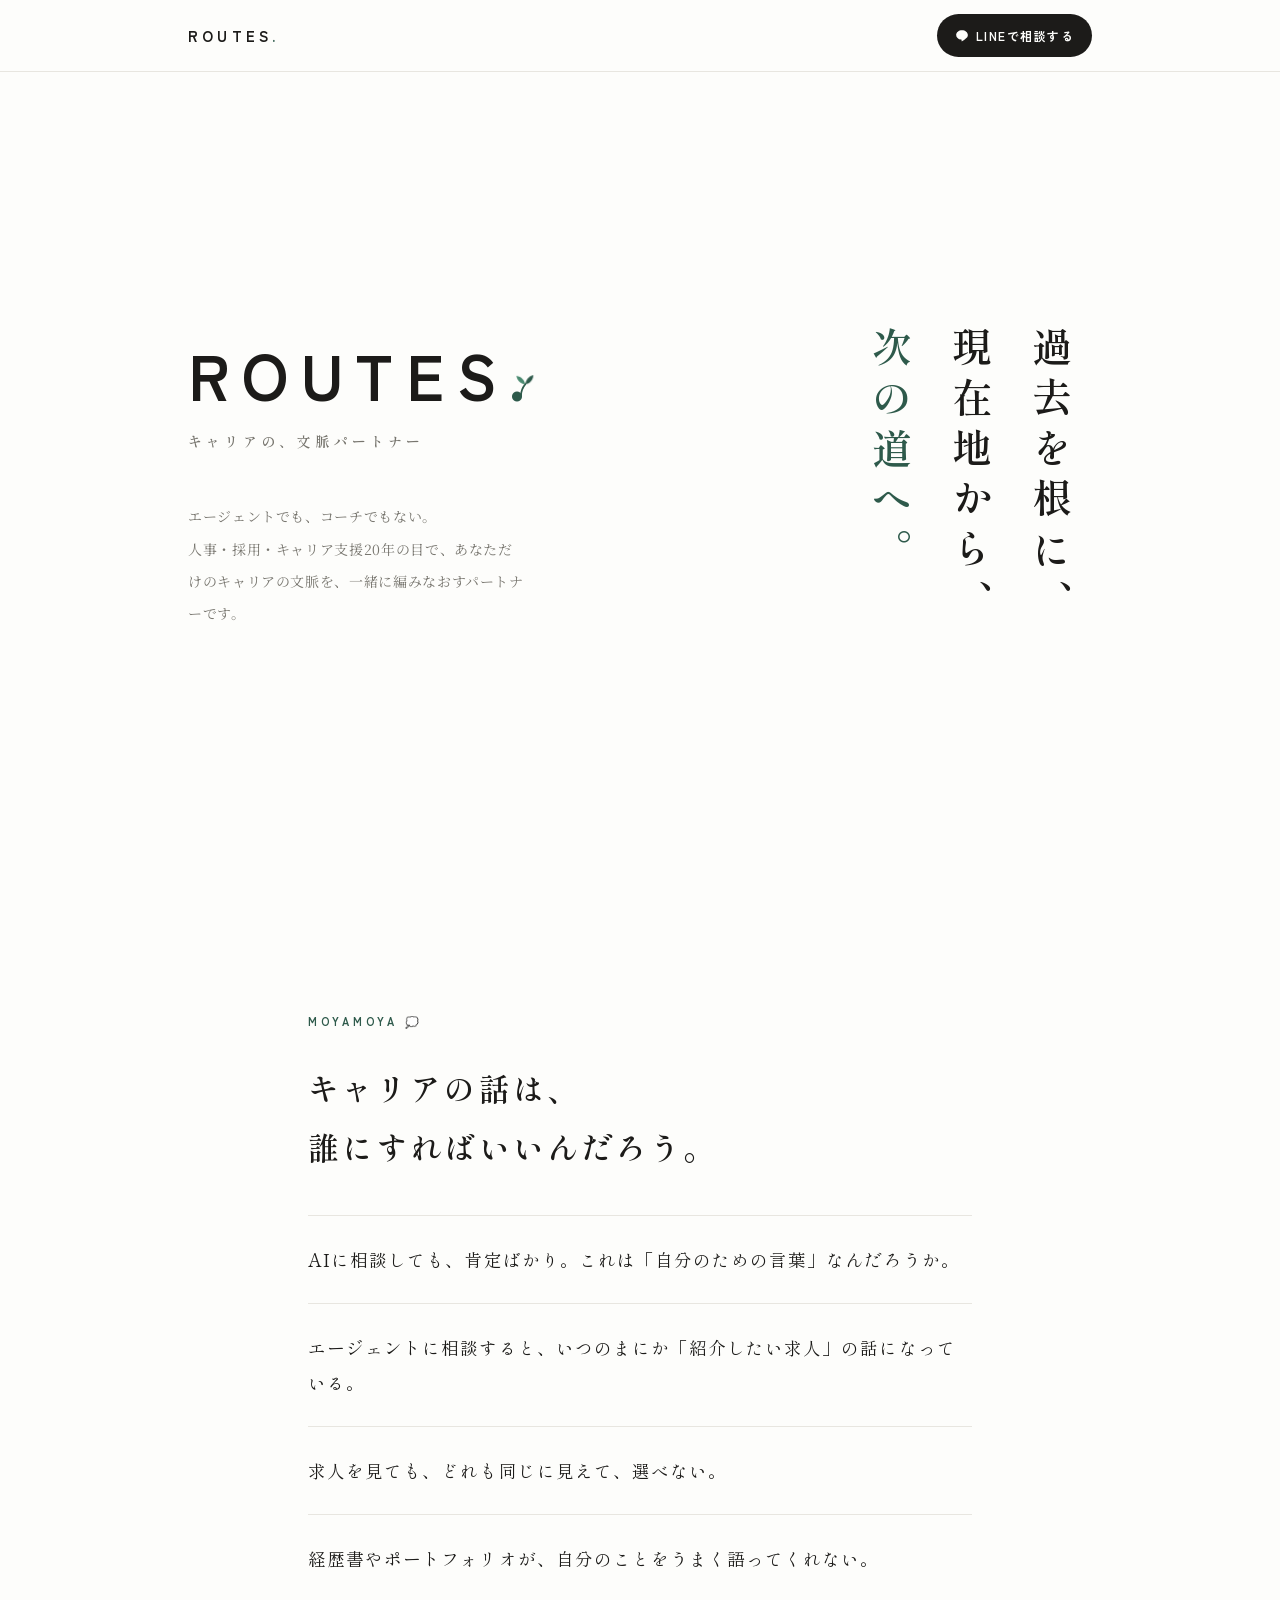
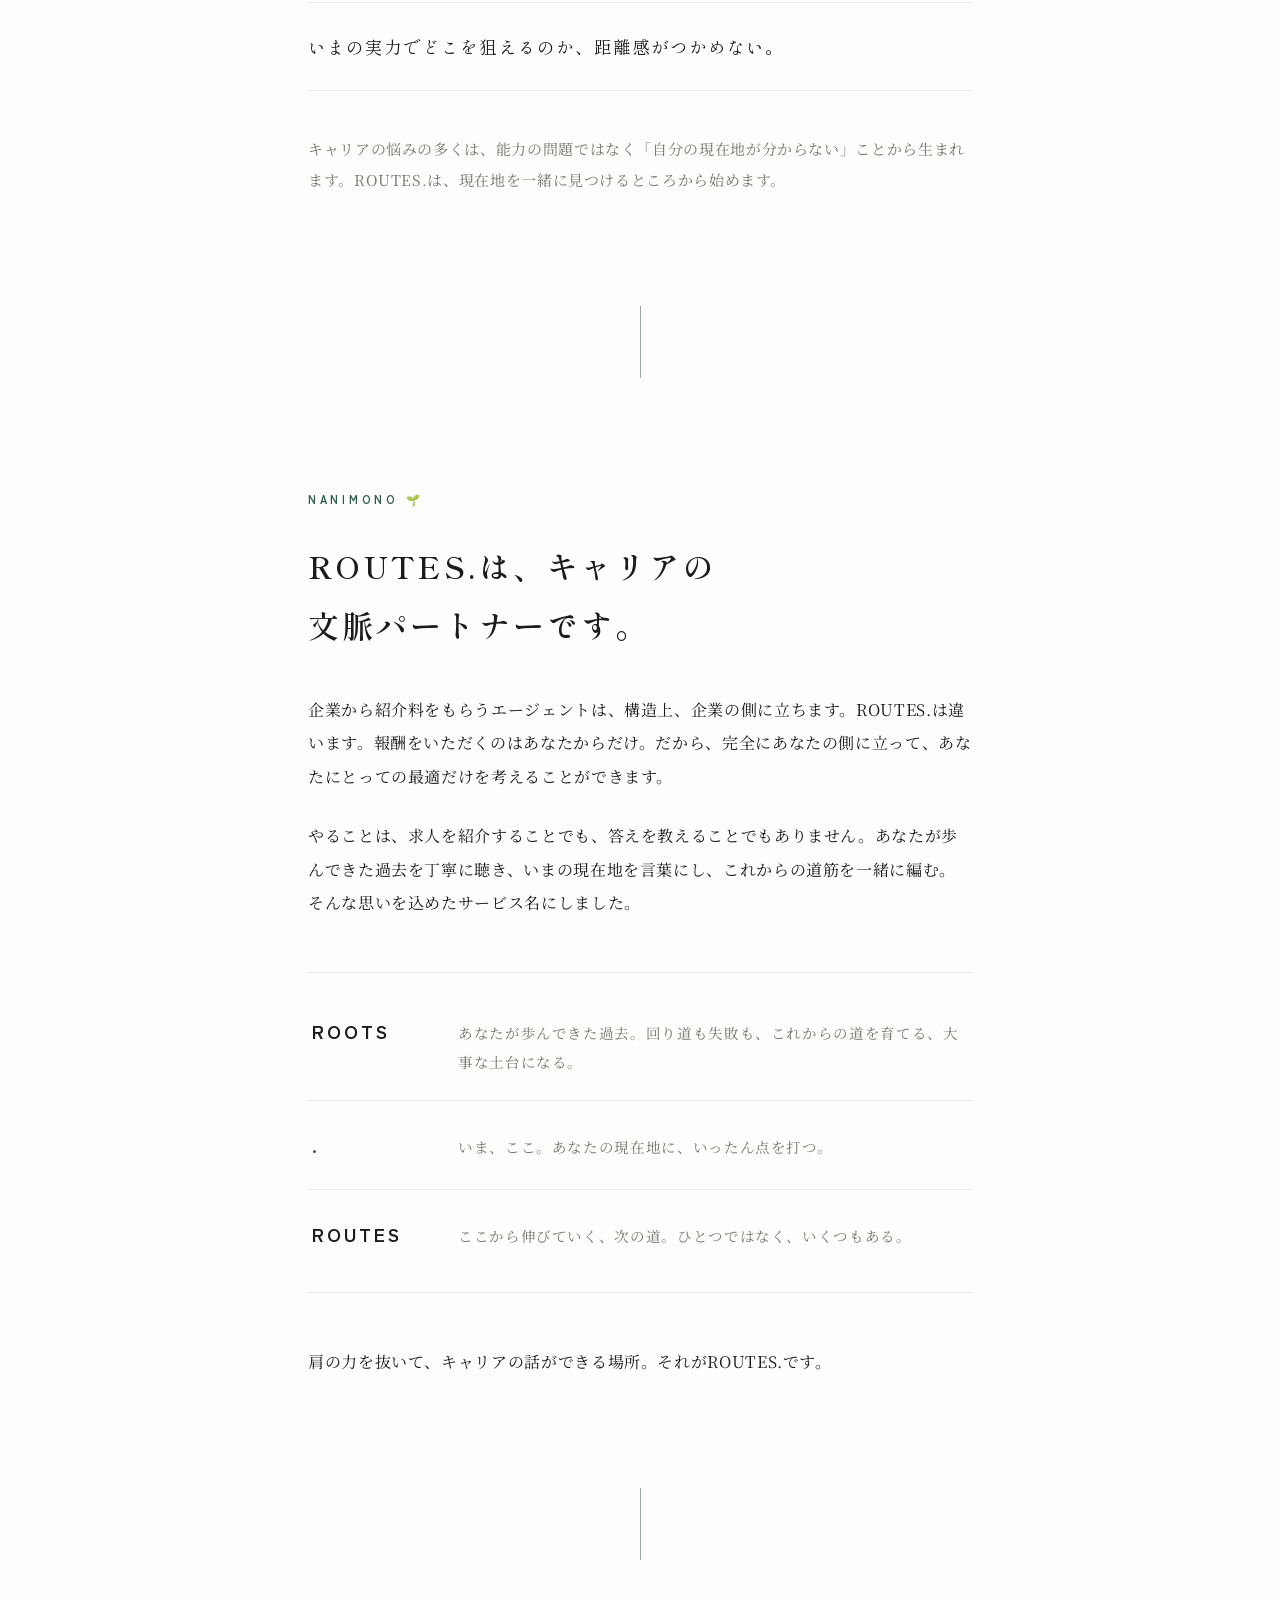
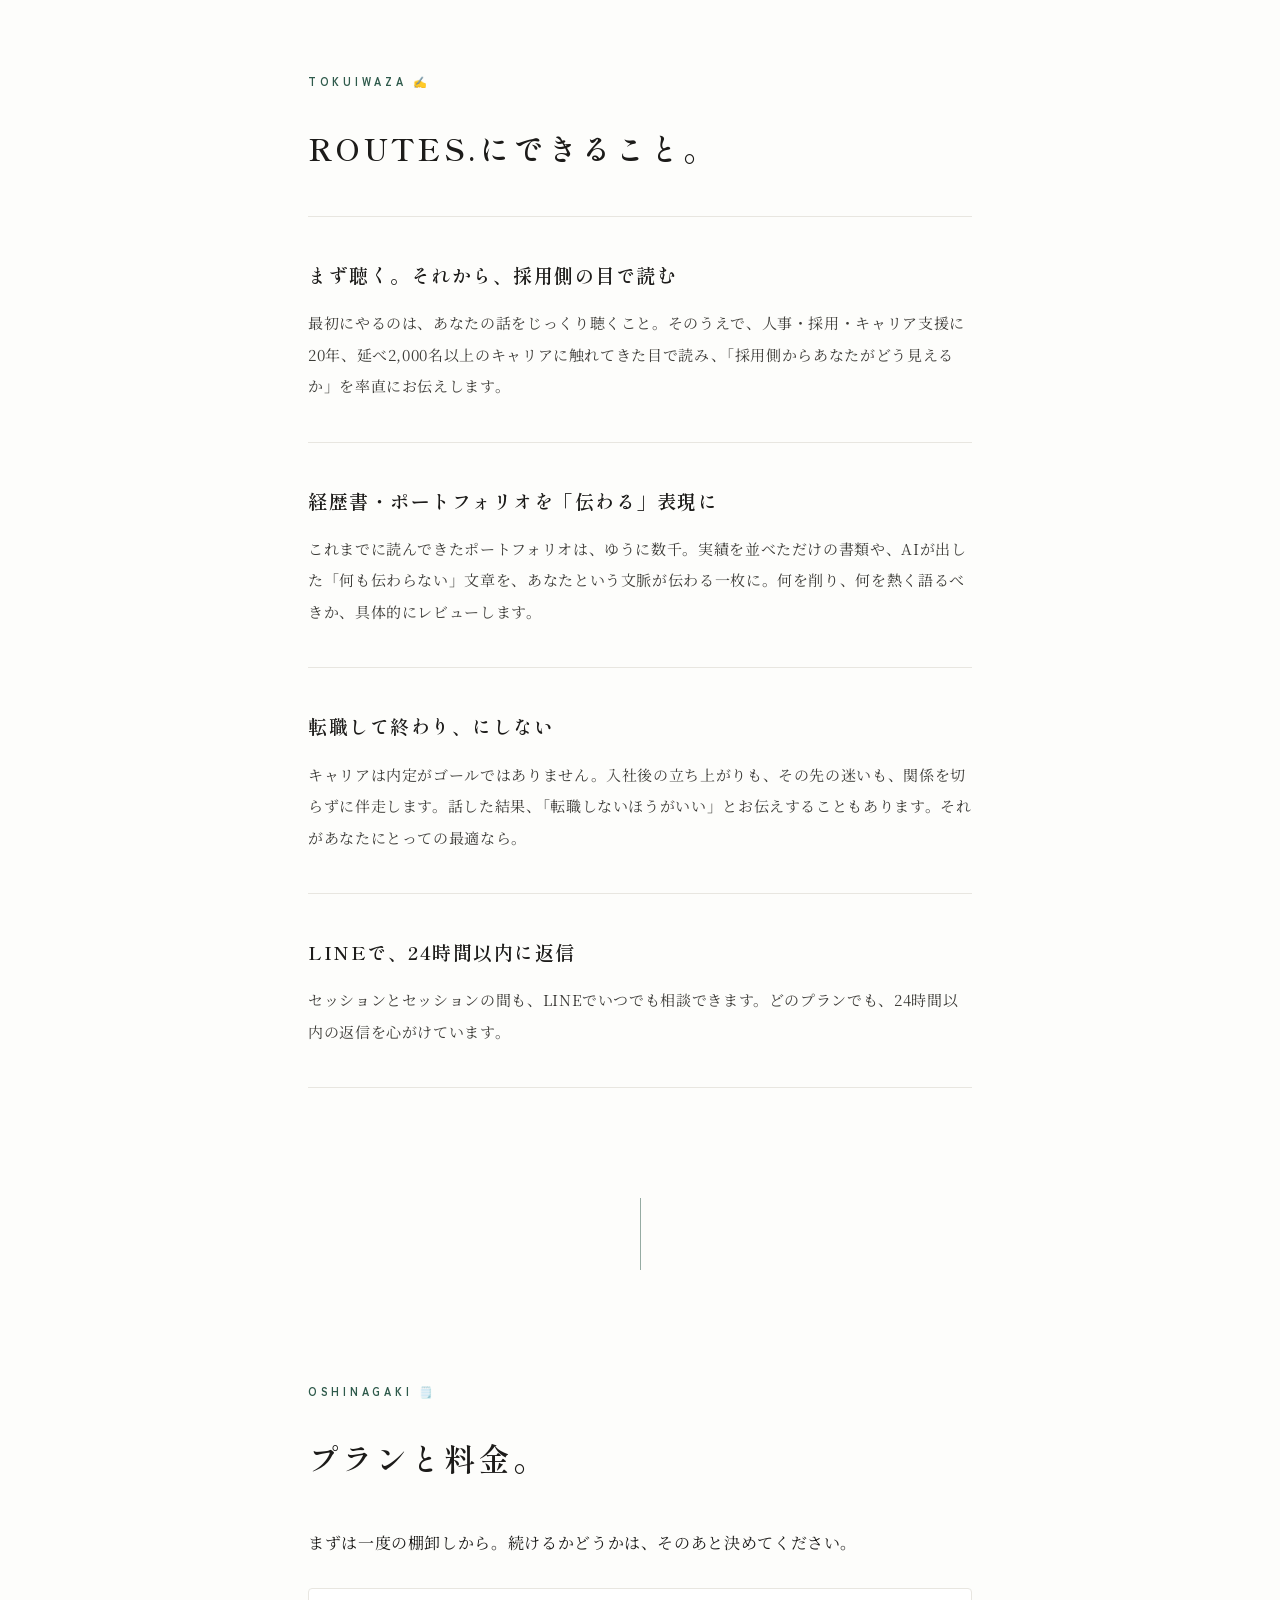
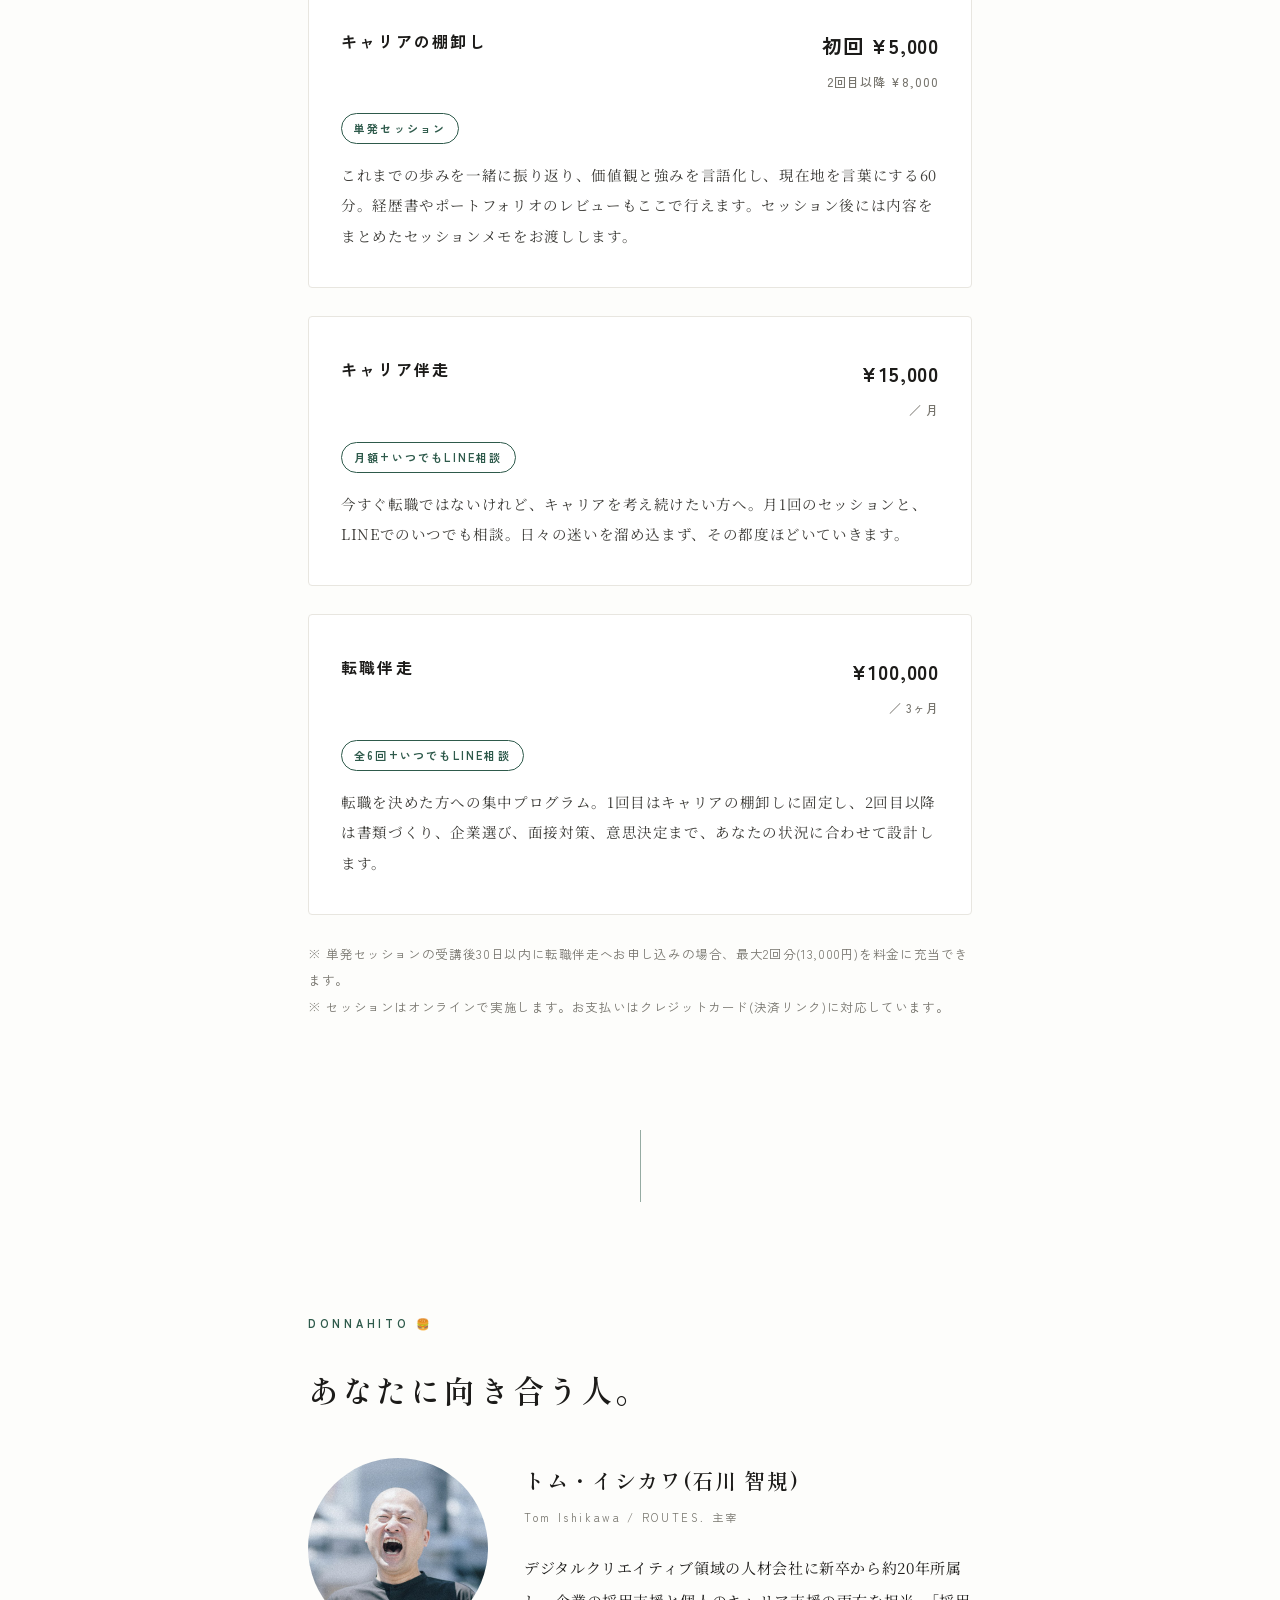
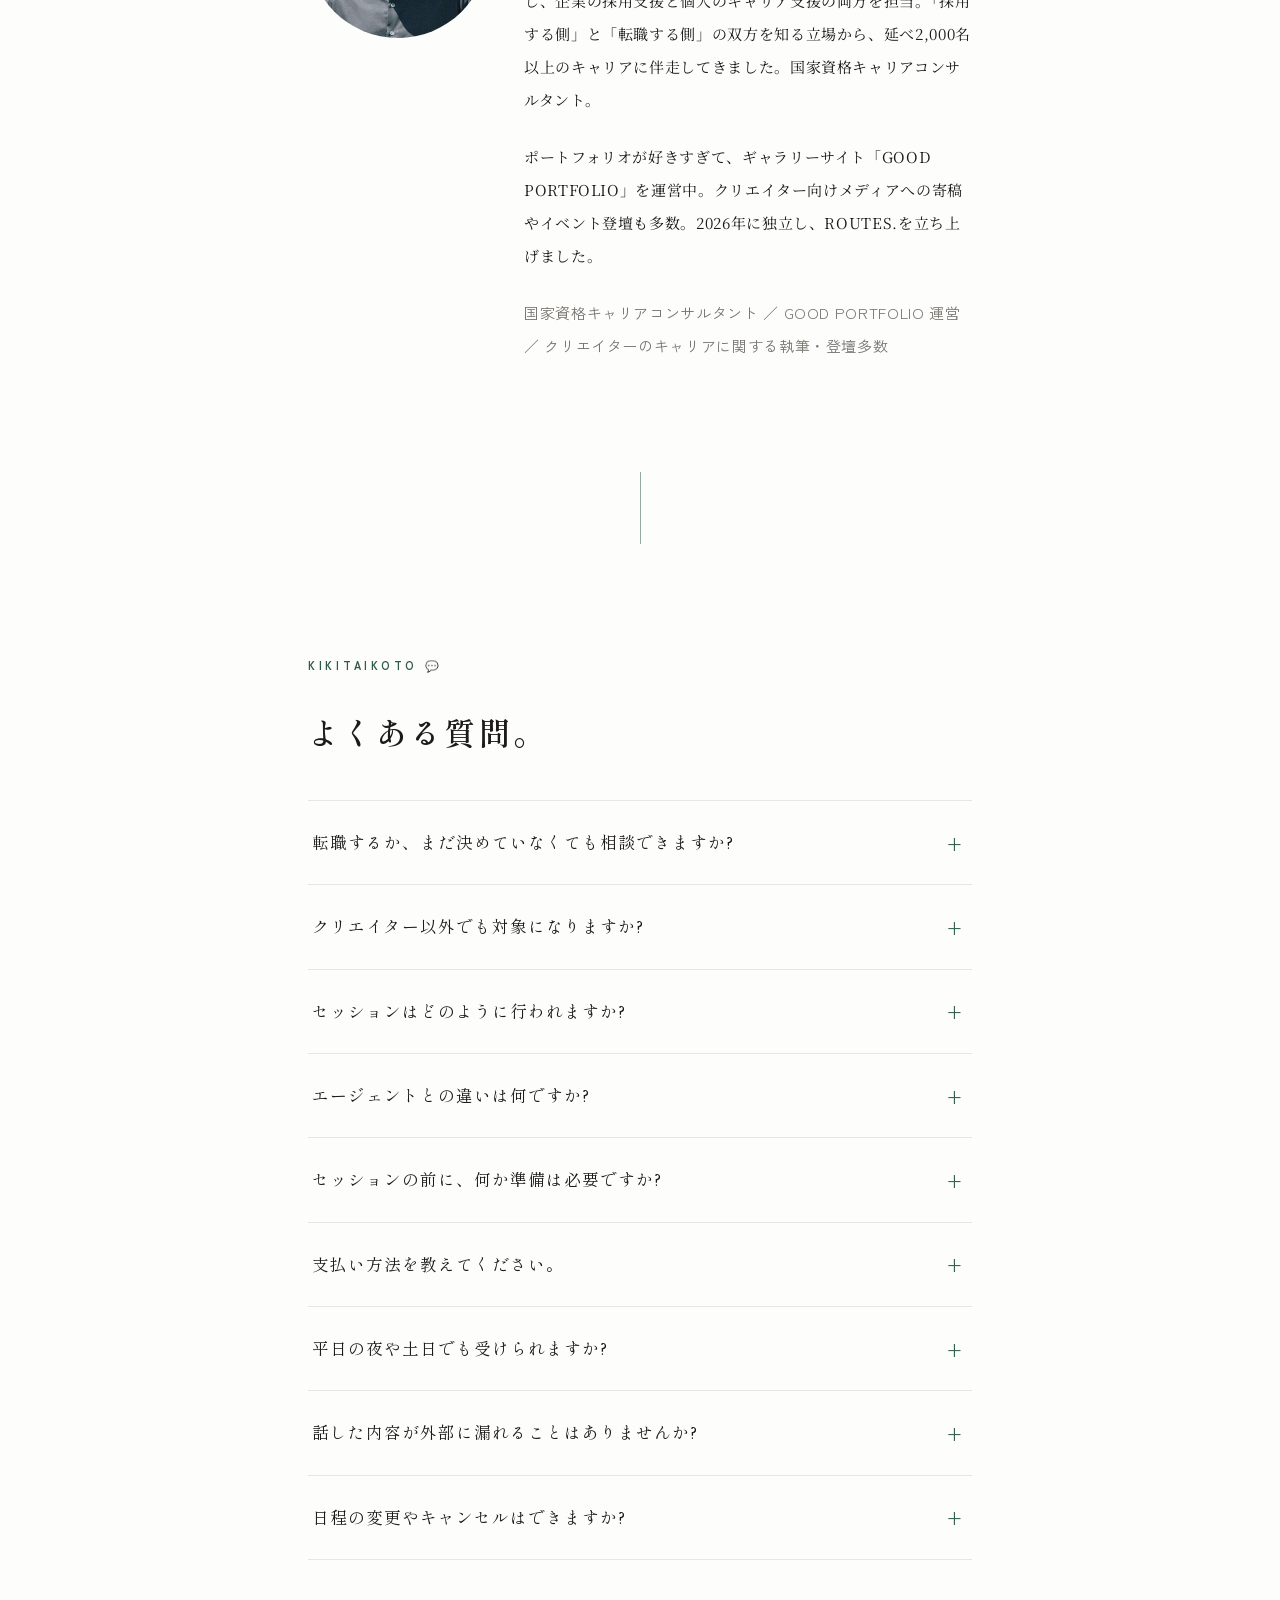
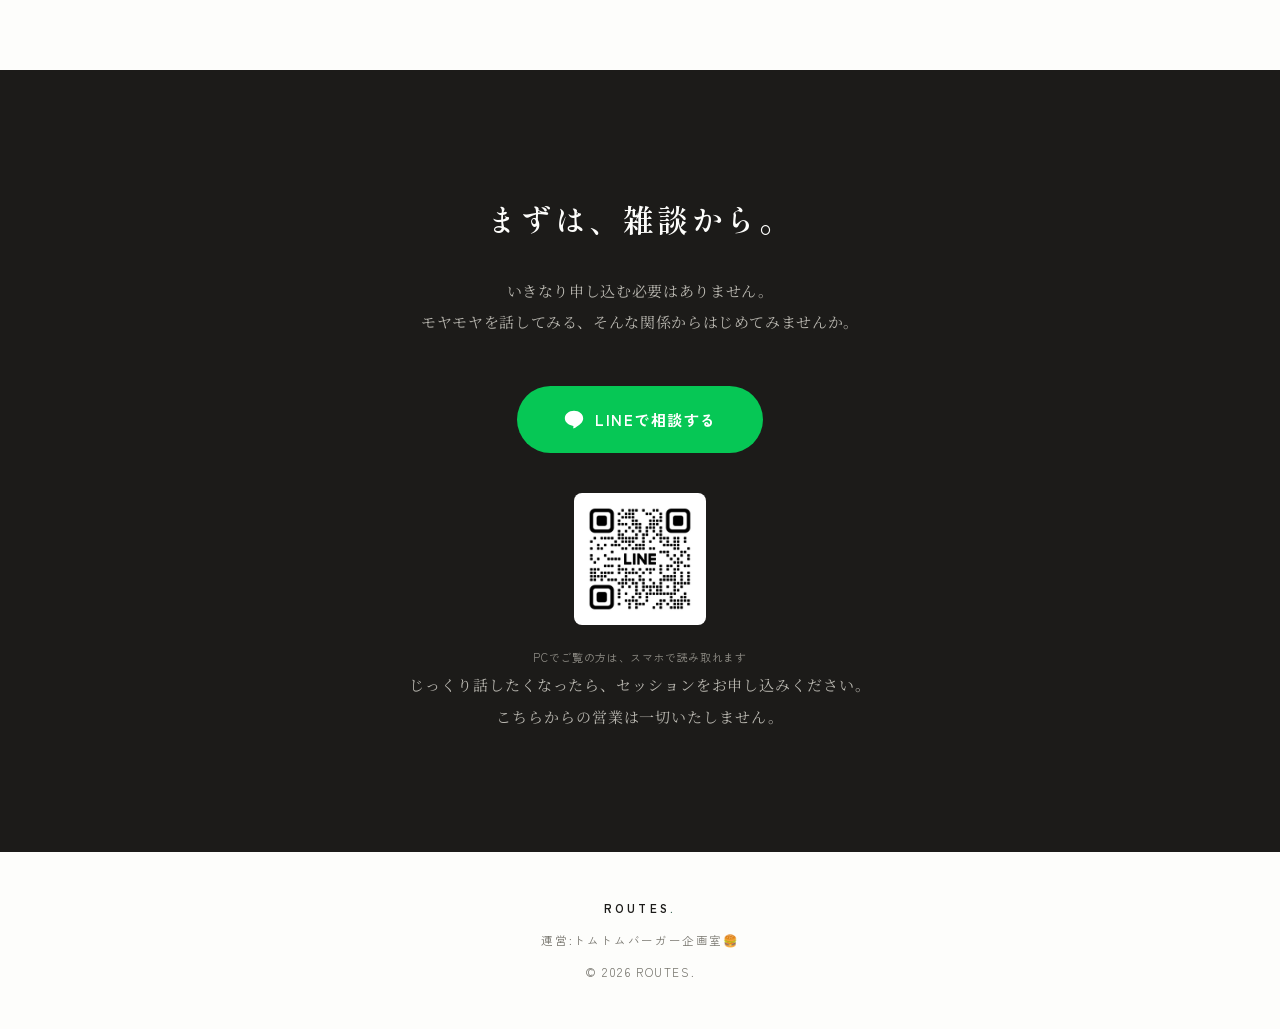
==== index.html @ 06ec16ab "Add files via upload" ====
<!DOCTYPE html>
<html lang="ja">
<head>
<meta charset="UTF-8">
<meta name="viewport" content="width=device-width, initial-scale=1.0">
<title>ROUTES. | キャリアの文脈パートナー</title>
<meta name="description" content="ROUTES.は、エージェントでもコーチでもない、あなたのキャリアの文脈パートナー。採用側20年の視点で、過去を根に、現在地から、次の道を一緒に編みます。">
<link rel="icon" href="data:image/svg+xml,%3Csvg xmlns=%27http://www.w3.org/2000/svg%27 viewBox=%270 0 64 64%27%3E%3Ccircle cx=%2732%27 cy=%2730%27 r=%278%27 fill=%27%232E5A4B%27/%3E%3Cg stroke=%27%232E5A4B%27 stroke-width=%274%27 stroke-linecap=%27round%27 fill=%27none%27%3E%3Cpath d=%27M32 40 v12%27/%3E%3Cpath d=%27M30 41 c-2 6 -8 8 -11 11%27/%3E%3Cpath d=%27M34 41 c2 6 8 8 11 11%27/%3E%3Cpath d=%27M32 20 c0 -8 7 -8 12 -13%27/%3E%3C/g%3E%3C/svg%3E">
<link rel="preconnect" href="https://fonts.googleapis.com">
<link rel="preconnect" href="https://fonts.gstatic.com" crossorigin>
<link href="https://fonts.googleapis.com/css2?family=Shippori+Mincho:wght@500;600;700&family=Noto+Serif+JP:wght@400;500&family=Zen+Kaku+Gothic+New:wght@400;500;700&display=swap" rel="stylesheet">
<style>
:root{
  --paper:#FDFDFB;
  --ink:#1C1B19;
  --root-green:#2E5A4B;
  --ash:#77756E;
  --rule:#E8E6E0;
  --line-green:#06C755;
  --serif-display:"Shippori Mincho","Noto Serif JP",serif;
  --serif-body:"Noto Serif JP",serif;
  --sans:"Zen Kaku Gothic New",sans-serif;
}
*{margin:0;padding:0;box-sizing:border-box;}
html{scroll-behavior:smooth;}
@media (prefers-reduced-motion: reduce){
  html{scroll-behavior:auto;}
  .hero-logo .dot{animation:none;}
  .sprout .stem{animation:none;stroke-dashoffset:0;}
  .sprout .leaf{animation:none;transform:scale(1);}
}
body{
  background:var(--paper);
  color:var(--ink);
  font-family:var(--serif-body);
  font-size:16px;
  line-height:2.1;
  letter-spacing:0.04em;
  -webkit-font-smoothing:antialiased;
}
a{color:inherit;}
a:focus-visible,button:focus-visible{outline:2px solid var(--root-green);outline-offset:3px;}
.wrap{max-width:720px;margin:0 auto;padding:0 28px;}
section{padding:110px 0;}

/* ---------- header ---------- */
header{
  position:fixed;top:0;left:0;right:0;z-index:50;
  background:rgba(253,253,251,.86);backdrop-filter:blur(8px);
  border-bottom:1px solid var(--rule);
}
.header-in{max-width:960px;margin:0 auto;padding:14px 28px;display:flex;justify-content:space-between;align-items:center;}
.logo{font-family:var(--sans);font-weight:700;font-size:15px;letter-spacing:.28em;text-decoration:none;}
.logo .dot{color:var(--root-green);}
.header-cta{
  display:inline-flex;align-items:center;gap:7px;
  font-family:var(--sans);font-size:12px;font-weight:700;letter-spacing:.12em;
  text-decoration:none;color:var(--paper);background:var(--ink);
  padding:9px 18px;border-radius:999px;transition:background .3s;
}
.header-cta:hover{background:var(--root-green);}

/* ---------- hero ---------- */
.hero{min-height:100svh;display:flex;align-items:center;padding:140px 0 90px;}
.hero-in{max-width:960px;margin:0 auto;padding:0 28px;width:100%;display:flex;justify-content:space-between;align-items:stretch;gap:40px;}
.hero-left{display:flex;flex-direction:column;justify-content:flex-end;}
.hero-logo{font-family:var(--sans);font-weight:700;font-size:clamp(40px,7vw,64px);letter-spacing:.2em;line-height:1;}
.hero-logo .dot{color:var(--root-green);position:relative;display:inline-block;
  animation:stamp .3s cubic-bezier(.34,1.56,.64,1) .9s backwards;}
@keyframes stamp{0%{opacity:0;transform:scale(2.2);}100%{opacity:1;transform:scale(1);}}
.sprout{position:absolute;left:50%;bottom:.13em;width:.44em;height:auto;transform:translateX(-52%);}
.sprout .stem{stroke-dasharray:26;stroke-dashoffset:26;animation:stemgrow .45s ease-out 1.7s forwards;}
@keyframes stemgrow{to{stroke-dashoffset:0;}}
.sprout .leaf{transform:scale(0);transform-box:fill-box;animation:leafpop .45s cubic-bezier(.34,1.56,.64,1) forwards;}
.sprout .leaf-l{transform-origin:100% 100%;animation-delay:2.1s;}
.sprout .leaf-r{transform-origin:0% 100%;animation-delay:2.25s;}
@keyframes leafpop{to{transform:scale(1);}}
.hero-sub{font-family:var(--serif-display);font-size:14px;font-weight:600;letter-spacing:.3em;color:var(--ash);margin-top:22px;}
.hero-note{font-size:14px;color:var(--ash);margin-top:44px;max-width:24em;line-height:2.3;}
.hero-copy{
  writing-mode:vertical-rl;
  font-family:var(--serif-display);font-weight:600;
  font-size:clamp(26px,4.6vw,40px);
  letter-spacing:.26em;line-height:2;
  padding-top:6px;
}
.hero-copy em{font-style:normal;color:var(--root-green);}
@media(max-width:640px){
  .hero{padding:120px 0 70px;min-height:auto;}
  .hero-in{flex-direction:row-reverse;justify-content:space-between;gap:16px;}
  .hero-copy{font-size:24px;min-height:62svh;}
  .hero-left{justify-content:flex-end;}
  .hero-logo{font-size:36px;}
}

/* ---------- typography ---------- */
.eyebrow{font-family:var(--sans);font-size:11px;font-weight:700;letter-spacing:.34em;color:var(--root-green);margin-bottom:26px;}
h2{font-family:var(--serif-display);font-weight:600;font-size:clamp(24px,4vw,31px);letter-spacing:.1em;line-height:1.9;margin-bottom:38px;}
p+p{margin-top:1.6em;}
.divider{width:1px;height:72px;background:var(--root-green);margin:0 auto;opacity:.5;}

/* ---------- 問いかけ ---------- */
.qs{list-style:none;margin-top:10px;}
.qs li{padding:26px 0;border-bottom:1px solid var(--rule);font-family:var(--serif-display);font-size:17.5px;letter-spacing:.06em;line-height:2;}
.qs li:first-child{border-top:1px solid var(--rule);}
.after-qs{margin-top:42px;color:var(--ash);font-size:15px;}

/* ---------- 語義 ---------- */
.word-frame{border-top:1px solid var(--rule);border-bottom:1px solid var(--rule);padding:14px 0;margin:52px 0;}
.word{display:flex;align-items:baseline;gap:26px;padding:24px 4px;}
.word+.word{border-top:1px solid var(--rule);}
.word b{font-family:var(--sans);font-weight:700;font-size:19px;letter-spacing:.16em;min-width:120px;}
.word b.dotmark{color:var(--root-green);}
.word span{font-size:14.5px;color:var(--ash);line-height:2;}
@media(max-width:640px){.word{flex-direction:column;gap:6px;}.word b{min-width:0;}}

/* ---------- 特徴 ---------- */
.feats{margin-top:8px;}
.feat{padding:40px 0;border-bottom:1px solid var(--rule);}
.feat:first-child{border-top:1px solid var(--rule);}
.feat h3{font-family:var(--serif-display);font-weight:600;font-size:19px;letter-spacing:.08em;margin-bottom:14px;line-height:1.9;}
.feat p{font-size:15px;color:#3d3c38;}

/* ---------- プラン ---------- */
.plan{border:1px solid var(--rule);border-radius:4px;padding:36px 32px;margin-top:28px;background:#fff;}
.plan-head{display:flex;justify-content:space-between;align-items:flex-start;gap:16px;margin-bottom:16px;}
.plan h3{font-family:var(--sans);font-weight:700;font-size:16px;letter-spacing:.14em;}
.price{font-family:var(--sans);font-weight:700;font-size:20px;letter-spacing:.04em;}
.price{text-align:right;white-space:nowrap;}
.price small{display:block;font-size:12px;font-weight:500;color:var(--ash);letter-spacing:.08em;margin-top:2px;}
.plan p{font-size:14.5px;color:#3d3c38;line-height:2.1;}
.plan .tag{display:inline-block;font-family:var(--sans);font-size:11px;font-weight:700;letter-spacing:.2em;color:var(--root-green);border:1px solid var(--root-green);border-radius:999px;padding:3px 12px;margin-bottom:16px;}
.plan-note{font-family:var(--sans);font-size:12.5px;color:var(--ash);margin-top:26px;line-height:2.1;}

/* ---------- プロフィール ---------- */
.profile{display:flex;gap:36px;align-items:flex-start;margin-top:6px;}
.profile img{width:180px;height:180px;border-radius:50%;object-fit:cover;flex-shrink:0;}
.profile-body h3{font-family:var(--serif-display);font-weight:600;font-size:21px;letter-spacing:.08em;margin-bottom:4px;}
.profile-body .romaji{font-family:var(--sans);font-size:11px;letter-spacing:.24em;color:var(--ash);margin-bottom:22px;}
.profile-body p{font-size:15px;line-height:2.2;}
.profile-history{font-family:var(--sans);font-size:12.5px;color:var(--ash);margin-top:24px;line-height:2.2;}
@media(max-width:640px){
  .profile{flex-direction:column;align-items:center;}
  .profile img{width:150px;height:150px;}
}

/* ---------- FAQ ---------- */
details{border-bottom:1px solid var(--rule);}
details:first-of-type{border-top:1px solid var(--rule);}
summary{
  cursor:pointer;list-style:none;padding:26px 34px 26px 4px;position:relative;
  font-family:var(--serif-display);font-size:16.5px;letter-spacing:.06em;line-height:1.9;
}
summary::-webkit-details-marker{display:none;}
summary::after{content:"+";position:absolute;right:8px;top:50%;transform:translateY(-50%);font-family:var(--sans);color:var(--root-green);font-size:18px;transition:transform .3s;}
details[open] summary::after{transform:translateY(-50%) rotate(45deg);}
details p{padding:0 4px 30px;font-size:14.5px;color:#3d3c38;}

/* ---------- CTA ---------- */
.cta{text-align:center;background:var(--ink);color:var(--paper);padding:120px 0;}
.cta h2{margin-bottom:26px;}
.cta .eyebrow{color:#8FBCAB;}
.cta p{font-size:15px;color:#b9b7b0;max-width:32em;margin:0 auto;}
.line-btn{
  display:inline-flex;align-items:center;gap:10px;
  margin-top:48px;background:var(--line-green);color:#fff;text-decoration:none;
  font-family:var(--sans);font-weight:700;font-size:15px;letter-spacing:.1em;
  padding:18px 46px;border-radius:999px;transition:opacity .3s;
}
.line-btn:hover{opacity:.85;}
.line-btn svg{width:22px;height:22px;fill:#fff;}
.cta-small{font-family:var(--serif-body);font-size:11.5px;letter-spacing:.06em;color:#8f8d86;margin-top:36px;line-height:2.1;}
.qr-box{display:none;}
@media(min-width:641px){.qr-box{display:block;margin-top:40px;}.qr-box img{width:132px;height:132px;background:#fff;padding:10px;border-radius:8px;}.qr-box p{font-family:var(--sans);font-size:11px;color:#8f8d86;margin-top:10px;}}

/* ---------- footer ---------- */
footer{padding:44px 0;text-align:center;font-family:var(--sans);font-size:11.5px;letter-spacing:.14em;color:var(--ash);}
footer .flogo{font-weight:700;letter-spacing:.28em;color:var(--ink);}
footer .flogo .dot{color:var(--root-green);}
footer p+p{margin-top:8px;}
</style>
</head>
<body>

<header>
  <div class="header-in">
    <a class="logo" href="#top">ROUTES<span class="dot">.</span></a>
    <a class="header-cta js-line" href="#contact"><svg viewBox="0 0 24 24" aria-hidden="true" style="width:14px;height:14px;fill:currentColor;"><path d="M12 2C6.48 2 2 5.64 2 10.13c0 4.03 3.58 7.4 8.41 8.04.33.07.77.22.89.5.1.26.07.66.03.92l-.14.86c-.04.26-.2 1 .88.55 1.08-.46 5.8-3.42 7.92-5.85C21.5 13.5 22 11.9 22 10.13 22 5.64 17.52 2 12 2z"/></svg>LINEで相談する</a>
  </div>
</header>

<!-- ヒーロー -->
<div class="hero" id="top">
  <div class="hero-in">
    <div class="hero-left">
      <div>
        <div class="hero-logo">ROUTES<span class="dot">.<svg class="sprout" viewBox="0 0 40 44" aria-hidden="true"><path class="stem" d="M18 42 C18 36 20 31 24 26" stroke="#2E5A4B" stroke-width="2.6" fill="none" stroke-linecap="round"/><path class="leaf leaf-l" d="M24 26 C17 25.5 12.5 20.5 11.5 14 C18.5 15 22.8 20 24 26 Z" fill="#4A8A70"/><path class="leaf leaf-r" d="M24 26 C25 19 29.5 14 35.5 13 C35 20.5 30 25.2 24 26 Z" fill="#2E5A4B"/></svg></span></div>
        <div class="hero-sub">キャリアの、文脈パートナー</div>
      </div>
      <p class="hero-note">エージェントでも、コーチでもない。<br>人事・採用・キャリア支援20年の目で、あなただけのキャリアの文脈を、一緒に編みなおすパートナーです。</p>
    </div>
    <div class="hero-copy">過去を根に、<br>現在地から、<br><em>次の道へ。</em></div>
  </div>
</div>

<!-- 問いかけ -->
<section>
  <div class="wrap reveal">
    <div class="eyebrow">MOYAMOYA 💭</div>
    <h2>キャリアの話は、<br>誰にすればいいんだろう。</h2>
    <ul class="qs">
      <li>AIに相談しても、肯定ばかり。これは「自分のための言葉」なんだろうか。</li>
      <li>エージェントに相談すると、いつのまにか「紹介したい求人」の話になっている。</li>
      <li>求人を見ても、どれも同じに見えて、選べない。</li>
      <li>経歴書やポートフォリオが、自分のことをうまく語ってくれない。</li>
      <li>いまの実力でどこを狙えるのか、距離感がつかめない。</li>
    </ul>
    <p class="after-qs">キャリアの悩みの多くは、能力の問題ではなく「自分の現在地が分からない」ことから生まれます。ROUTES.は、現在地を一緒に見つけるところから始めます。</p>
  </div>
</section>

<div class="divider"></div>

<!-- ROUTES.とは -->
<section>
  <div class="wrap reveal">
    <div class="eyebrow">NANIMONO 🌱</div>
    <h2>ROUTES.は、キャリアの<br>文脈パートナーです。</h2>
    <p>企業から紹介料をもらうエージェントは、構造上、企業の側に立ちます。ROUTES.は違います。報酬をいただくのはあなたからだけ。だから、完全にあなたの側に立って、あなたにとっての最適だけを考えることができます。</p>
    <p>やることは、求人を紹介することでも、答えを教えることでもありません。あなたが歩んできた過去を丁寧に聴き、いまの現在地を言葉にし、これからの道筋を一緒に編む。そんな思いを込めたサービス名にしました。</p>
    <div class="word-frame">
      <div class="word"><b>ROOTS</b><span>あなたが歩んできた過去。回り道も失敗も、これからの道を育てる、大事な土台になる。</span></div>
      <div class="word"><b class="dotmark">.</b><span>いま、ここ。あなたの現在地に、いったん点を打つ。</span></div>
      <div class="word"><b>ROUTES</b><span>ここから伸びていく、次の道。ひとつではなく、いくつもある。</span></div>
    </div>
    <p>肩の力を抜いて、キャリアの話ができる場所。それがROUTES.です。</p>
  </div>
</section>

<div class="divider"></div>

<!-- 特徴 -->
<section>
  <div class="wrap reveal">
    <div class="eyebrow">TOKUIWAZA ✍️</div>
    <h2>ROUTES.にできること。</h2>
    <div class="feats">
      <div class="feat">
        <h3>まず聴く。それから、採用側の目で読む</h3>
        <p>最初にやるのは、あなたの話をじっくり聴くこと。そのうえで、人事・採用・キャリア支援に20年、延べ2,000名以上のキャリアに触れてきた目で読み、「採用側からあなたがどう見えるか」を率直にお伝えします。</p>
      </div>
      <div class="feat">
        <h3>経歴書・ポートフォリオを「伝わる」表現に</h3>
        <p>これまでに読んできたポートフォリオは、ゆうに数千。実績を並べただけの書類や、AIが出した「何も伝わらない」文章を、あなたという文脈が伝わる一枚に。何を削り、何を熱く語るべきか、具体的にレビューします。</p>
      </div>
      <div class="feat">
        <h3>転職して終わり、にしない</h3>
        <p>キャリアは内定がゴールではありません。入社後の立ち上がりも、その先の迷いも、関係を切らずに伴走します。話した結果、「転職しないほうがいい」とお伝えすることもあります。それがあなたにとっての最適なら。</p>
      </div>
      <div class="feat">
        <h3>LINEで、24時間以内に返信</h3>
        <p>セッションとセッションの間も、LINEでいつでも相談できます。どのプランでも、24時間以内の返信を心がけています。</p>
      </div>
    </div>
  </div>
</section>

<div class="divider"></div>

<!-- プラン -->
<section>
  <div class="wrap reveal">
    <div class="eyebrow">OSHINAGAKI 🗒️</div>
    <h2>プランと料金。</h2>
    <p>まずは一度の棚卸しから。続けるかどうかは、そのあと決めてください。</p>

    <div class="plan">
      <div class="plan-head"><h3>キャリアの棚卸し</h3><div class="price">初回 ¥5,000<small>2回目以降 ¥8,000</small></div></div>
      <span class="tag">単発セッション</span>
      <p>これまでの歩みを一緒に振り返り、価値観と強みを言語化し、現在地を言葉にする60分。経歴書やポートフォリオのレビューもここで行えます。セッション後には内容をまとめたセッションメモをお渡しします。</p>
    </div>

    <div class="plan">
      <div class="plan-head"><h3>キャリア伴走</h3><div class="price">¥15,000<small>／ 月</small></div></div>
      <span class="tag">月額+いつでもLINE相談</span>
      <p>今すぐ転職ではないけれど、キャリアを考え続けたい方へ。月1回のセッションと、LINEでのいつでも相談。日々の迷いを溜め込まず、その都度ほどいていきます。</p>
    </div>

    <div class="plan">
      <div class="plan-head"><h3>転職伴走</h3><div class="price">¥100,000<small>／ 3ヶ月</small></div></div>
      <span class="tag">全6回+いつでもLINE相談</span>
      <p>転職を決めた方への集中プログラム。1回目はキャリアの棚卸しに固定し、2回目以降は書類づくり、企業選び、面接対策、意思決定まで、あなたの状況に合わせて設計します。</p>
    </div>

    <p class="plan-note">※ 単発セッションの受講後30日以内に転職伴走へお申し込みの場合、最大2回分(13,000円)を料金に充当できます。<br>※ セッションはオンラインで実施します。お支払いはクレジットカード(決済リンク)に対応しています。</p>
  </div>
</section>

<div class="divider"></div>

<!-- プロフィール -->
<section>
  <div class="wrap reveal">
    <div class="eyebrow">DONNAHITO 🍔</div>
    <h2>あなたに向き合う人。</h2>
    <div class="profile">
      <img src="[data-uri]" alt="トム・イシカワ(石川 智規)の写真">
      <div class="profile-body">
        <h3>トム・イシカワ(石川 智規)</h3>
        <div class="romaji">Tom Ishikawa / ROUTES. 主宰</div>
        <p>デジタルクリエイティブ領域の人材会社に新卒から約20年所属し、企業の採用支援と個人のキャリア支援の両方を担当。「採用する側」と「転職する側」の双方を知る立場から、延べ2,000名以上のキャリアに伴走してきました。国家資格キャリアコンサルタント。</p>
        <p>ポートフォリオが好きすぎて、ギャラリーサイト「GOOD PORTFOLIO」を運営中。クリエイター向けメディアへの寄稿やイベント登壇も多数。2026年に独立し、ROUTES.を立ち上げました。</p>
        <p class="profile-history">国家資格キャリアコンサルタント ／ GOOD PORTFOLIO 運営 ／ クリエイターのキャリアに関する執筆・登壇多数</p>
      </div>
    </div>
  </div>
</section>

<div class="divider"></div>

<!-- FAQ -->
<section>
  <div class="wrap reveal">
    <div class="eyebrow">KIKITAIKOTO 💬</div>
    <h2>よくある質問。</h2>
    <details>
      <summary>転職するか、まだ決めていなくても相談できますか?</summary>
      <p>もちろんです。むしろ「決める前」が一番価値のあるタイミングだと考えています。話した結果「今は動かない」という結論になることも普通にありますし、それも良い結論です。</p>
    </details>
    <details>
      <summary>クリエイター以外でも対象になりますか?</summary>
      <p>はい。デザイナーやエンジニアなどクリエイティブ領域が最も得意分野ですが、キャリアの棚卸しや文脈の言語化は職種を問わず行えます。まずはお気軽にご相談ください。</p>
    </details>
    <details>
      <summary>セッションはどのように行われますか?</summary>
      <p>オンラインで実施します。日程はLINEで調整し、セッション後には話した内容・気づき・次のアクションをまとめたセッションメモをお渡しします。</p>
    </details>
    <details>
      <summary>エージェントとの違いは何ですか?</summary>
      <p>エージェントは企業から紹介料を受け取るため、構造上「紹介できる求人」の中で話が進みます。ROUTES.は求人を紹介する立場ではなく、報酬をいただくのはあなたからだけ。だから、転職しないという選択肢も含めて、あなたにとっての最適だけを考えられます。</p>
    </details>
    <details>
      <summary>セッションの前に、何か準備は必要ですか?</summary>
      <p>特別な準備は不要です。経歴書やポートフォリオがあればレビューできますが、なくても大丈夫。手ぶらで、いまの気持ちだけ持ってきてください。</p>
    </details>
    <details>
      <summary>支払い方法を教えてください。</summary>
      <p>クレジットカード決済に対応しています。セッション確定後、決済リンクをLINEでお送りします。</p>
    </details>
    <details>
      <summary>平日の夜や土日でも受けられますか?</summary>
      <p>はい。お仕事をしながらのご相談が前提なので、平日夜や土日も含めて、日程はLINEで柔軟に調整します。</p>
    </details>
    <details>
      <summary>話した内容が外部に漏れることはありませんか?</summary>
      <p>ありません。お話しいただいた内容は、あなたと私だけの秘密です🤫 所属企業や第三者に伝えることは一切ありません。</p>
    </details>
    <details>
      <summary>日程の変更やキャンセルはできますか?</summary>
      <p>LINEでご連絡いただければ柔軟に調整します。詳しいキャンセルポリシーはお申し込み時にご案内します。</p>
    </details>
  </div>
</section>

<!-- CTA -->
<section class="cta" id="contact">
  <div class="wrap reveal">
    <h2>まずは、雑談から。</h2>
    <p>いきなり申し込む必要はありません。<br>モヤモヤを話してみる、そんな関係からはじめてみませんか。</p>
    <a class="line-btn js-line" href="#contact">
      <svg viewBox="0 0 24 24" aria-hidden="true"><path d="M12 2C6.48 2 2 5.64 2 10.13c0 4.03 3.58 7.4 8.41 8.04.33.07.77.22.89.5.1.26.07.66.03.92l-.14.86c-.04.26-.2 1 .88.55 1.08-.46 5.8-3.42 7.92-5.85C21.5 13.5 22 11.9 22 10.13 22 5.64 17.52 2 12 2z"/></svg>
      LINEで相談する
    </a>
    <div class="qr-box"><img src="[data-uri]" alt="LINE友だち追加QRコード"><p>PCでご覧の方は、スマホで読み取れます</p></div>
    <p class="cta-small">じっくり話したくなったら、セッションをお申し込みください。<br>こちらからの営業は一切いたしません。</p>
  </div>
</section>

<footer>
  <p class="flogo">ROUTES<span class="dot">.</span></p>
  <p>運営:トムトムバーガー企画室🍔</p>
  <p>&copy; 2026 ROUTES.</p>
</footer>

<script>
// LINE公式アカウントのURLをここで一括設定(1箇所直すだけで全ボタンに反映されます)
const LINE_URL = "https://line.me/R/ti/p/@682ijyfy";
if (LINE_URL) {
  document.querySelectorAll(".js-line").forEach(a => { a.href = LINE_URL; a.target = "_blank"; a.rel = "noopener"; });
}
</script>
</body>
</html>
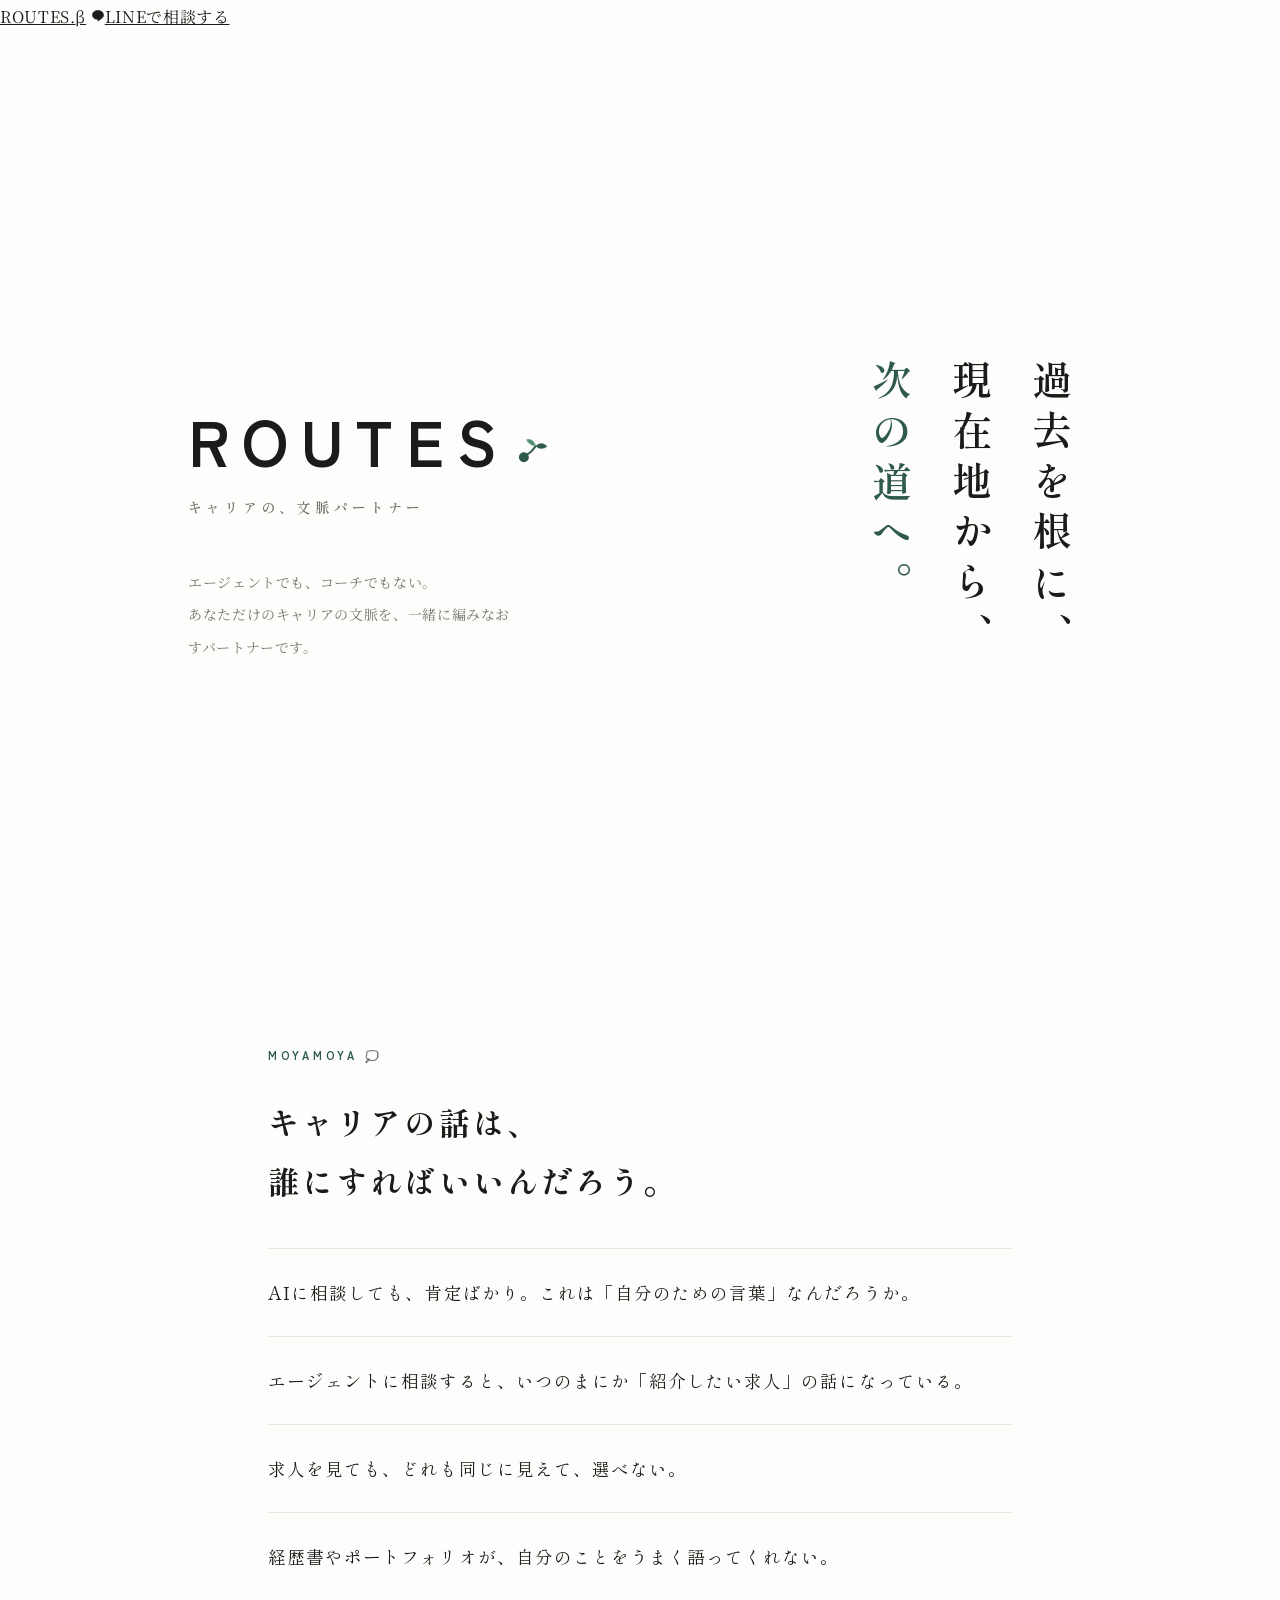
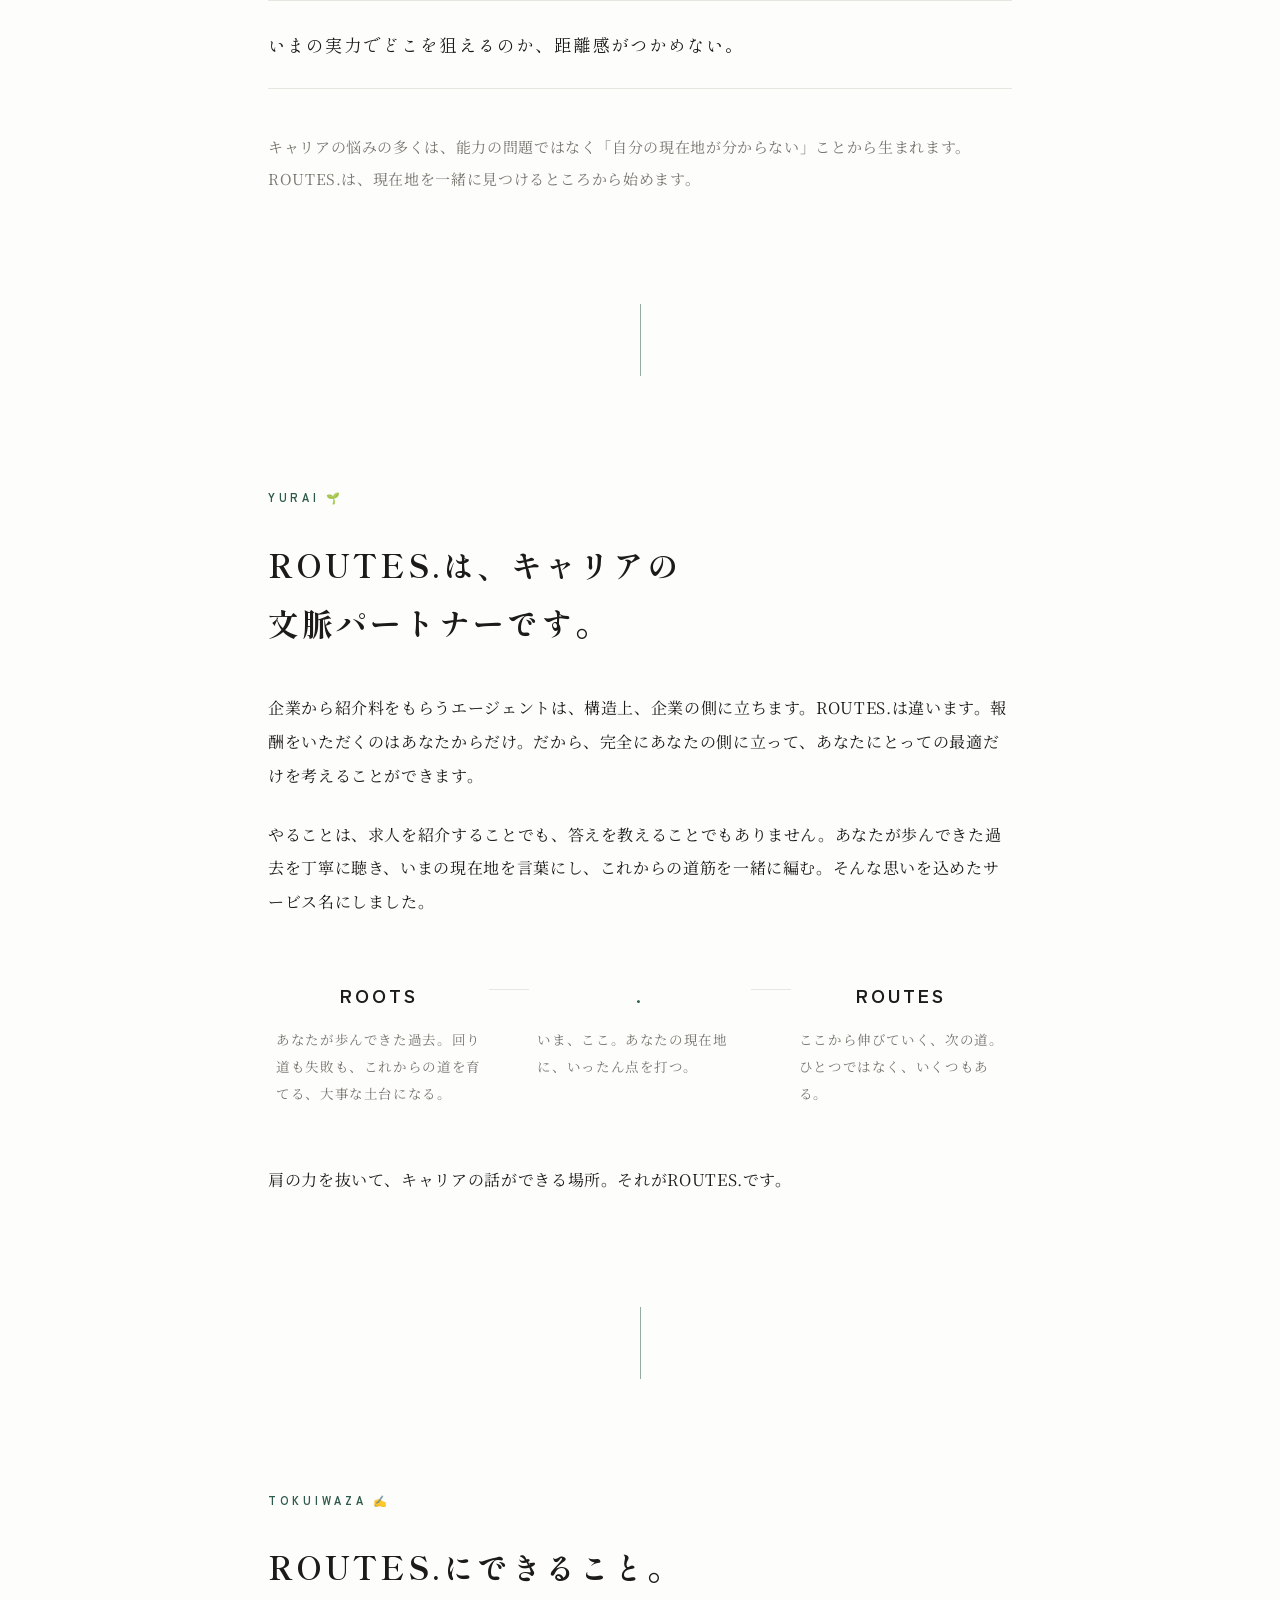
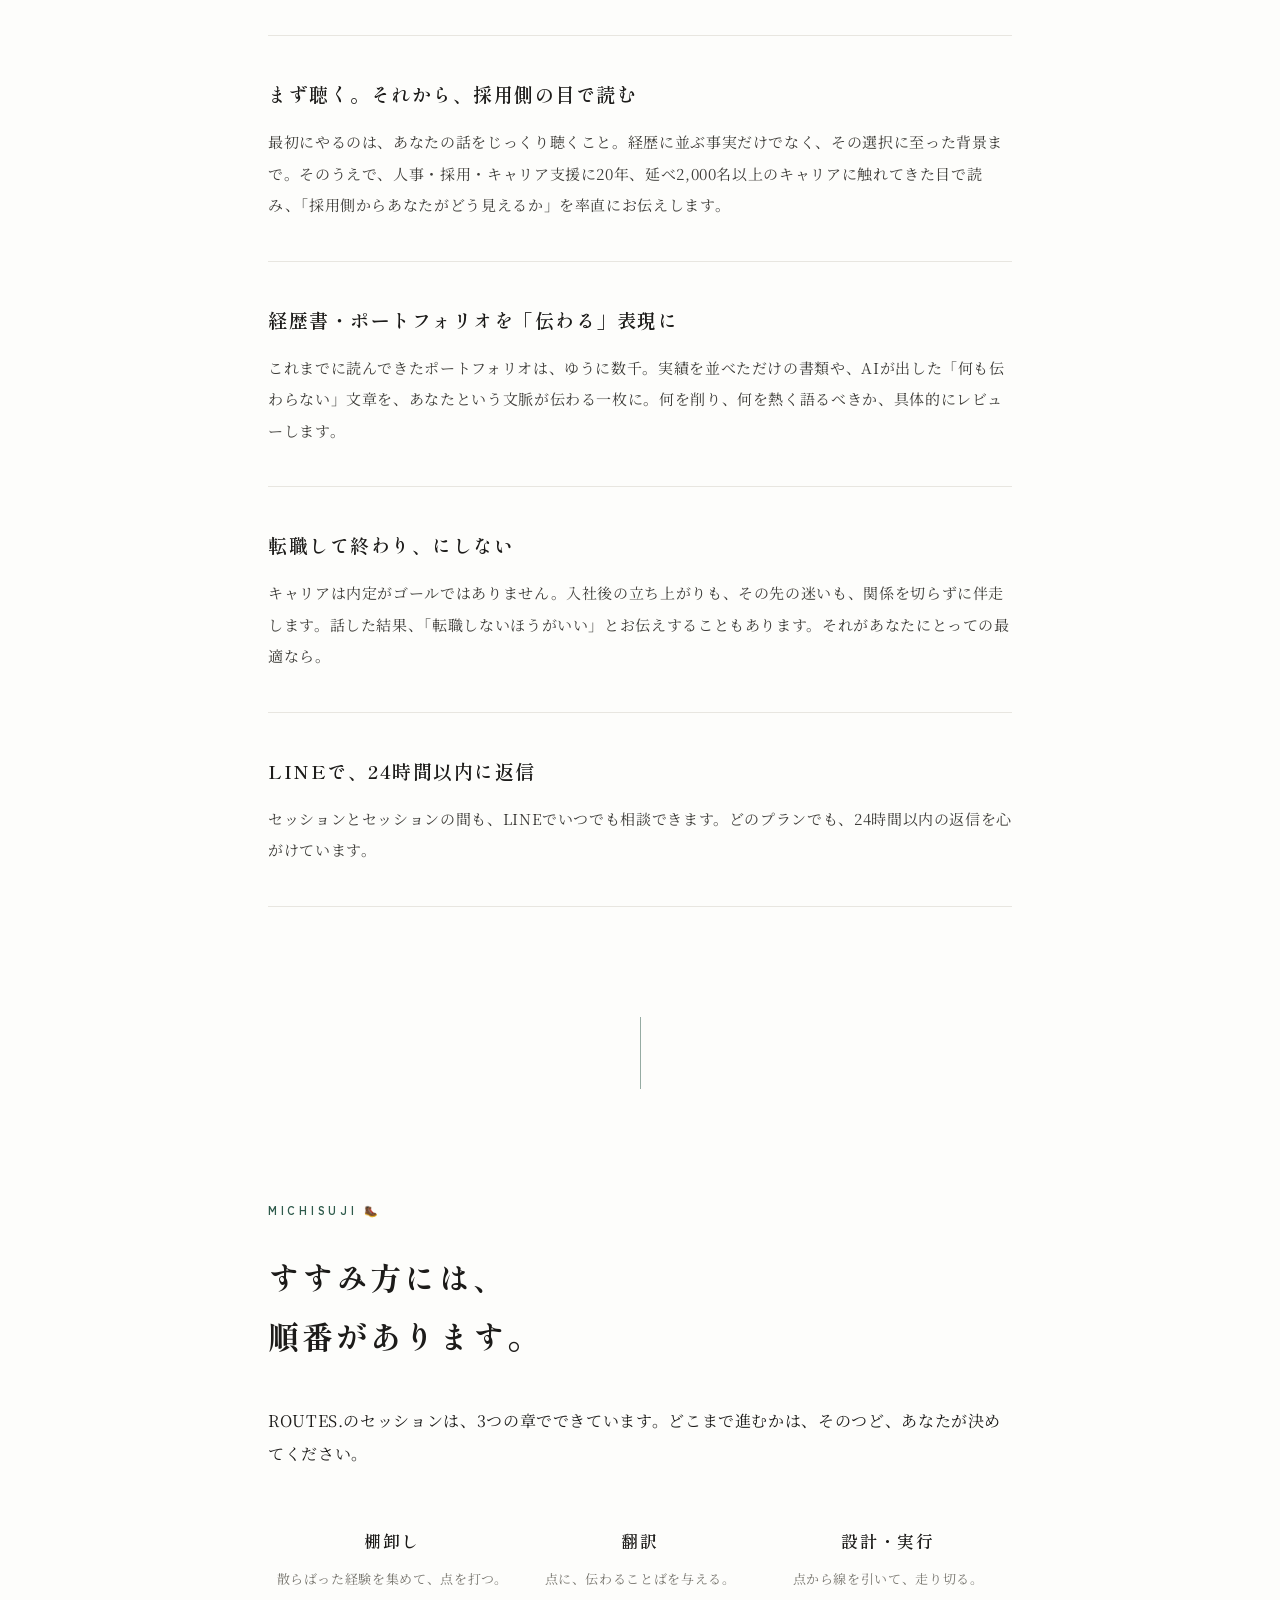
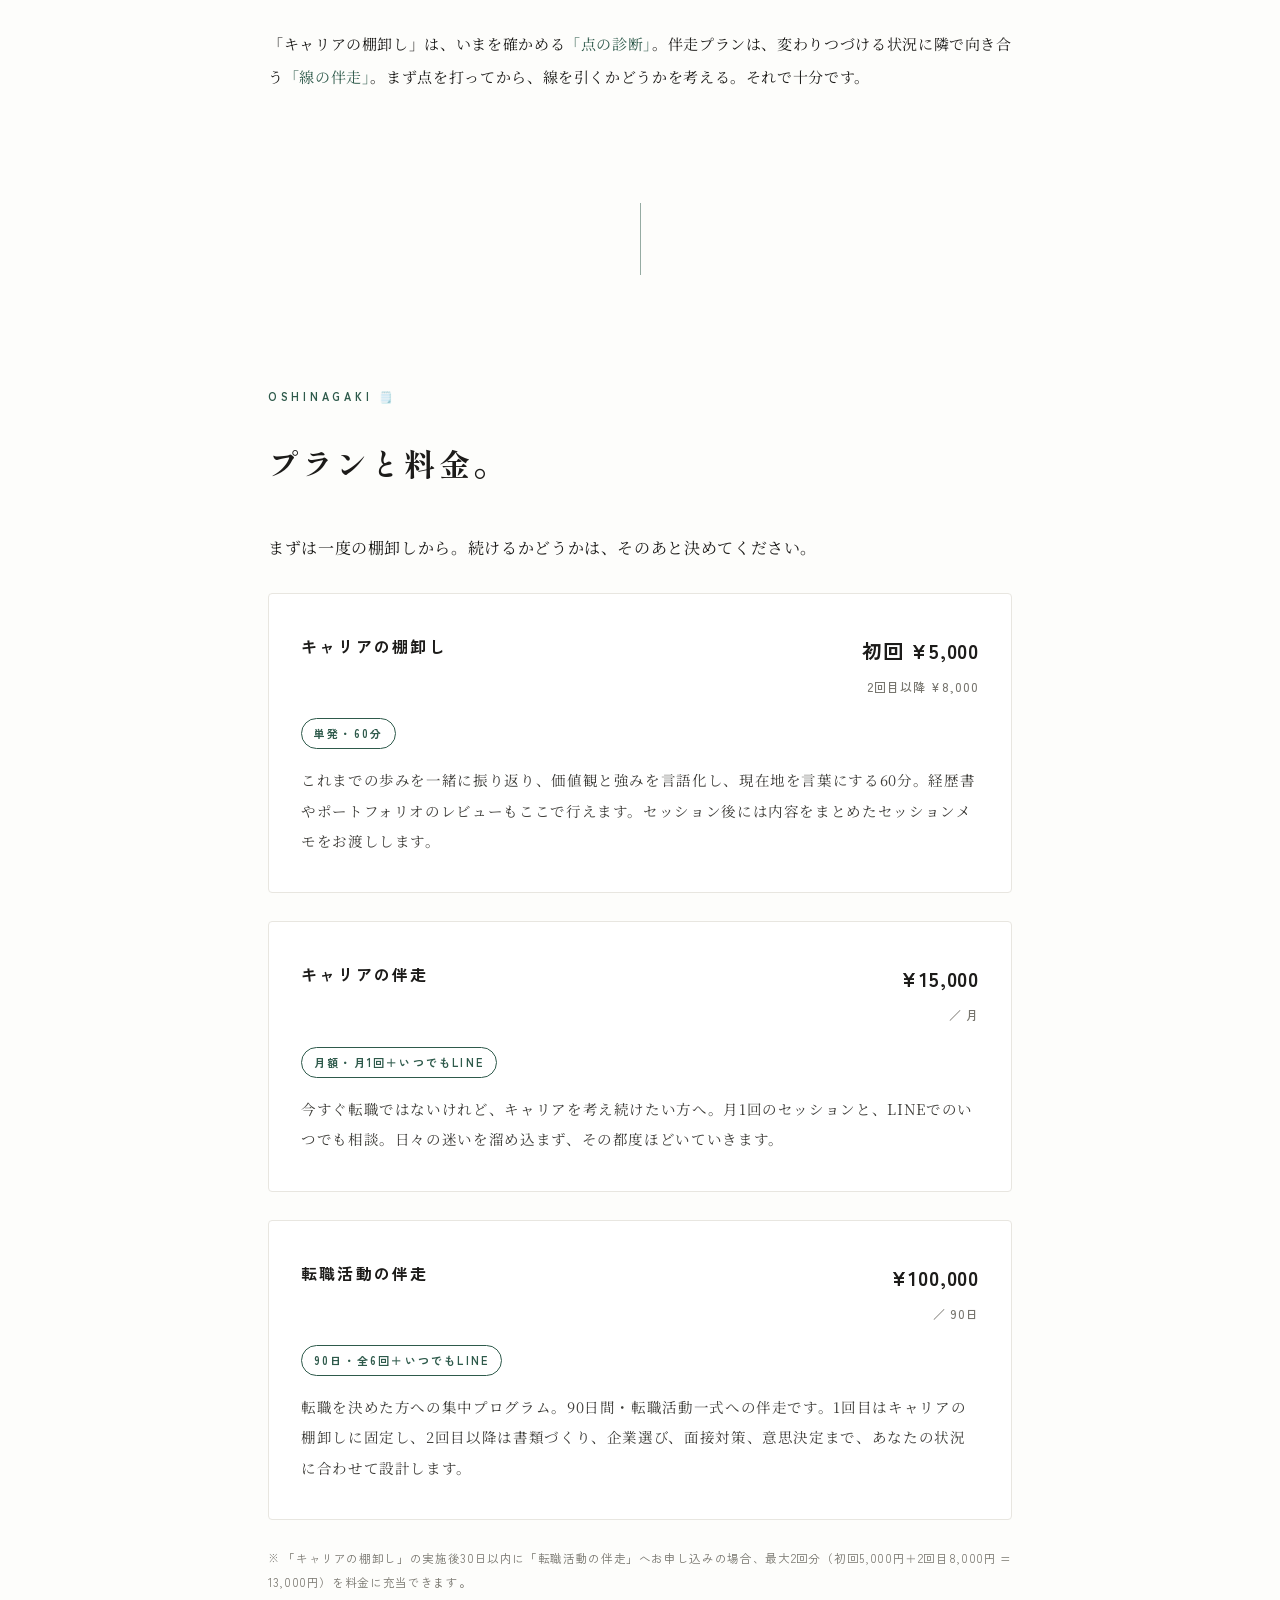
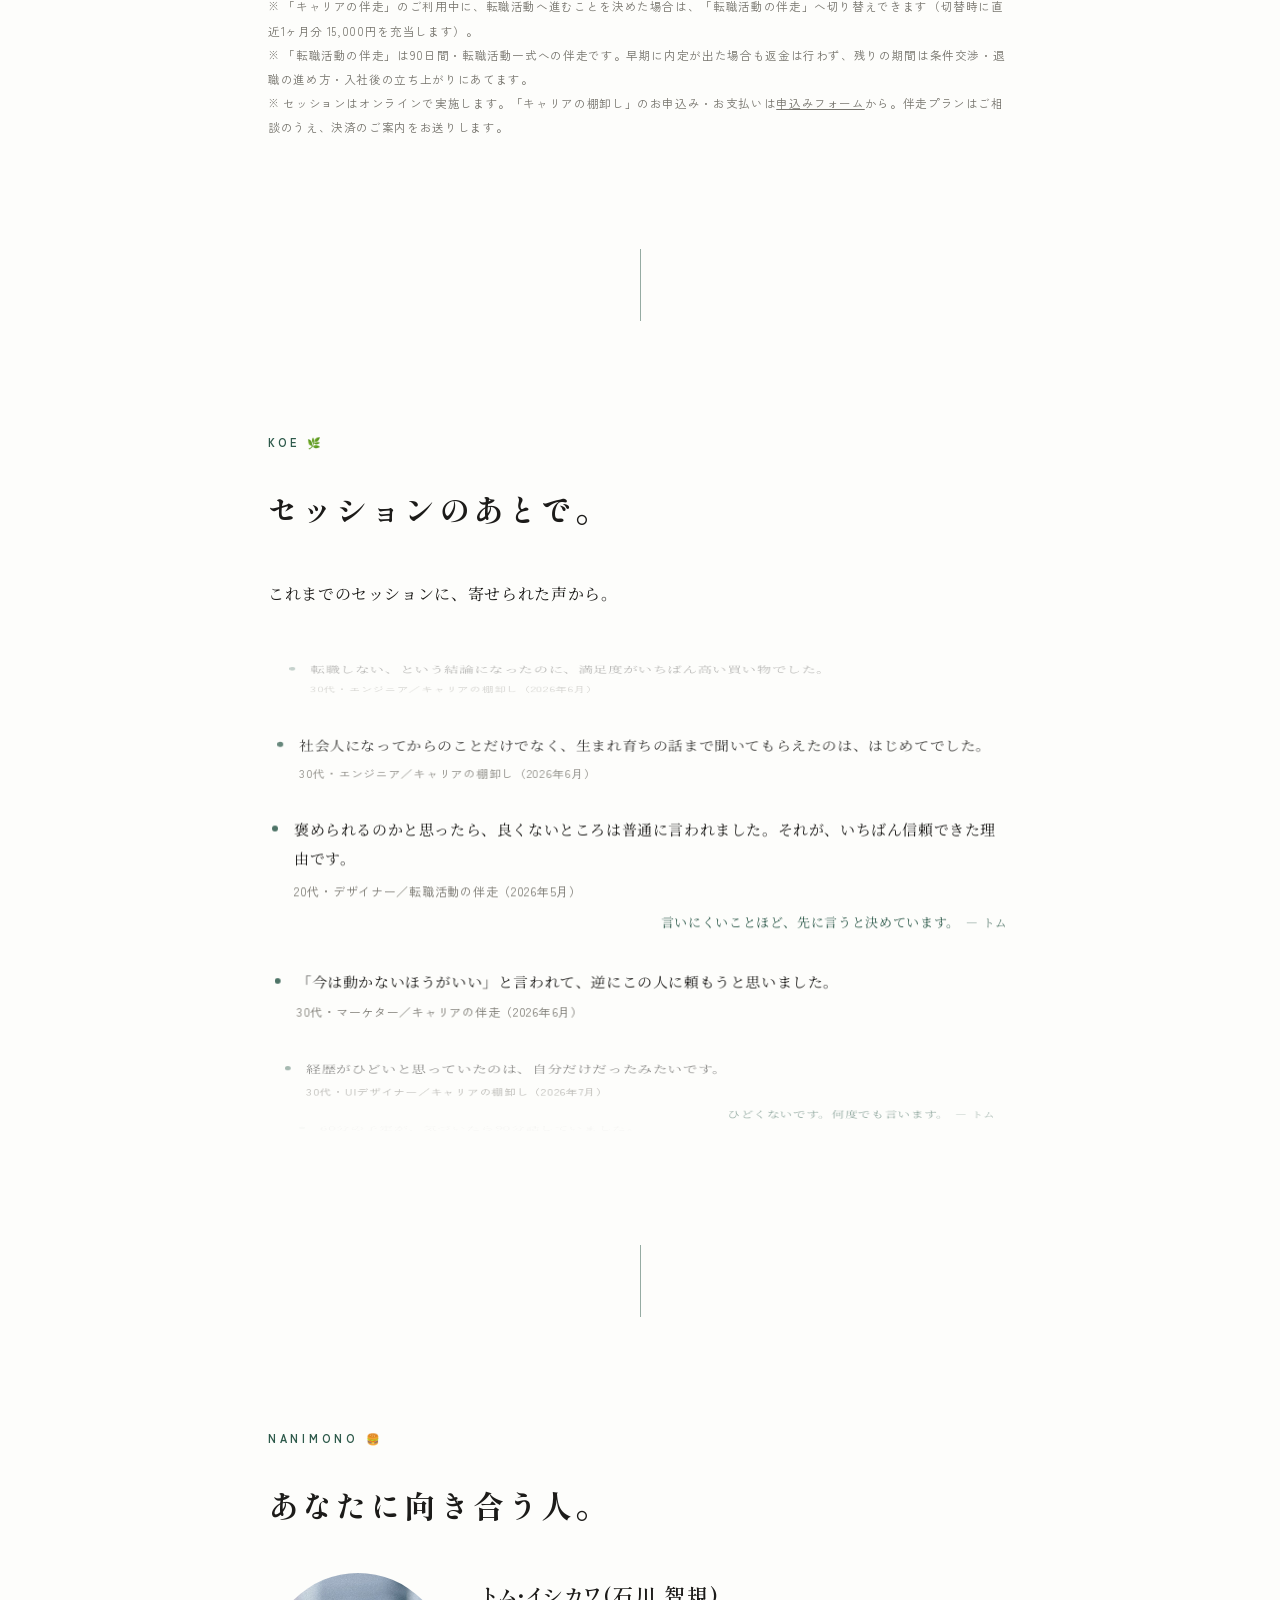
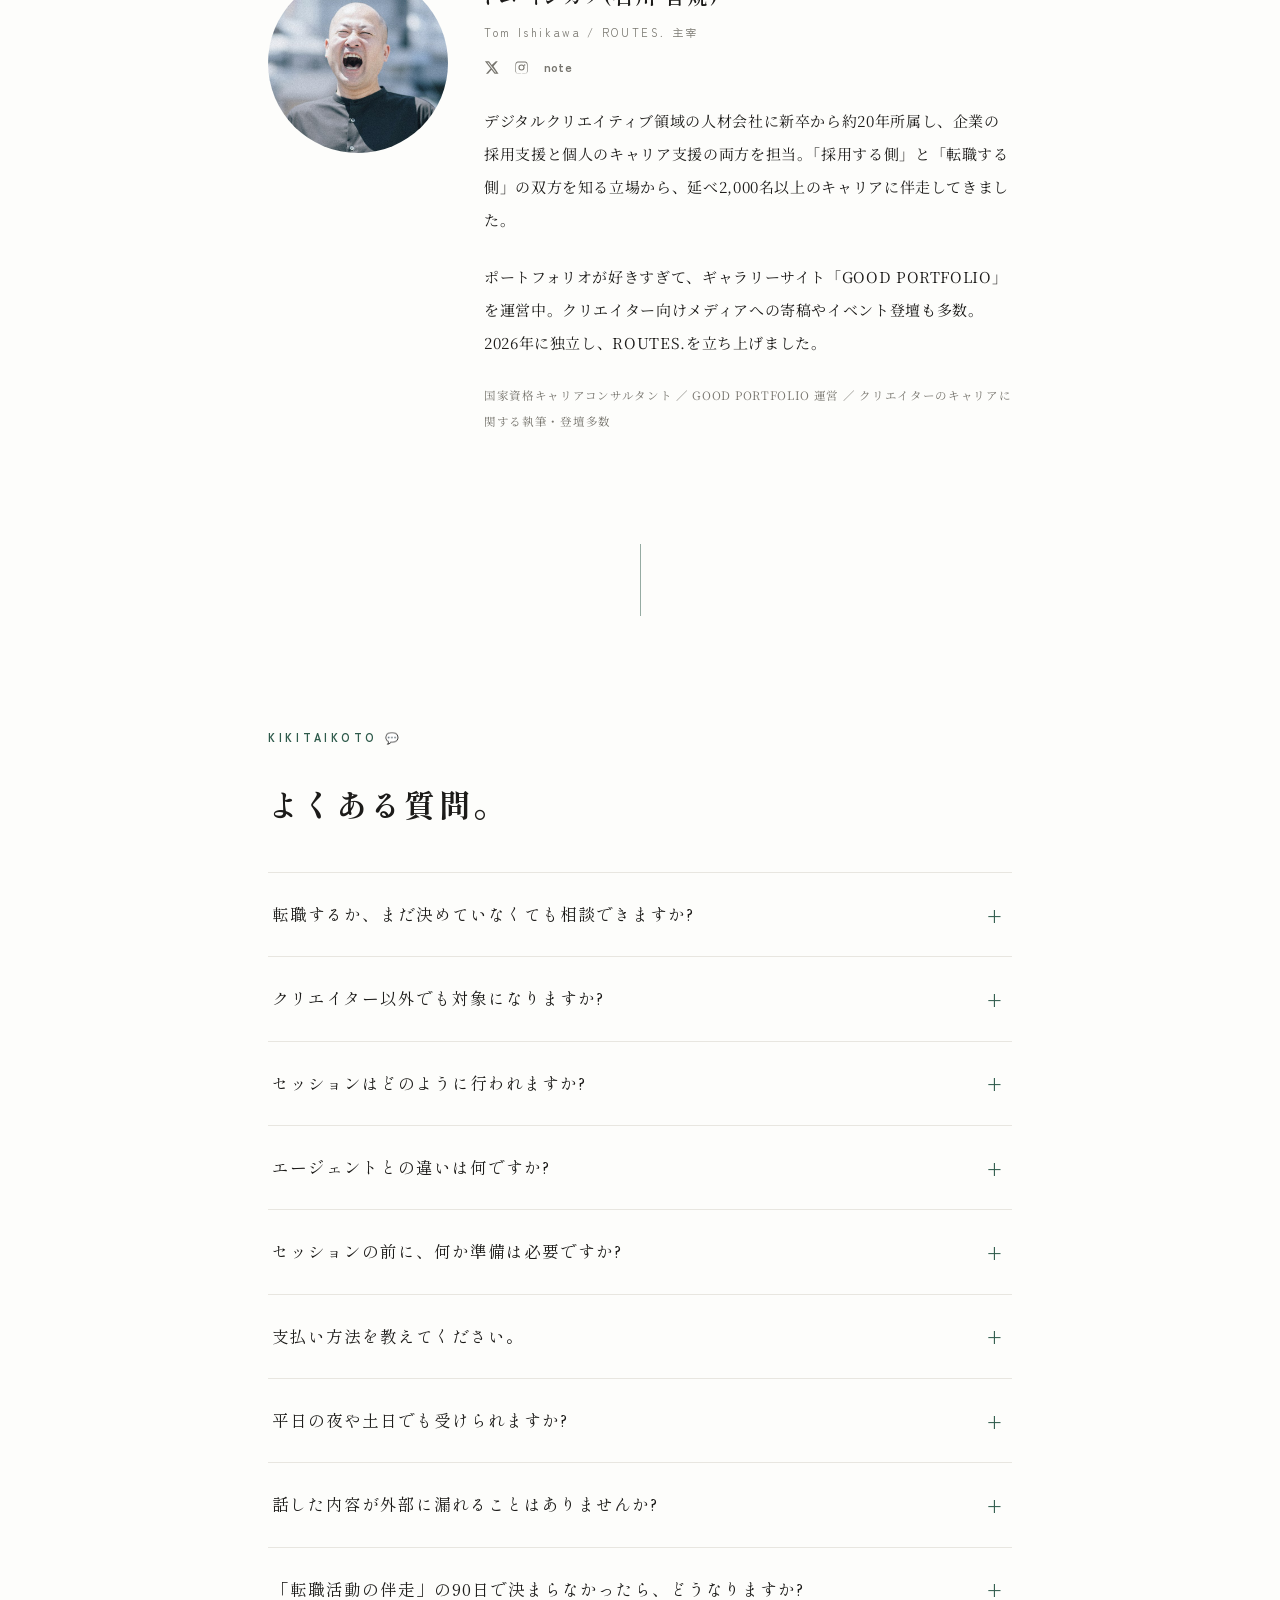
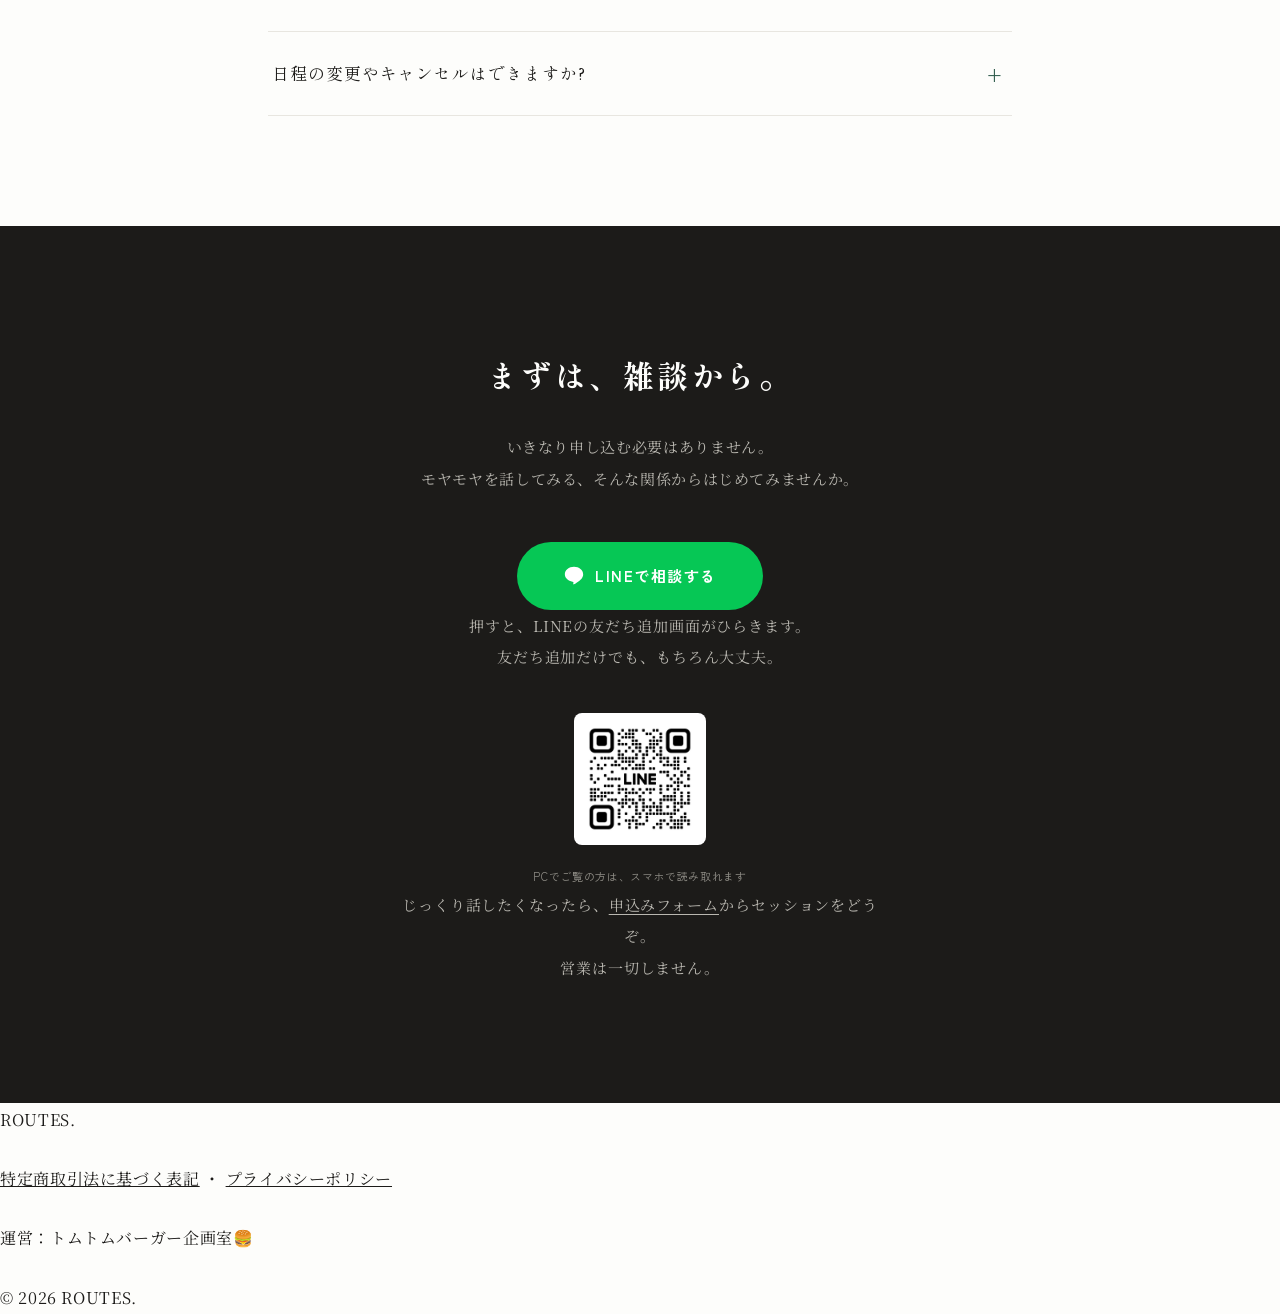
==== commit 5cc5c748: "Update index.html" ====
--- a/index.html
+++ b/index.html
@@ -9,6 +9,7 @@
 <link rel="preconnect" href="https://fonts.googleapis.com">
 <link rel="preconnect" href="https://fonts.gstatic.com" crossorigin>
 <link href="https://fonts.googleapis.com/css2?family=Shippori+Mincho:wght@500;600;700&family=Noto+Serif+JP:wght@400;500&family=Zen+Kaku+Gothic+New:wght@400;500;700&display=swap" rel="stylesheet">
+<link rel="stylesheet" href="/routes-common.css">
 <style>
 :root{
   --paper:#FDFDFB;
@@ -26,8 +27,8 @@
 @media (prefers-reduced-motion: reduce){
   html{scroll-behavior:auto;}
   .hero-logo .dot{animation:none;}
-  .sprout .stem{animation:none;stroke-dashoffset:0;}
-  .sprout .leaf{animation:none;transform:scale(1);}
+  .dot-sprout .stem{animation:none;stroke-dashoffset:0;}
+  .dot-sprout .leaf{animation:none;transform:scale(1);}
 }
 body{
   background:var(--paper);
@@ -40,25 +41,9 @@
 }
 a{color:inherit;}
 a:focus-visible,button:focus-visible{outline:2px solid var(--root-green);outline-offset:3px;}
-.wrap{max-width:720px;margin:0 auto;padding:0 28px;}
+.wrap{max-width:800px;margin:0 auto;padding:0 28px;}
 section{padding:110px 0;}
 
-/* ---------- header ---------- */
-header{
-  position:fixed;top:0;left:0;right:0;z-index:50;
-  background:rgba(253,253,251,.86);backdrop-filter:blur(8px);
-  border-bottom:1px solid var(--rule);
-}
-.header-in{max-width:960px;margin:0 auto;padding:14px 28px;display:flex;justify-content:space-between;align-items:center;}
-.logo{font-family:var(--sans);font-weight:700;font-size:15px;letter-spacing:.28em;text-decoration:none;}
-.logo .dot{color:var(--root-green);}
-.header-cta{
-  display:inline-flex;align-items:center;gap:7px;
-  font-family:var(--sans);font-size:12px;font-weight:700;letter-spacing:.12em;
-  text-decoration:none;color:var(--paper);background:var(--ink);
-  padding:9px 18px;border-radius:999px;transition:background .3s;
-}
-.header-cta:hover{background:var(--root-green);}
 
 /* ---------- hero ---------- */
 .hero{min-height:100svh;display:flex;align-items:center;padding:140px 0 90px;}
@@ -68,12 +53,14 @@
 .hero-logo .dot{color:var(--root-green);position:relative;display:inline-block;
   animation:stamp .3s cubic-bezier(.34,1.56,.64,1) .9s backwards;}
 @keyframes stamp{0%{opacity:0;transform:scale(2.2);}100%{opacity:1;transform:scale(1);}}
-.sprout{position:absolute;left:50%;bottom:.13em;width:.44em;height:auto;transform:translateX(-52%);}
-.sprout .stem{stroke-dasharray:26;stroke-dashoffset:26;animation:stemgrow .45s ease-out 1.7s forwards;}
+/* dot-sprout：「.」と芽を1枚の絵として一体描画。ズレが起きない構造。
+   位置調整はこの1行だけでOK（vertical-alignの値だけで上下、widthだけで全体サイズ） */
+.dot-sprout{width:.62em;height:.62em;display:inline-block;vertical-align:-.05em;}
+.dot-sprout .stem{stroke-dasharray:20;stroke-dashoffset:20;animation:stemgrow .5s ease-out 1.7s forwards;}
 @keyframes stemgrow{to{stroke-dashoffset:0;}}
-.sprout .leaf{transform:scale(0);transform-box:fill-box;animation:leafpop .45s cubic-bezier(.34,1.56,.64,1) forwards;}
-.sprout .leaf-l{transform-origin:100% 100%;animation-delay:2.1s;}
-.sprout .leaf-r{transform-origin:0% 100%;animation-delay:2.25s;}
+.dot-sprout .leaf{transform:scale(0);transform-box:fill-box;animation:leafpop .45s cubic-bezier(.34,1.56,.64,1) forwards;}
+.dot-sprout .leaf-l{transform-origin:100% 100%;animation-delay:2.1s;}
+.dot-sprout .leaf-r{transform-origin:0% 100%;animation-delay:2.25s;}
 @keyframes leafpop{to{transform:scale(1);}}
 .hero-sub{font-family:var(--serif-display);font-size:14px;font-weight:600;letter-spacing:.3em;color:var(--ash);margin-top:22px;}
 .hero-note{font-size:14px;color:var(--ash);margin-top:44px;max-width:24em;line-height:2.3;}
@@ -95,7 +82,7 @@
 
 /* ---------- typography ---------- */
 .eyebrow{font-family:var(--sans);font-size:11px;font-weight:700;letter-spacing:.34em;color:var(--root-green);margin-bottom:26px;}
-h2{font-family:var(--serif-display);font-weight:600;font-size:clamp(24px,4vw,31px);letter-spacing:.1em;line-height:1.9;margin-bottom:38px;}
+h2{font-family:var(--serif-display);font-weight:700;font-size:clamp(24px,4vw,31px);letter-spacing:.1em;line-height:1.9;margin-bottom:38px;}
 p+p{margin-top:1.6em;}
 .divider{width:1px;height:72px;background:var(--root-green);margin:0 auto;opacity:.5;}
 
@@ -130,15 +117,21 @@
 .price small{display:block;font-size:12px;font-weight:500;color:var(--ash);letter-spacing:.08em;margin-top:2px;}
 .plan p{font-size:14.5px;color:#3d3c38;line-height:2.1;}
 .plan .tag{display:inline-block;font-family:var(--sans);font-size:11px;font-weight:700;letter-spacing:.2em;color:var(--root-green);border:1px solid var(--root-green);border-radius:999px;padding:3px 12px;margin-bottom:16px;}
-.plan-note{font-family:var(--sans);font-size:12.5px;color:var(--ash);margin-top:26px;line-height:2.1;}
+.plan-note{font-family:var(--sans);font-size:11.5px;color:var(--ash);margin-top:26px;line-height:2.1;}
 
 /* ---------- プロフィール ---------- */
 .profile{display:flex;gap:36px;align-items:flex-start;margin-top:6px;}
 .profile img{width:180px;height:180px;border-radius:50%;object-fit:cover;flex-shrink:0;}
 .profile-body h3{font-family:var(--serif-display);font-weight:600;font-size:21px;letter-spacing:.08em;margin-bottom:4px;}
-.profile-body .romaji{font-family:var(--sans);font-size:11px;letter-spacing:.24em;color:var(--ash);margin-bottom:22px;}
+.profile-body .romaji{font-family:var(--sans);font-size:11px;letter-spacing:.24em;color:var(--ash);margin-bottom:10px;}
+.profile-body h3{font-feature-settings:"palt";}
+.psns{display:flex;gap:15px;align-items:center;margin:0 0 22px;}
+.psns a{color:var(--ash);display:inline-flex;align-items:center;transition:color .3s;text-decoration:none;}
+.psns a:hover{color:var(--root-green);}
+.psns svg{width:15px;height:15px;fill:currentColor;}
+.psns .notemark{font-family:var(--sans);font-size:12px;font-weight:700;letter-spacing:.02em;}
 .profile-body p{font-size:15px;line-height:2.2;}
-.profile-history{font-family:var(--sans);font-size:12.5px;color:var(--ash);margin-top:24px;line-height:2.2;}
+.profile-body p.profile-history{font-family:var(--serif-body);font-size:11.5px;letter-spacing:.06em;color:var(--ash);margin-top:24px;line-height:2.2;}
 @media(max-width:640px){
   .profile{flex-direction:column;align-items:center;}
   .profile img{width:150px;height:150px;}
@@ -173,18 +166,43 @@
 .qr-box{display:none;}
 @media(min-width:641px){.qr-box{display:block;margin-top:40px;}.qr-box img{width:132px;height:132px;background:#fff;padding:10px;border-radius:8px;}.qr-box p{font-family:var(--sans);font-size:11px;color:#8f8d86;margin-top:10px;}}
 
-/* ---------- footer ---------- */
-footer{padding:44px 0;text-align:center;font-family:var(--sans);font-size:11.5px;letter-spacing:.14em;color:var(--ash);}
-footer .flogo{font-weight:700;letter-spacing:.28em;color:var(--ink);}
-footer .flogo .dot{color:var(--root-green);}
-footer p+p{margin-top:8px;}
+
+
+/* ---------- ROOTS→.→ROUTES 横化 ---------- */
+.word-line{display:flex;align-items:flex-start;gap:0;margin:56px 0;border:0;}
+.word-line .wl{flex:1;text-align:center;padding:0 8px;}
+.word-line .wl b{display:block;font-family:var(--sans);font-weight:700;font-size:19px;letter-spacing:.16em;margin-bottom:12px;}
+.word-line .wl b.dotmark{color:var(--root-green);}
+.word-line .wl span{font-size:13.5px;color:var(--ash);line-height:2;display:block;text-align:left;}
+.word-line .wl-joint{flex:0 0 40px;height:1px;background:var(--rule);margin-top:14px;}
+@media(max-width:640px){
+  .word-line{flex-direction:column;gap:0;margin:44px 0;}
+  .word-line .wl{padding:0;text-align:left;}
+  .word-line .wl b{margin-bottom:8px;}
+  .word-line .wl-joint{flex:none;width:1px;height:32px;margin:16px 0 16px 9px;}
+}
+
+/* ---------- 道すじ（アーク） ---------- */
+.arc-steps{display:flex;gap:0;margin:52px 0 36px;}
+.arc-steps .arc-step{flex:1;text-align:center;padding:0 8px;}
+.arc-steps b{display:block;font-family:var(--serif-display);font-weight:600;font-size:17px;letter-spacing:.1em;margin-bottom:8px;}
+.arc-steps span{font-size:13px;color:var(--ash);line-height:1.9;display:block;}
+.arc-note{font-size:15px;line-height:2.2;}
+.arc-note em{font-style:normal;color:var(--root-green);}
+@media(max-width:640px){.arc-steps{flex-direction:column;gap:22px;text-align:left;}.arc-steps .arc-step{text-align:left;padding:0;}}
+
+/* ---------- CTA補足 ---------- */
+.btn-caption{font-family:var(--serif-body);font-size:11.5px;letter-spacing:.06em;color:#8f8d86;margin-top:24px;line-height:2.1;}
+.cta-small a{color:#b9b7b0;text-underline-offset:3px;}
+
+
 </style>
 </head>
 <body>
 
 <header>
   <div class="header-in">
-    <a class="logo" href="#top">ROUTES<span class="dot">.</span></a>
+    <a class="logo" href="#top">ROUTES<span class="dot">.</span><span class="beta">&beta;</span></a>
     <a class="header-cta js-line" href="#contact"><svg viewBox="0 0 24 24" aria-hidden="true" style="width:14px;height:14px;fill:currentColor;"><path d="M12 2C6.48 2 2 5.64 2 10.13c0 4.03 3.58 7.4 8.41 8.04.33.07.77.22.89.5.1.26.07.66.03.92l-.14.86c-.04.26-.2 1 .88.55 1.08-.46 5.8-3.42 7.92-5.85C21.5 13.5 22 11.9 22 10.13 22 5.64 17.52 2 12 2z"/></svg>LINEで相談する</a>
   </div>
 </header>
@@ -194,10 +212,15 @@
   <div class="hero-in">
     <div class="hero-left">
       <div>
-        <div class="hero-logo">ROUTES<span class="dot">.<svg class="sprout" viewBox="0 0 40 44" aria-hidden="true"><path class="stem" d="M18 42 C18 36 20 31 24 26" stroke="#2E5A4B" stroke-width="2.6" fill="none" stroke-linecap="round"/><path class="leaf leaf-l" d="M24 26 C17 25.5 12.5 20.5 11.5 14 C18.5 15 22.8 20 24 26 Z" fill="#4A8A70"/><path class="leaf leaf-r" d="M24 26 C25 19 29.5 14 35.5 13 C35 20.5 30 25.2 24 26 Z" fill="#2E5A4B"/></svg></span></div>
+        <div class="hero-logo">ROUTES<span class="dot"><svg class="dot-sprout" viewBox="0 0 64 64" aria-hidden="true">
+      <circle cx="24" cy="44" r="8" fill="currentColor"/>
+      <path class="stem" d="M30 39 C34 37 38 33 43 26" stroke="currentColor" stroke-width="3" fill="none" stroke-linecap="round"/>
+      <path class="leaf leaf-l" d="M43 26 C37.4 26.0 31.0 22.0 27.8 15.6 C33.4 14.0 40.6 15.6 43.0 26.0 Z" fill="#4A8A70"/>
+      <path class="leaf leaf-r" d="M43 26 C47.0 30.8 54.2 32.4 61.4 26.8 C58.2 21.2 49.4 18.8 43.0 26.0 Z" fill="#2E5A4B"/>
+    </svg></span></div>
         <div class="hero-sub">キャリアの、文脈パートナー</div>
       </div>
-      <p class="hero-note">エージェントでも、コーチでもない。<br>人事・採用・キャリア支援20年の目で、あなただけのキャリアの文脈を、一緒に編みなおすパートナーです。</p>
+      <p class="hero-note">エージェントでも、コーチでもない。<br>あなただけのキャリアの文脈を、一緒に編みなおすパートナーです。</p>
     </div>
     <div class="hero-copy">過去を根に、<br>現在地から、<br><em>次の道へ。</em></div>
   </div>
@@ -224,14 +247,16 @@
 <!-- ROUTES.とは -->
 <section>
   <div class="wrap reveal">
-    <div class="eyebrow">NANIMONO 🌱</div>
+    <div class="eyebrow">YURAI 🌱</div>
     <h2>ROUTES.は、キャリアの<br>文脈パートナーです。</h2>
     <p>企業から紹介料をもらうエージェントは、構造上、企業の側に立ちます。ROUTES.は違います。報酬をいただくのはあなたからだけ。だから、完全にあなたの側に立って、あなたにとっての最適だけを考えることができます。</p>
     <p>やることは、求人を紹介することでも、答えを教えることでもありません。あなたが歩んできた過去を丁寧に聴き、いまの現在地を言葉にし、これからの道筋を一緒に編む。そんな思いを込めたサービス名にしました。</p>
-    <div class="word-frame">
-      <div class="word"><b>ROOTS</b><span>あなたが歩んできた過去。回り道も失敗も、これからの道を育てる、大事な土台になる。</span></div>
-      <div class="word"><b class="dotmark">.</b><span>いま、ここ。あなたの現在地に、いったん点を打つ。</span></div>
-      <div class="word"><b>ROUTES</b><span>ここから伸びていく、次の道。ひとつではなく、いくつもある。</span></div>
+    <div class="word-line">
+      <div class="wl"><b>ROOTS</b><span>あなたが歩んできた過去。回り道も失敗も、これからの道を育てる、大事な土台になる。</span></div>
+      <div class="wl-joint" aria-hidden="true"></div>
+      <div class="wl"><b class="dotmark">.</b><span>いま、ここ。あなたの現在地に、いったん点を打つ。</span></div>
+      <div class="wl-joint" aria-hidden="true"></div>
+      <div class="wl"><b>ROUTES</b><span>ここから伸びていく、次の道。ひとつではなく、いくつもある。</span></div>
     </div>
     <p>肩の力を抜いて、キャリアの話ができる場所。それがROUTES.です。</p>
   </div>
@@ -247,7 +272,7 @@
     <div class="feats">
       <div class="feat">
         <h3>まず聴く。それから、採用側の目で読む</h3>
-        <p>最初にやるのは、あなたの話をじっくり聴くこと。そのうえで、人事・採用・キャリア支援に20年、延べ2,000名以上のキャリアに触れてきた目で読み、「採用側からあなたがどう見えるか」を率直にお伝えします。</p>
+        <p>最初にやるのは、あなたの話をじっくり聴くこと。経歴に並ぶ事実だけでなく、その選択に至った背景まで。そのうえで、人事・採用・キャリア支援に20年、延べ2,000名以上のキャリアに触れてきた目で読み、「採用側からあなたがどう見えるか」を率直にお伝えします。</p>
       </div>
       <div class="feat">
         <h3>経歴書・ポートフォリオを「伝わる」表現に</h3>
@@ -267,8 +292,25 @@
 
 <div class="divider"></div>
 
+<!-- 道すじ -->
+<section>
+  <div class="wrap reveal">
+    <div class="eyebrow">MICHISUJI 🥾</div>
+    <h2>すすみ方には、<br>順番があります。</h2>
+    <p>ROUTES.のセッションは、3つの章でできています。どこまで進むかは、そのつど、あなたが決めてください。</p>
+        <div class="arc-steps">
+      <div class="arc-step"><b>棚卸し</b><span>散らばった経験を集めて、点を打つ。</span></div>
+      <div class="arc-step"><b>翻訳</b><span>点に、伝わることばを与える。</span></div>
+      <div class="arc-step"><b>設計・実行</b><span>点から線を引いて、走り切る。</span></div>
+    </div>
+    <p class="arc-note">「キャリアの棚卸し」は、いまを確かめる<em>「点の診断」</em>。伴走プランは、変わりつづける状況に隣で向き合う<em>「線の伴走」</em>。まず点を打ってから、線を引くかどうかを考える。それで十分です。</p>
+  </div>
+</section>
+
+<div class="divider"></div>
+
 <!-- プラン -->
-<section>
+<section id="plans">
   <div class="wrap reveal">
     <div class="eyebrow">OSHINAGAKI 🗒️</div>
     <h2>プランと料金。</h2>
@@ -276,24 +318,179 @@
 
     <div class="plan">
       <div class="plan-head"><h3>キャリアの棚卸し</h3><div class="price">初回 ¥5,000<small>2回目以降 ¥8,000</small></div></div>
-      <span class="tag">単発セッション</span>
+      <span class="tag">単発・60分</span>
       <p>これまでの歩みを一緒に振り返り、価値観と強みを言語化し、現在地を言葉にする60分。経歴書やポートフォリオのレビューもここで行えます。セッション後には内容をまとめたセッションメモをお渡しします。</p>
     </div>
 
     <div class="plan">
-      <div class="plan-head"><h3>キャリア伴走</h3><div class="price">¥15,000<small>／ 月</small></div></div>
-      <span class="tag">月額+いつでもLINE相談</span>
+      <div class="plan-head"><h3>キャリアの伴走</h3><div class="price">¥15,000<small>／ 月</small></div></div>
+      <span class="tag">月額・月1回＋いつでもLINE</span>
       <p>今すぐ転職ではないけれど、キャリアを考え続けたい方へ。月1回のセッションと、LINEでのいつでも相談。日々の迷いを溜め込まず、その都度ほどいていきます。</p>
     </div>
 
     <div class="plan">
-      <div class="plan-head"><h3>転職伴走</h3><div class="price">¥100,000<small>／ 3ヶ月</small></div></div>
-      <span class="tag">全6回+いつでもLINE相談</span>
-      <p>転職を決めた方への集中プログラム。1回目はキャリアの棚卸しに固定し、2回目以降は書類づくり、企業選び、面接対策、意思決定まで、あなたの状況に合わせて設計します。</p>
-    </div>
-
-    <p class="plan-note">※ 単発セッションの受講後30日以内に転職伴走へお申し込みの場合、最大2回分(13,000円)を料金に充当できます。<br>※ セッションはオンラインで実施します。お支払いはクレジットカード(決済リンク)に対応しています。</p>
-  </div>
+      <div class="plan-head"><h3>転職活動の伴走</h3><div class="price">¥100,000<small>／ 90日</small></div></div>
+      <span class="tag">90日・全6回＋いつでもLINE</span>
+      <p>転職を決めた方への集中プログラム。90日間・転職活動一式への伴走です。1回目はキャリアの棚卸しに固定し、2回目以降は書類づくり、企業選び、面接対策、意思決定まで、あなたの状況に合わせて設計します。</p>
+    </div>
+
+    <p class="plan-note">※ 「キャリアの棚卸し」の実施後30日以内に「転職活動の伴走」へお申し込みの場合、最大2回分（初回5,000円＋2回目8,000円 = 13,000円）を料金に充当できます。<br>※ 「キャリアの伴走」のご利用中に、転職活動へ進むことを決めた場合は、「転職活動の伴走」へ切り替えできます（切替時に直近1ヶ月分 15,000円を充当します）。<br>※ 「転職活動の伴走」は90日間・転職活動一式への伴走です。早期に内定が出た場合も返金は行わず、残りの期間は条件交渉・退職の進め方・入社後の立ち上がりにあてます。<br>※ セッションはオンラインで実施します。「キャリアの棚卸し」のお申込み・お支払いは<a href="https://tally.so/r/WOdpKa" target="_blank" rel="noopener">申込みフォーム</a>から。伴走プランはご相談のうえ、決済のご案内をお送りします。</p>
+  </div>
+</section>
+
+<div class="divider"></div>
+
+<!-- ============================================================
+  声セクション「セッションのあとで。」
+  ⚠️ push前に必ず：下の8件はダミーです。実物の声(最低3件)に差し替えてから公開すること
+  ▼ 実物の声への差し替え：<li class="koe"> の中身を書き換えるだけ
+  ▼ 差し替えが済んだら、下部のコメントアウトされた「ご本人の許可を得て〜」の注記を復帰させる
+  ▼ 声の追加：<li class="koe"> をコピーして増やすだけ（JSが自動で高さを計算します）
+  ▼ トムの返し：<p class="koe-tom"> は任意。不要ならその行ごと削除
+============================================================ -->
+<section class="koe-section" id="koe">
+  <style>
+    .koe-section{padding:110px 0;}
+    .koe-stage{position:relative;height:480px;overflow:hidden;cursor:grab;touch-action:pan-y;perspective:1100px;margin-top:44px;}
+    .koe-stage.is-grabbing{cursor:grabbing;}
+    .koe-list{list-style:none;margin:0;padding:0;}
+    .koe{position:absolute;left:26px;right:4px;will-change:transform,opacity;backface-visibility:hidden;opacity:0;}
+    .koe::before{content:"";position:absolute;left:-22px;top:11px;width:6px;height:6px;border-radius:50%;background:var(--root-green);opacity:.85;}
+    .koe blockquote{font-family:var(--serif-body);font-size:15px;line-height:1.95;letter-spacing:.04em;margin:0 0 5px;}
+    .koe-meta{font-family:var(--sans);font-size:12px;color:var(--ash);letter-spacing:.06em;margin:0;}
+    .koe-tom{font-size:13px;line-height:1.8;color:var(--root-green);margin:7px 0 0;text-align:right;}
+    .koe-tom::after{content:"　― トム";font-size:11.5px;opacity:.75;}
+    .koe-note{font-family:var(--sans);font-size:12px;color:var(--ash);letter-spacing:.06em;margin:26px 0 0;text-align:right;}
+    @media (prefers-reduced-motion: reduce){
+      .koe-stage{height:auto;overflow:visible;perspective:none;cursor:default;}
+      .koe{position:static;opacity:1!important;transform:none!important;margin-bottom:40px;padding-left:24px;}
+      .koe::before{left:4px;}
+    }
+    @media(max-width:640px){.koe-stage{height:440px;}}
+  </style>
+  <noscript><style>
+    .koe-stage{height:auto;overflow:visible;perspective:none;cursor:default;}
+    .koe{position:static;opacity:1!important;transform:none!important;margin-bottom:40px;padding-left:24px;}
+    .koe::before{left:4px;}
+  </style></noscript>
+  <div class="wrap reveal">
+    <div class="eyebrow">KOE 🌿</div>
+    <h2>セッションのあとで。</h2>
+    <p>これまでのセッションに、寄せられた声から。</p>
+    <div class="koe-stage" id="koeStage">
+      <ol class="koe-list" id="koeList">
+        <li class="koe">
+          <blockquote>社会人になってからのことだけでなく、生まれ育ちの話まで聞いてもらえたのは、はじめてでした。</blockquote>
+          <p class="koe-meta">30代・エンジニア／キャリアの棚卸し（2026年6月）</p>
+        </li>
+        <li class="koe">
+          <blockquote>褒められるのかと思ったら、良くないところは普通に言われました。それが、いちばん信頼できた理由です。</blockquote>
+          <p class="koe-meta">20代・デザイナー／転職活動の伴走（2026年5月）</p>
+          <p class="koe-tom">言いにくいことほど、先に言うと決めています。</p>
+        </li>
+        <li class="koe">
+          <blockquote>「今は動かないほうがいい」と言われて、逆にこの人に頼もうと思いました。</blockquote>
+          <p class="koe-meta">30代・マーケター／キャリアの伴走（2026年6月）</p>
+        </li>
+        <li class="koe">
+          <blockquote>経歴がひどいと思っていたのは、自分だけだったみたいです。</blockquote>
+          <p class="koe-meta">30代・UIデザイナー／キャリアの棚卸し（2026年7月）</p>
+          <p class="koe-tom">ひどくないです。何度でも言います。</p>
+        </li>
+        <li class="koe">
+          <blockquote>60分の予定が、気づいたら90分話していました。</blockquote>
+          <p class="koe-meta">40代・編集者／キャリアの棚卸し（2026年6月）</p>
+        </li>
+        <li class="koe">
+          <blockquote>フィードバックの文書を、家族に見せました。ちゃんと見てもらえた気がして。</blockquote>
+          <p class="koe-meta">30代・人事／キャリアの棚卸し（2026年5月）</p>
+        </li>
+        <li class="koe">
+          <blockquote>モヤモヤの正体に名前がついた感じがします。まだ迷っていますが、迷い方が変わりました。</blockquote>
+          <p class="koe-meta">20代・営業／キャリアの棚卸し（2026年7月）</p>
+        </li>
+        <li class="koe">
+          <blockquote>転職しない、という結論になったのに、満足度がいちばん高い買い物でした。</blockquote>
+          <p class="koe-meta">30代・エンジニア／キャリアの棚卸し（2026年6月）</p>
+        </li>
+      </ol>
+    </div>
+    <!-- 実物の声に差し替えたら、この行のコメントを外して注記を復帰させる：
+    <p class="koe-note">ご本人の許可を得て、原文のまま掲載しています。</p>
+    -->
+  </div>
+  <script>
+  (function(){
+    if (window.matchMedia('(prefers-reduced-motion: reduce)').matches) return;
+    var stage = document.getElementById('koeStage');
+    if (!stage) return;
+    var els = Array.prototype.slice.call(document.querySelectorAll('#koeList .koe'));
+    var N = els.length;
+    if (N < 4){ els.forEach(function(el){ el.style.position='static'; el.style.opacity=1; el.style.marginBottom='40px'; }); return; }
+    var R = 240, GAP = 34, STEP = 0.40, mid, PXI, heights = [];
+    function measure(){
+      mid = stage.clientHeight / 2;
+      var maxH = 0;
+      els.forEach(function(el, i){
+        el.style.transform = 'none'; el.style.opacity = 0;
+        heights[i] = el.offsetHeight;
+        if (heights[i] > maxH) maxH = heights[i];
+      });
+      STEP = Math.min(0.52, (maxH + GAP) / R);
+      PXI = R * STEP;
+    }
+    var pos = 0, vel = 0, autoSpeed = 1/8, autoMix = 1, hovering = false, dragging = false;
+    var startY = 0, startPos = 0, lastY = 0, lastT = 0, dragVel = 0;
+    function render(){
+      for (var i = 0; i < N; i++){
+        var d = ((i - pos) % N + N) % N;
+        if (d > N/2) d -= N;
+        var th = d * STEP;
+        if (Math.abs(th) > 1.55){ els[i].style.opacity = 0; els[i].style.transform = 'translate3d(0,-2000px,0)'; continue; }
+        var c = Math.cos(th);
+        var y = mid + R * Math.sin(th) - heights[i] / 2;
+        var op = Math.abs(th) <= 0.45 ? 1 : Math.max(0, Math.pow(Math.max(0, c / Math.cos(0.45)), 1.6));
+        els[i].style.transform = 'translate3d(0,' + y.toFixed(1) + 'px,0) rotateX(' + (-th * 44).toFixed(1) + 'deg) scale(' + (0.92 + 0.08 * c).toFixed(3) + ')';
+        els[i].style.opacity = Math.min(1, op).toFixed(3);
+      }
+    }
+    var prev = performance.now();
+    function loop(now){
+      var dt = Math.min(0.05, (now - prev) / 1000); prev = now;
+      var targetMix = (hovering || dragging) ? 0 : 1;
+      autoMix += (targetMix - autoMix) * Math.min(1, dt * 3);
+      if (!dragging){
+        pos += autoSpeed * autoMix * dt + vel * dt;
+        vel *= Math.exp(-dt * 2.2);
+        if (Math.abs(vel) < 0.001) vel = 0;
+      }
+      render();
+      requestAnimationFrame(loop);
+    }
+    stage.addEventListener('pointerenter', function(){ hovering = true; });
+    stage.addEventListener('pointerleave', function(){ hovering = false; });
+    stage.addEventListener('pointerdown', function(e){
+      dragging = true; startY = lastY = e.clientY; startPos = pos;
+      lastT = performance.now(); dragVel = 0; vel = 0;
+      stage.classList.add('is-grabbing'); stage.setPointerCapture(e.pointerId);
+    });
+    stage.addEventListener('pointermove', function(e){
+      if(!dragging) return;
+      pos = startPos - (e.clientY - startY) / PXI;
+      var t = performance.now(); var dtm = Math.max(8, t - lastT);
+      dragVel = -(e.clientY - lastY) / PXI / (dtm / 1000);
+      lastY = e.clientY; lastT = t;
+    });
+    stage.addEventListener('pointerup', function(){
+      dragging = false;
+      vel = Math.max(-4, Math.min(4, dragVel * 0.55));
+      stage.classList.remove('is-grabbing');
+    });
+    var rt;
+    window.addEventListener('resize', function(){ clearTimeout(rt); rt = setTimeout(function(){ measure(); render(); }, 200); });
+    measure(); render(); requestAnimationFrame(loop);
+  })();
+  </script>
 </section>
 
 <div class="divider"></div>
@@ -301,14 +498,19 @@
 <!-- プロフィール -->
 <section>
   <div class="wrap reveal">
-    <div class="eyebrow">DONNAHITO 🍔</div>
+    <div class="eyebrow">NANIMONO 🍔</div>
     <h2>あなたに向き合う人。</h2>
     <div class="profile">
       <img src="[data-uri]" alt="トム・イシカワ(石川 智規)の写真">
       <div class="profile-body">
         <h3>トム・イシカワ(石川 智規)</h3>
         <div class="romaji">Tom Ishikawa / ROUTES. 主宰</div>
-        <p>デジタルクリエイティブ領域の人材会社に新卒から約20年所属し、企業の採用支援と個人のキャリア支援の両方を担当。「採用する側」と「転職する側」の双方を知る立場から、延べ2,000名以上のキャリアに伴走してきました。国家資格キャリアコンサルタント。</p>
+        <p class="psns">
+          <a href="https://x.com/tomonorix0805" target="_blank" rel="noopener" aria-label="X（旧Twitter）"><svg viewBox="0 0 24 24" aria-hidden="true"><path d="M18.9 2H22l-6.8 7.8L23.2 22h-6.3l-4.9-6.4L6.4 22H3.2l7.3-8.3L1.5 2h6.5l4.4 5.9L18.9 2zm-1.1 18h1.7L7.1 3.9H5.3L17.8 20z"/></svg></a>
+          <a href="https://www.instagram.com/tomonopics0805/" target="_blank" rel="noopener" aria-label="Instagram"><svg viewBox="0 0 24 24" aria-hidden="true"><path d="M12 2.2c3.2 0 3.6 0 4.9.1 1.2.1 1.8.2 2.2.4.6.2 1 .5 1.4.9.4.4.7.8.9 1.4.2.4.4 1 .4 2.2.1 1.3.1 1.7.1 4.9s0 3.6-.1 4.9c-.1 1.2-.2 1.8-.4 2.2-.2.6-.5 1-.9 1.4-.4.4-.8.7-1.4.9-.4.2-1 .4-2.2.4-1.3.1-1.7.1-4.9.1s-3.6 0-4.9-.1c-1.2-.1-1.8-.2-2.2-.4-.6-.2-1-.5-1.4-.9-.4-.4-.7-.8-.9-1.4-.2-.4-.4-1-.4-2.2C2.2 15.6 2.2 15.2 2.2 12s0-3.6.1-4.9c.1-1.2.2-1.8.4-2.2.2-.6.5-1 .9-1.4.4-.4.8-.7 1.4-.9.4-.2 1-.4 2.2-.4C8.4 2.2 8.8 2.2 12 2.2zm0 1.8c-3.1 0-3.5 0-4.8.1-1.1.1-1.5.2-1.9.3-.5.2-.8.4-1.1.7-.3.3-.5.6-.7 1.1-.1.4-.3.8-.3 1.9-.1 1.3-.1 1.7-.1 4.8s0 3.5.1 4.8c.1 1.1.2 1.5.3 1.9.2.5.4.8.7 1.1.3.3.6.5 1.1.7.4.1.8.3 1.9.3 1.3.1 1.7.1 4.8.1s3.5 0 4.8-.1c1.1-.1 1.5-.2 1.9-.3.5-.2.8-.4 1.1-.7.3-.3.5-.6.7-1.1.1-.4.3-.8.3-1.9.1-1.3.1-1.7.1-4.8s0-3.5-.1-4.8c-.1-1.1-.2-1.5-.3-1.9-.2-.5-.4-.8-.7-1.1-.3-.3-.6-.5-1.1-.7-.4-.1-.8-.3-1.9-.3-1.3-.1-1.7-.1-4.8-.1zm0 3.1a4.9 4.9 0 110 9.8 4.9 4.9 0 010-9.8zm0 1.8a3.1 3.1 0 100 6.2 3.1 3.1 0 000-6.2zm5.1-2.2a1.15 1.15 0 110 2.3 1.15 1.15 0 010-2.3z"/></svg></a>
+          <a href="https://note.com/tomonoriishikawa" target="_blank" rel="noopener" aria-label="note"><span class="notemark">note</span></a>
+        </p>
+        <p>デジタルクリエイティブ領域の人材会社に新卒から約20年所属し、企業の採用支援と個人のキャリア支援の両方を担当。「採用する側」と「転職する側」の双方を知る立場から、延べ2,000名以上のキャリアに伴走してきました。</p>
         <p>ポートフォリオが好きすぎて、ギャラリーサイト「GOOD PORTFOLIO」を運営中。クリエイター向けメディアへの寄稿やイベント登壇も多数。2026年に独立し、ROUTES.を立ち上げました。</p>
         <p class="profile-history">国家資格キャリアコンサルタント ／ GOOD PORTFOLIO 運営 ／ クリエイターのキャリアに関する執筆・登壇多数</p>
       </div>
@@ -319,7 +521,7 @@
 <div class="divider"></div>
 
 <!-- FAQ -->
-<section>
+<section id="faq">
   <div class="wrap reveal">
     <div class="eyebrow">KIKITAIKOTO 💬</div>
     <h2>よくある質問。</h2>
@@ -333,7 +535,7 @@
     </details>
     <details>
       <summary>セッションはどのように行われますか?</summary>
-      <p>オンラインで実施します。日程はLINEで調整し、セッション後には話した内容・気づき・次のアクションをまとめたセッションメモをお渡しします。</p>
+      <p>オンラインで実施します。「キャリアの棚卸し」はお申込み後、予約ページからご都合の良い日程をお選びいただけます（LINEでのご相談も、もちろん大丈夫です）。セッション後には話した内容・気づき・次のアクションをまとめたセッションメモをお渡しします。</p>
     </details>
     <details>
       <summary>エージェントとの違いは何ですか?</summary>
@@ -345,7 +547,7 @@
     </details>
     <details>
       <summary>支払い方法を教えてください。</summary>
-      <p>クレジットカード決済に対応しています。セッション確定後、決済リンクをLINEでお送りします。</p>
+      <p>クレジットカード決済に対応しています。「キャリアの棚卸し」は申込みフォームからそのままお支払いいただけます。伴走プランは、ご相談のうえ決済のご案内をお送りします。お支払いについてご事情がある場合は、お気軽にご相談ください。</p>
     </details>
     <details>
       <summary>平日の夜や土日でも受けられますか?</summary>
@@ -354,6 +556,10 @@
     <details>
       <summary>話した内容が外部に漏れることはありませんか?</summary>
       <p>ありません。お話しいただいた内容は、あなたと私だけの秘密です🤫 所属企業や第三者に伝えることは一切ありません。</p>
+    </details>
+    <details>
+      <summary>「転職活動の伴走」の90日で決まらなかったら、どうなりますか?</summary>
+      <p>選考が続いている場合は、決着まで追加費用なくお付き合いします（数週間程度を目安に）。いったん立ち止まって、「キャリアの伴走」に切り替える方もいます。途中で「今ではない」と感じたときは、経過月数分のご精算で解約いただけます。</p>
     </details>
     <details>
       <summary>日程の変更やキャンセルはできますか?</summary>
@@ -371,14 +577,16 @@
       <svg viewBox="0 0 24 24" aria-hidden="true"><path d="M12 2C6.48 2 2 5.64 2 10.13c0 4.03 3.58 7.4 8.41 8.04.33.07.77.22.89.5.1.26.07.66.03.92l-.14.86c-.04.26-.2 1 .88.55 1.08-.46 5.8-3.42 7.92-5.85C21.5 13.5 22 11.9 22 10.13 22 5.64 17.52 2 12 2z"/></svg>
       LINEで相談する
     </a>
+    <p class="btn-caption">押すと、LINEの友だち追加画面がひらきます。<br>友だち追加だけでも、もちろん大丈夫。</p>
     <div class="qr-box"><img src="[data-uri]" alt="LINE友だち追加QRコード"><p>PCでご覧の方は、スマホで読み取れます</p></div>
-    <p class="cta-small">じっくり話したくなったら、セッションをお申し込みください。<br>こちらからの営業は一切いたしません。</p>
+    <p class="cta-small">じっくり話したくなったら、<a href="https://tally.so/r/WOdpKa" target="_blank" rel="noopener">申込みフォーム</a>からセッションをどうぞ。<br>営業は一切しません。</p>
   </div>
 </section>
 
 <footer>
   <p class="flogo">ROUTES<span class="dot">.</span></p>
-  <p>運営:トムトムバーガー企画室🍔</p>
+  <p class="flinks"><a href="/tokushoho.html">特定商取引法に基づく表記</a> ・ <a href="/privacy.html">プライバシーポリシー</a></p>
+  <p>運営：トムトムバーガー企画室🍔</p>
   <p>&copy; 2026 ROUTES.</p>
 </footer>
 
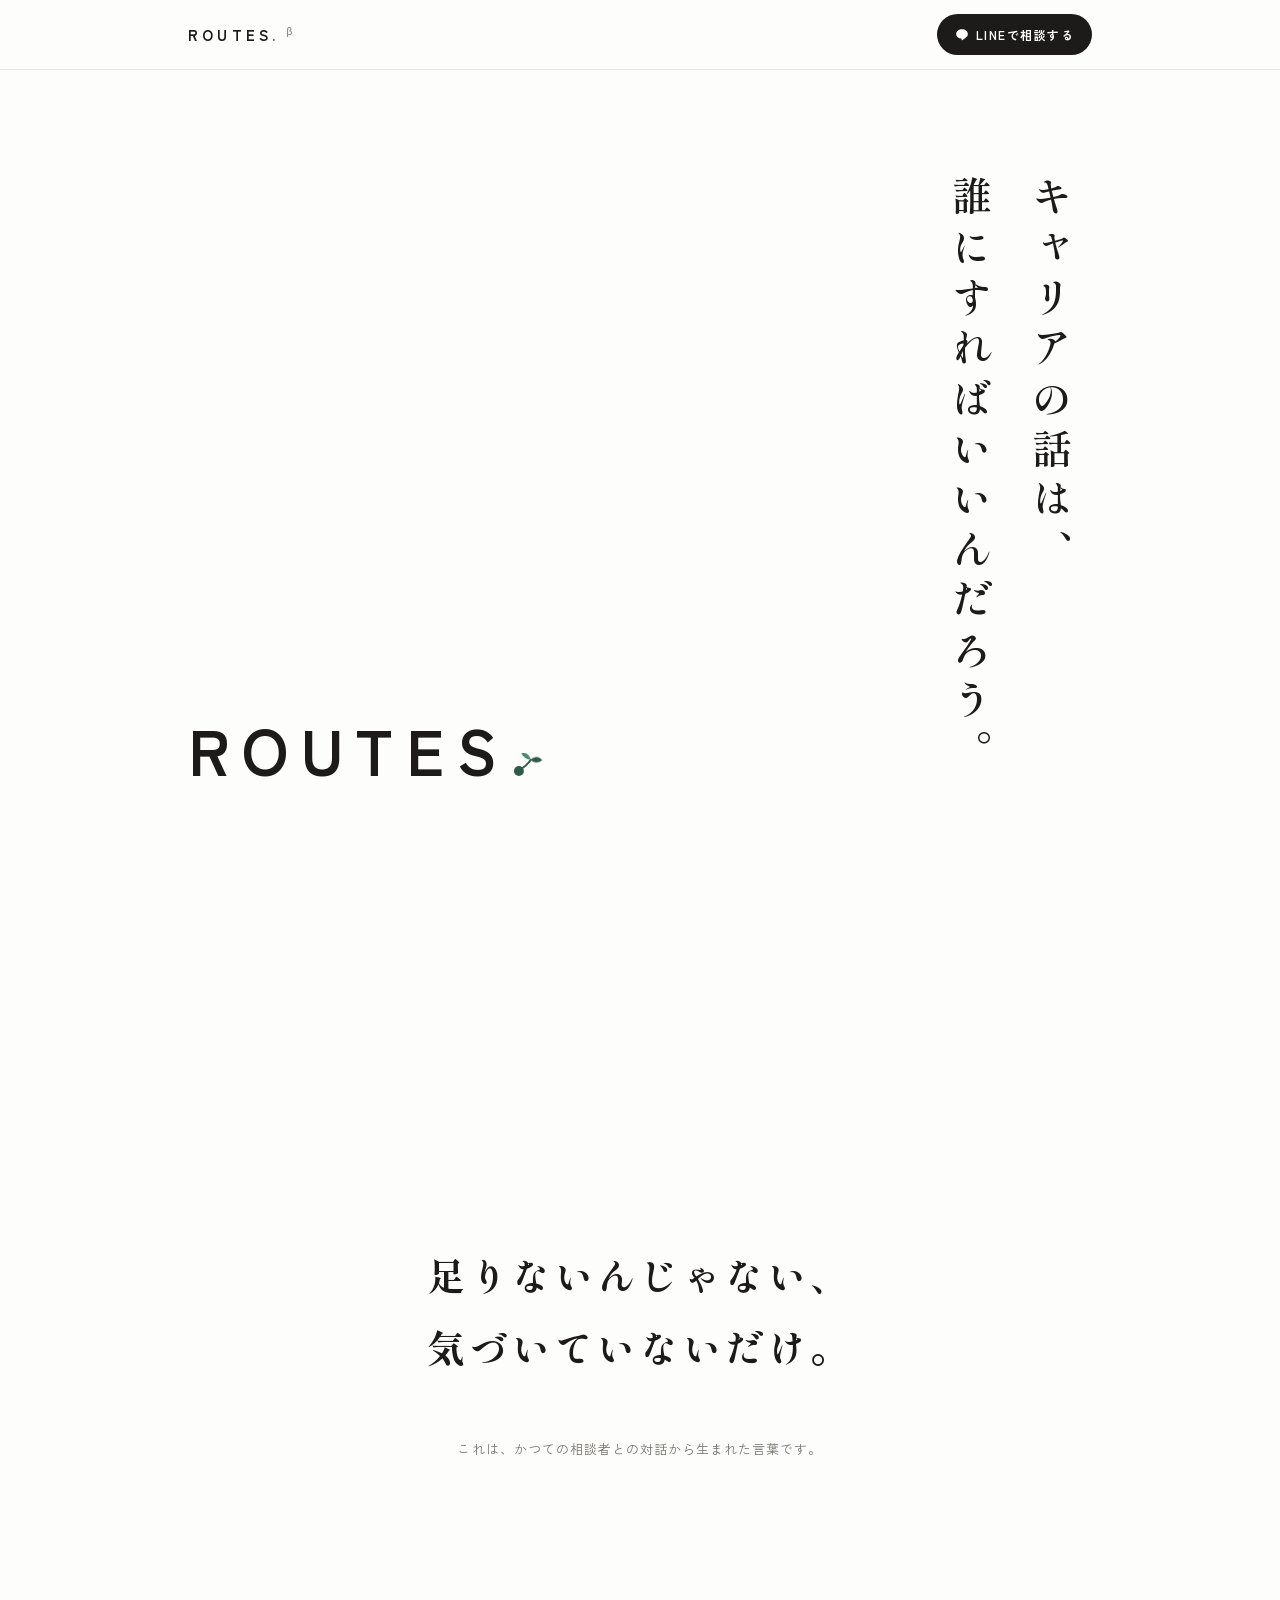
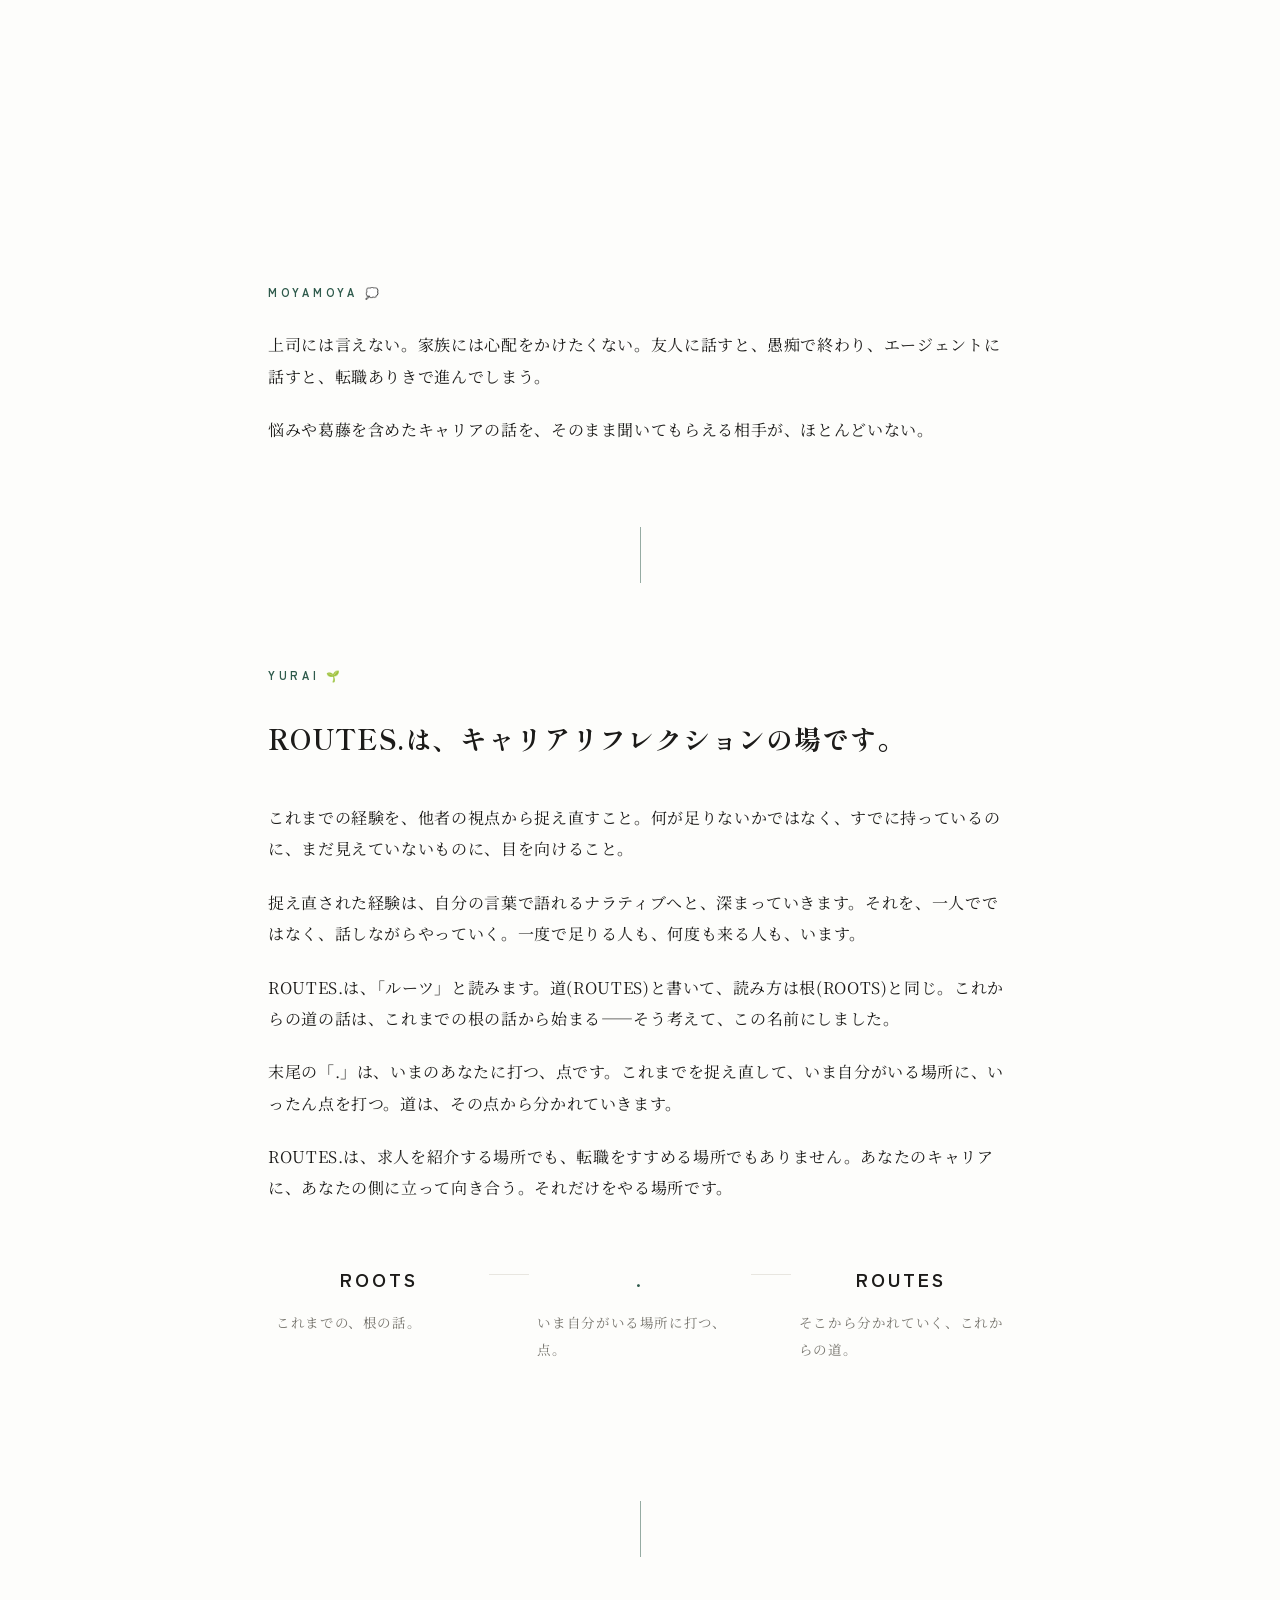
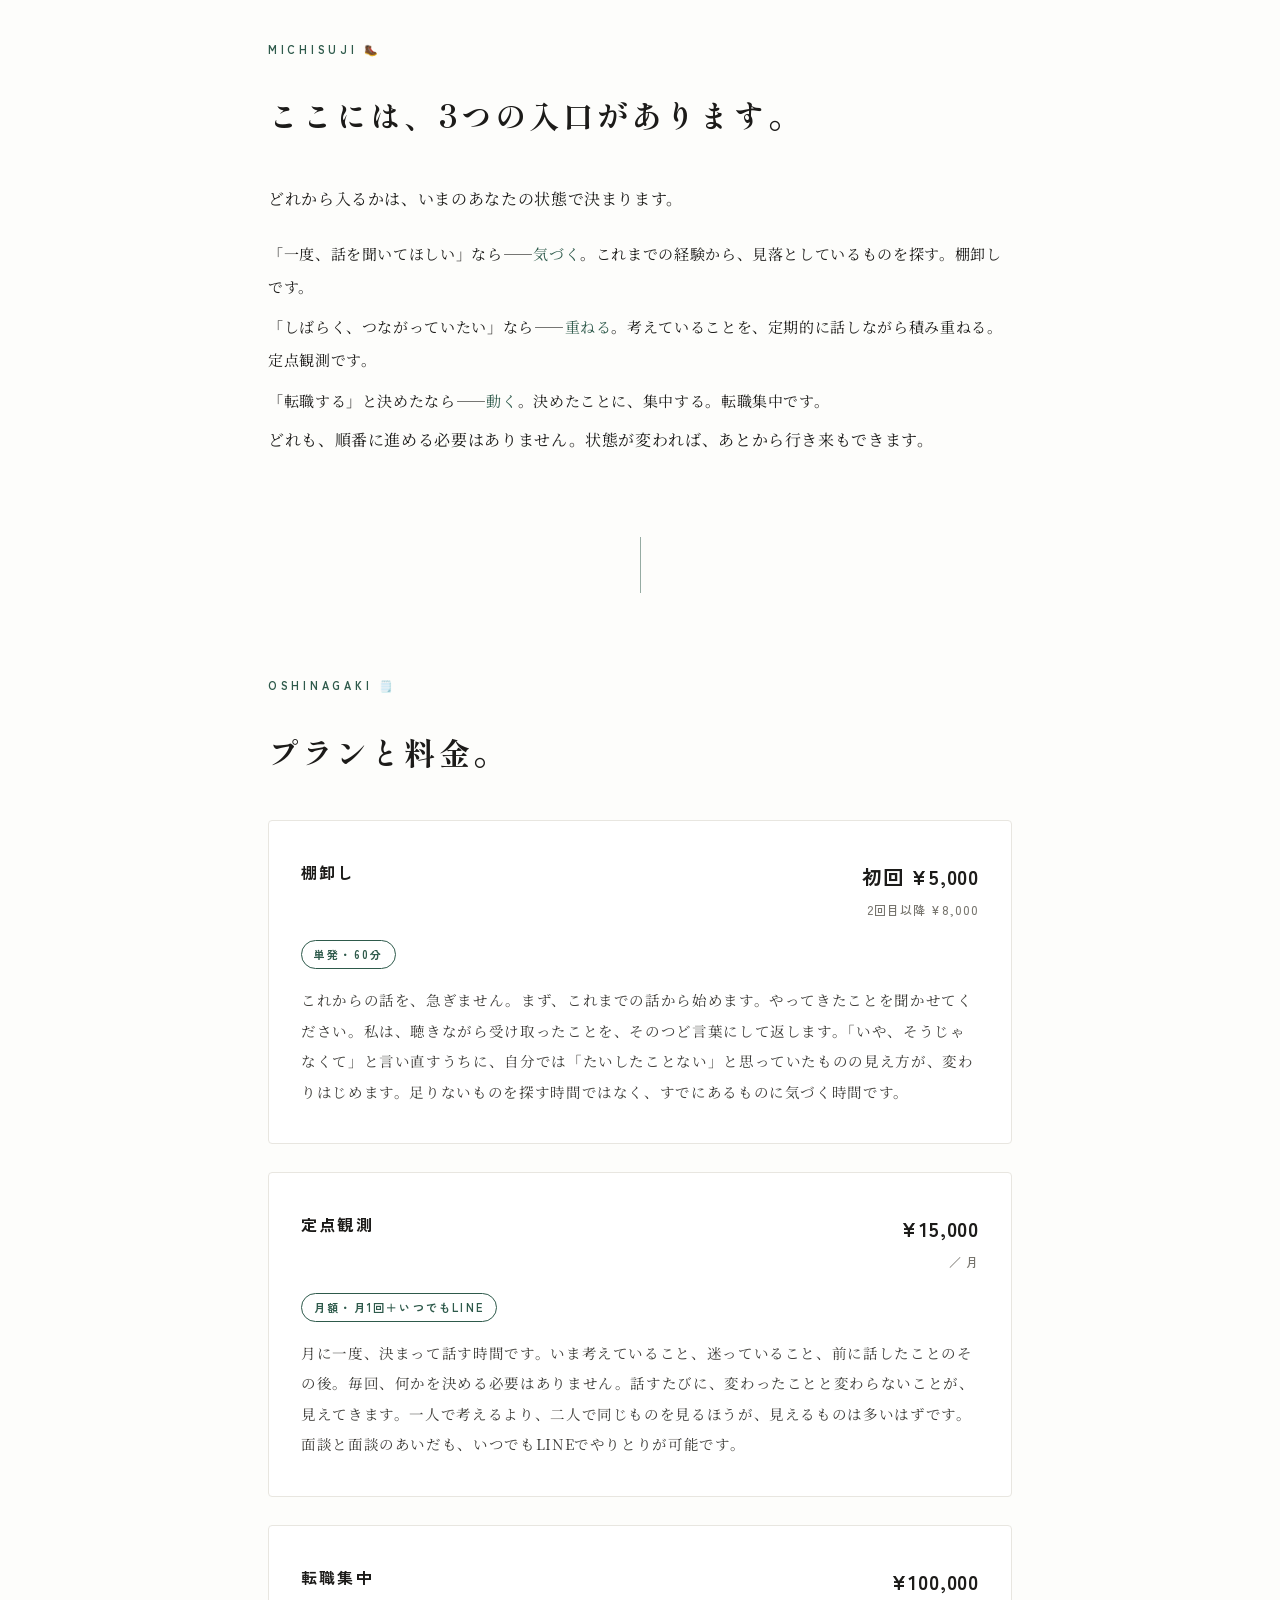
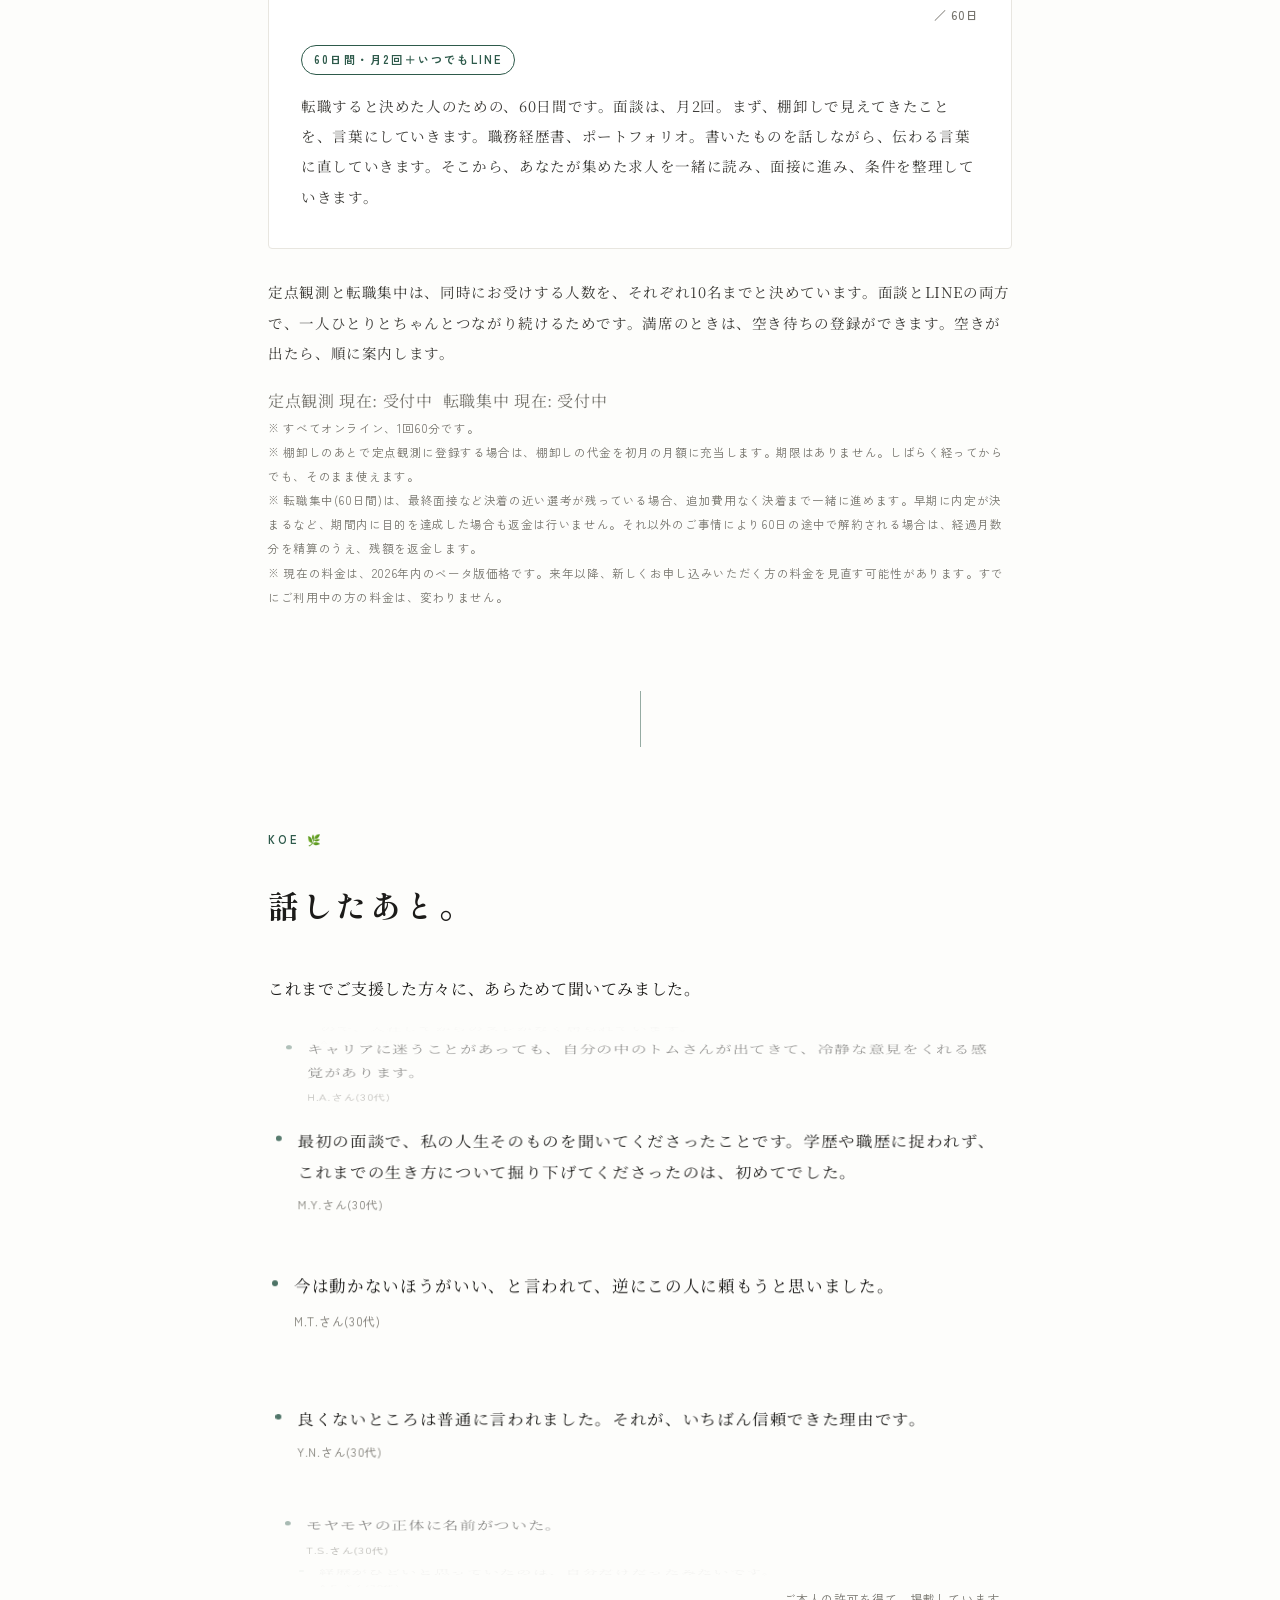
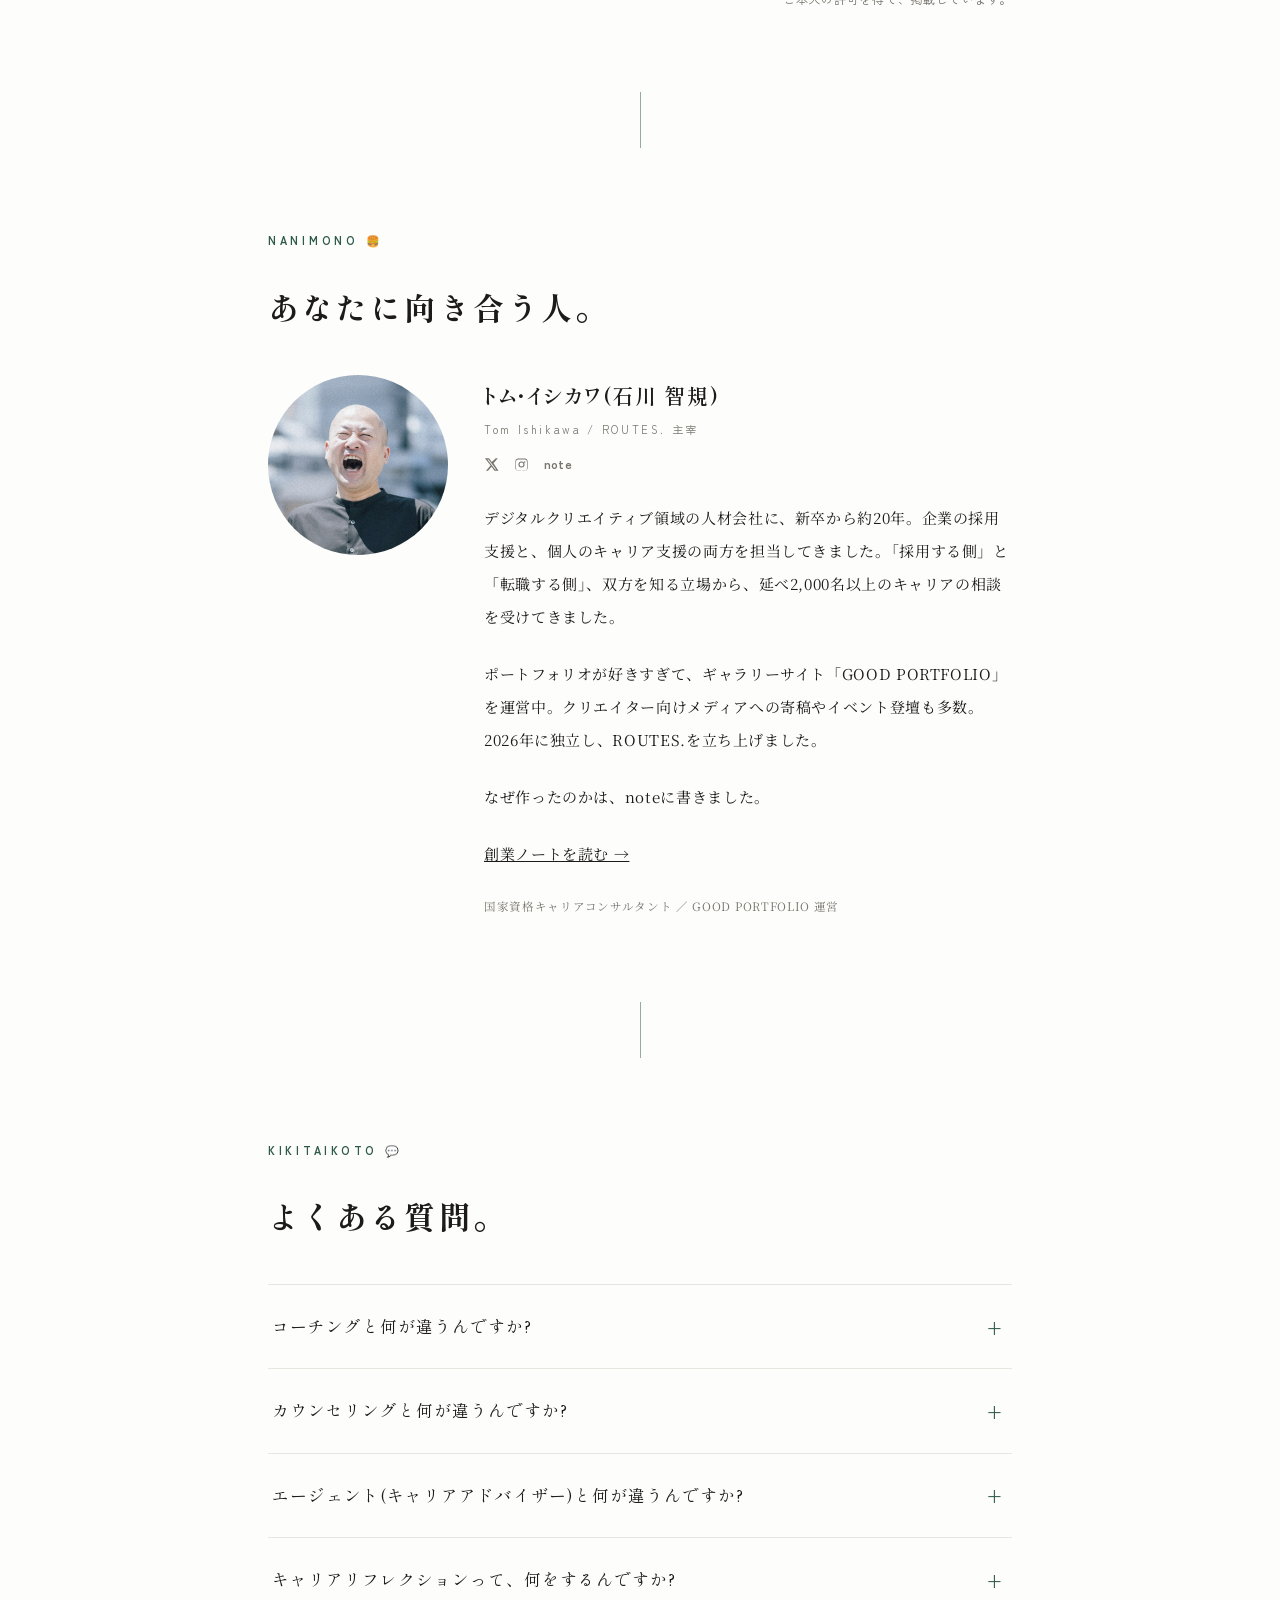
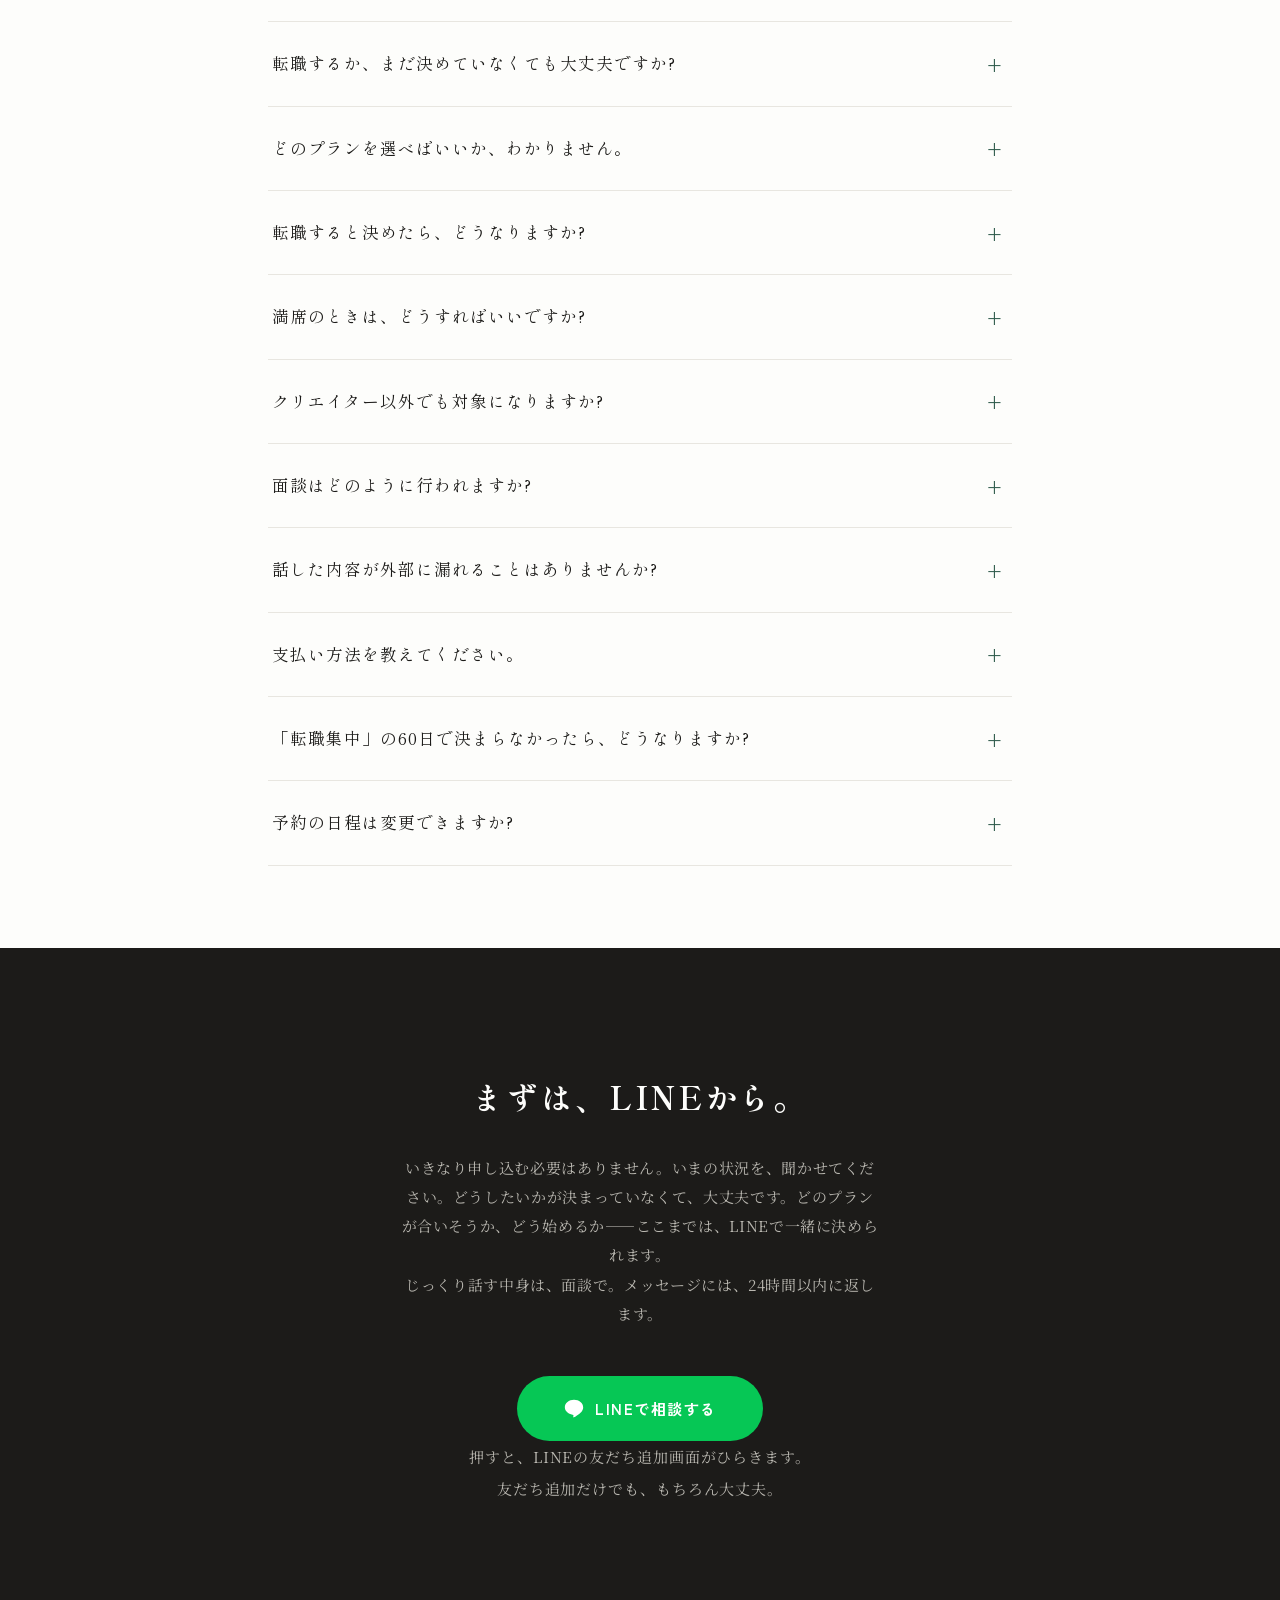
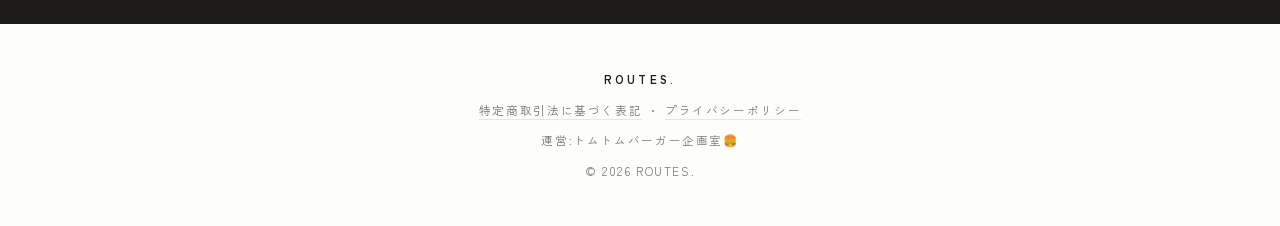
==== commit 5b2f5ab2: "Update index.html" ====
--- a/index.html
+++ b/index.html
@@ -1,10 +1,22 @@
 <!DOCTYPE html>
+<!--
+  ROUTES. index.html — version 2.0 (2026-07-21)
+  変更概要:
+    - v2.0 (2026-07-21): LP全面改修。確定稿v1.7反映(転回セクション新設/プラン名変更=棚卸し・定点観測・転職集中/
+      FAQ19→14問に統廃合/申込フォーム廃止しLINE一本化/段落・行間の全体調整/ロゴ「.」位置修正/
+      word-lineキャプション改訂/KOEリード文・件数表記の変更)
+    - v1.x: 初期実装(ROUTES_LP実装差分仕様書_v1.0に基づく)
+  次回更新時は、このコメントブロックの先頭に新しい版を追記してください(古い履歴は下に残す)。
+-->
 <html lang="ja">
 <head>
 <meta charset="UTF-8">
 <meta name="viewport" content="width=device-width, initial-scale=1.0">
-<title>ROUTES. | キャリアの文脈パートナー</title>
-<meta name="description" content="ROUTES.は、エージェントでもコーチでもない、あなたのキャリアの文脈パートナー。採用側20年の視点で、過去を根に、現在地から、次の道を一緒に編みます。">
+<title>ROUTES.(ルーツ)| キャリアリフレクションの場</title>
+<meta name="description" content="キャリアの話は、誰にすればいいんだろう。ROUTES.は、これまでの経験をいまの視点から捉え直す、キャリアリフレクションの場です。求人は持たず、報酬は相談するあなたからだけ。まずは、LINEから。">
+<meta property="og:title" content="ROUTES.(ルーツ)| キャリアリフレクションの場">
+<meta property="og:description" content="キャリアの話は、誰にすればいいんだろう。ROUTES.は、これまでの経験をいまの視点から捉え直す、キャリアリフレクションの場です。求人は持たず、報酬は相談するあなたからだけ。まずは、LINEから。">
+<meta property="og:type" content="website">
 <link rel="icon" href="data:image/svg+xml,%3Csvg xmlns=%27http://www.w3.org/2000/svg%27 viewBox=%270 0 64 64%27%3E%3Ccircle cx=%2732%27 cy=%2730%27 r=%278%27 fill=%27%232E5A4B%27/%3E%3Cg stroke=%27%232E5A4B%27 stroke-width=%274%27 stroke-linecap=%27round%27 fill=%27none%27%3E%3Cpath d=%27M32 40 v12%27/%3E%3Cpath d=%27M30 41 c-2 6 -8 8 -11 11%27/%3E%3Cpath d=%27M34 41 c2 6 8 8 11 11%27/%3E%3Cpath d=%27M32 20 c0 -8 7 -8 12 -13%27/%3E%3C/g%3E%3C/svg%3E">
 <link rel="preconnect" href="https://fonts.googleapis.com">
 <link rel="preconnect" href="https://fonts.gstatic.com" crossorigin>
@@ -35,14 +47,16 @@
   color:var(--ink);
   font-family:var(--serif-body);
   font-size:16px;
-  line-height:2.1;
+  line-height:1.95;
   letter-spacing:0.04em;
   -webkit-font-smoothing:antialiased;
 }
 a{color:inherit;}
 a:focus-visible,button:focus-visible{outline:2px solid var(--root-green);outline-offset:3px;}
 .wrap{max-width:800px;margin:0 auto;padding:0 28px;}
-section{padding:110px 0;}
+section{padding:82px 0;}
+.wrap>p{margin:0 0 1.4em;}
+.wrap>p:last-of-type{margin-bottom:0;}
 
 
 /* ---------- hero ---------- */
@@ -80,11 +94,19 @@
   .hero-logo{font-size:36px;}
 }
 
+/* ---------- 転回 ---------- */
+.tenkai{min-height:100svh;display:flex;align-items:center;justify-content:center;text-align:center;}
+.tenkai-statement{font-family:var(--serif-display);font-weight:700;font-size:clamp(26px,4.4vw,38px);letter-spacing:.12em;line-height:1.9;}
+.tenkai-origin{font-family:var(--sans);font-size:13px;color:var(--ash);letter-spacing:.08em;margin-top:40px;}
+@media(max-width:640px){.tenkai{min-height:70svh;}}
+
 /* ---------- typography ---------- */
 .eyebrow{font-family:var(--sans);font-size:11px;font-weight:700;letter-spacing:.34em;color:var(--root-green);margin-bottom:26px;}
 h2{font-family:var(--serif-display);font-weight:700;font-size:clamp(24px,4vw,31px);letter-spacing:.1em;line-height:1.9;margin-bottom:38px;}
+.h2-fit{letter-spacing:.03em;}
+@media(min-width:641px){.h2-fit{white-space:nowrap;font-size:clamp(20px,2.6vw,27px);}}
 p+p{margin-top:1.6em;}
-.divider{width:1px;height:72px;background:var(--root-green);margin:0 auto;opacity:.5;}
+.divider{width:1px;height:56px;background:var(--root-green);margin:0 auto;opacity:.5;}
 
 /* ---------- 問いかけ ---------- */
 .qs{list-style:none;margin-top:10px;}
@@ -118,6 +140,10 @@
 .plan p{font-size:14.5px;color:#3d3c38;line-height:2.1;}
 .plan .tag{display:inline-block;font-family:var(--sans);font-size:11px;font-weight:700;letter-spacing:.2em;color:var(--root-green);border:1px solid var(--root-green);border-radius:999px;padding:3px 12px;margin-bottom:16px;}
 .plan-note{font-family:var(--sans);font-size:11.5px;color:var(--ash);margin-top:26px;line-height:2.1;}
+.capacity-note{margin-top:28px;}
+.capacity-note>p:first-child{font-size:14.5px;color:#3d3c38;line-height:2.1;}
+.capacity-status{margin-top:16px;display:flex;flex-wrap:wrap;gap:10px;}
+.capacity-status .tag{color:var(--ash);border-color:var(--rule);margin-bottom:0;}
 
 /* ---------- プロフィール ---------- */
 .profile{display:flex;gap:36px;align-items:flex-start;margin-top:6px;}
@@ -187,8 +213,9 @@
 .arc-steps .arc-step{flex:1;text-align:center;padding:0 8px;}
 .arc-steps b{display:block;font-family:var(--serif-display);font-weight:600;font-size:17px;letter-spacing:.1em;margin-bottom:8px;}
 .arc-steps span{font-size:13px;color:var(--ash);line-height:1.9;display:block;}
-.arc-note{font-size:15px;line-height:2.2;}
+.arc-note{font-size:15px;line-height:2.2;margin-bottom:.5em!important;}
 .arc-note em{font-style:normal;color:var(--root-green);}
+.arc-note:last-of-type{margin-bottom:1.4em!important;}
 @media(max-width:640px){.arc-steps{flex-direction:column;gap:22px;text-align:left;}.arc-steps .arc-step{text-align:left;padding:0;}}
 
 /* ---------- CTA補足 ---------- */
@@ -213,32 +240,31 @@
     <div class="hero-left">
       <div>
         <div class="hero-logo">ROUTES<span class="dot"><svg class="dot-sprout" viewBox="0 0 64 64" aria-hidden="true">
-      <circle cx="24" cy="44" r="8" fill="currentColor"/>
-      <path class="stem" d="M30 39 C34 37 38 33 43 26" stroke="currentColor" stroke-width="3" fill="none" stroke-linecap="round"/>
-      <path class="leaf leaf-l" d="M43 26 C37.4 26.0 31.0 22.0 27.8 15.6 C33.4 14.0 40.6 15.6 43.0 26.0 Z" fill="#4A8A70"/>
-      <path class="leaf leaf-r" d="M43 26 C47.0 30.8 54.2 32.4 61.4 26.8 C58.2 21.2 49.4 18.8 43.0 26.0 Z" fill="#2E5A4B"/>
+      <circle cx="16" cy="50" r="8" fill="currentColor"/>
+      <path class="stem" d="M22 45 C26 43 30 39 35 32" stroke="currentColor" stroke-width="3" fill="none" stroke-linecap="round"/>
+      <path class="leaf leaf-l" d="M35 32 C29.4 32.0 23.0 28.0 19.8 21.6 C25.4 20.0 32.6 21.6 35.0 32.0 Z" fill="#4A8A70"/>
+      <path class="leaf leaf-r" d="M35 32 C39.0 36.8 46.2 38.4 53.4 32.8 C50.2 27.2 41.4 24.8 35.0 32.0 Z" fill="#2E5A4B"/>
     </svg></span></div>
-        <div class="hero-sub">キャリアの、文脈パートナー</div>
       </div>
-      <p class="hero-note">エージェントでも、コーチでもない。<br>あなただけのキャリアの文脈を、一緒に編みなおすパートナーです。</p>
-    </div>
-    <div class="hero-copy">過去を根に、<br>現在地から、<br><em>次の道へ。</em></div>
+    </div>
+    <div class="hero-copy">キャリアの話は、<br>誰にすればいいんだろう。</div>
   </div>
 </div>
+
+<!-- 転回 -->
+<section class="tenkai">
+  <div class="wrap reveal">
+    <p class="tenkai-statement">足りないんじゃない、<br>気づいていないだけ。</p>
+    <p class="tenkai-origin">これは、かつての相談者との対話から生まれた言葉です。</p>
+  </div>
+</section>
 
 <!-- 問いかけ -->
 <section>
   <div class="wrap reveal">
     <div class="eyebrow">MOYAMOYA 💭</div>
-    <h2>キャリアの話は、<br>誰にすればいいんだろう。</h2>
-    <ul class="qs">
-      <li>AIに相談しても、肯定ばかり。これは「自分のための言葉」なんだろうか。</li>
-      <li>エージェントに相談すると、いつのまにか「紹介したい求人」の話になっている。</li>
-      <li>求人を見ても、どれも同じに見えて、選べない。</li>
-      <li>経歴書やポートフォリオが、自分のことをうまく語ってくれない。</li>
-      <li>いまの実力でどこを狙えるのか、距離感がつかめない。</li>
-    </ul>
-    <p class="after-qs">キャリアの悩みの多くは、能力の問題ではなく「自分の現在地が分からない」ことから生まれます。ROUTES.は、現在地を一緒に見つけるところから始めます。</p>
+    <p>上司には言えない。家族には心配をかけたくない。友人に話すと、愚痴で終わり、エージェントに話すと、転職ありきで進んでしまう。</p>
+    <p>悩みや葛藤を含めたキャリアの話を、そのまま聞いてもらえる相手が、ほとんどいない。</p>
   </div>
 </section>
 
@@ -248,186 +274,190 @@
 <section>
   <div class="wrap reveal">
     <div class="eyebrow">YURAI 🌱</div>
-    <h2>ROUTES.は、キャリアの<br>文脈パートナーです。</h2>
-    <p>企業から紹介料をもらうエージェントは、構造上、企業の側に立ちます。ROUTES.は違います。報酬をいただくのはあなたからだけ。だから、完全にあなたの側に立って、あなたにとっての最適だけを考えることができます。</p>
-    <p>やることは、求人を紹介することでも、答えを教えることでもありません。あなたが歩んできた過去を丁寧に聴き、いまの現在地を言葉にし、これからの道筋を一緒に編む。そんな思いを込めたサービス名にしました。</p>
+    <h2 class="h2-fit">ROUTES.は、キャリアリフレクションの場です。</h2>
+    <p>これまでの経験を、他者の視点から捉え直すこと。何が足りないかではなく、すでに持っているのに、まだ見えていないものに、目を向けること。</p>
+    <p>捉え直された経験は、自分の言葉で語れるナラティブへと、深まっていきます。それを、一人でではなく、話しながらやっていく。一度で足りる人も、何度も来る人も、います。</p>
+    <p>ROUTES.は、「ルーツ」と読みます。道(ROUTES)と書いて、読み方は根(ROOTS)と同じ。これからの道の話は、これまでの根の話から始まる——そう考えて、この名前にしました。</p>
+    <p>末尾の「.」は、いまのあなたに打つ、点です。これまでを捉え直して、いま自分がいる場所に、いったん点を打つ。道は、その点から分かれていきます。</p>
+    <p>ROUTES.は、求人を紹介する場所でも、転職をすすめる場所でもありません。あなたのキャリアに、あなたの側に立って向き合う。それだけをやる場所です。</p>
     <div class="word-line">
-      <div class="wl"><b>ROOTS</b><span>あなたが歩んできた過去。回り道も失敗も、これからの道を育てる、大事な土台になる。</span></div>
+      <div class="wl"><b>ROOTS</b><span>これまでの、根の話。</span></div>
       <div class="wl-joint" aria-hidden="true"></div>
-      <div class="wl"><b class="dotmark">.</b><span>いま、ここ。あなたの現在地に、いったん点を打つ。</span></div>
+      <div class="wl"><b class="dotmark">.</b><span>いま自分がいる場所に打つ、点。</span></div>
       <div class="wl-joint" aria-hidden="true"></div>
-      <div class="wl"><b>ROUTES</b><span>ここから伸びていく、次の道。ひとつではなく、いくつもある。</span></div>
-    </div>
-    <p>肩の力を抜いて、キャリアの話ができる場所。それがROUTES.です。</p>
+      <div class="wl"><b>ROUTES</b><span>そこから分かれていく、これからの道。</span></div>
+    </div>
   </div>
 </section>
 
 <div class="divider"></div>
 
 <!-- 特徴 -->
-<section>
-  <div class="wrap reveal">
-    <div class="eyebrow">TOKUIWAZA ✍️</div>
-    <h2>ROUTES.にできること。</h2>
-    <div class="feats">
-      <div class="feat">
-        <h3>まず聴く。それから、採用側の目で読む</h3>
-        <p>最初にやるのは、あなたの話をじっくり聴くこと。経歴に並ぶ事実だけでなく、その選択に至った背景まで。そのうえで、人事・採用・キャリア支援に20年、延べ2,000名以上のキャリアに触れてきた目で読み、「採用側からあなたがどう見えるか」を率直にお伝えします。</p>
-      </div>
-      <div class="feat">
-        <h3>経歴書・ポートフォリオを「伝わる」表現に</h3>
-        <p>これまでに読んできたポートフォリオは、ゆうに数千。実績を並べただけの書類や、AIが出した「何も伝わらない」文章を、あなたという文脈が伝わる一枚に。何を削り、何を熱く語るべきか、具体的にレビューします。</p>
-      </div>
-      <div class="feat">
-        <h3>転職して終わり、にしない</h3>
-        <p>キャリアは内定がゴールではありません。入社後の立ち上がりも、その先の迷いも、関係を切らずに伴走します。話した結果、「転職しないほうがいい」とお伝えすることもあります。それがあなたにとっての最適なら。</p>
-      </div>
-      <div class="feat">
-        <h3>LINEで、24時間以内に返信</h3>
-        <p>セッションとセッションの間も、LINEでいつでも相談できます。どのプランでも、24時間以内の返信を心がけています。</p>
-      </div>
-    </div>
-  </div>
-</section>
-
-<div class="divider"></div>
-
 <!-- 道すじ -->
 <section>
   <div class="wrap reveal">
     <div class="eyebrow">MICHISUJI 🥾</div>
-    <h2>すすみ方には、<br>順番があります。</h2>
-    <p>ROUTES.のセッションは、3つの章でできています。どこまで進むかは、そのつど、あなたが決めてください。</p>
-        <div class="arc-steps">
-      <div class="arc-step"><b>棚卸し</b><span>散らばった経験を集めて、点を打つ。</span></div>
-      <div class="arc-step"><b>翻訳</b><span>点に、伝わることばを与える。</span></div>
-      <div class="arc-step"><b>設計・実行</b><span>点から線を引いて、走り切る。</span></div>
-    </div>
-    <p class="arc-note">「キャリアの棚卸し」は、いまを確かめる<em>「点の診断」</em>。伴走プランは、変わりつづける状況に隣で向き合う<em>「線の伴走」</em>。まず点を打ってから、線を引くかどうかを考える。それで十分です。</p>
+    <h2>ここには、3つの入口があります。</h2>
+    <p>どれから入るかは、いまのあなたの状態で決まります。</p>
+    <p class="arc-note">「一度、話を聞いてほしい」なら——<em>気づく</em>。これまでの経験から、見落としているものを探す。棚卸しです。</p>
+    <p class="arc-note">「しばらく、つながっていたい」なら——<em>重ねる</em>。考えていることを、定期的に話しながら積み重ねる。定点観測です。</p>
+    <p class="arc-note">「転職する」と決めたなら——<em>動く</em>。決めたことに、集中する。転職集中です。</p>
+    <p>どれも、順番に進める必要はありません。状態が変われば、あとから行き来もできます。</p>
   </div>
 </section>
 
 <div class="divider"></div>
 
 <!-- プラン -->
-<section id="plans">
+<section>
   <div class="wrap reveal">
     <div class="eyebrow">OSHINAGAKI 🗒️</div>
     <h2>プランと料金。</h2>
-    <p>まずは一度の棚卸しから。続けるかどうかは、そのあと決めてください。</p>
 
     <div class="plan">
-      <div class="plan-head"><h3>キャリアの棚卸し</h3><div class="price">初回 ¥5,000<small>2回目以降 ¥8,000</small></div></div>
+      <div class="plan-head"><h3>棚卸し</h3><div class="price">初回 ¥5,000<small>2回目以降 ¥8,000</small></div></div>
       <span class="tag">単発・60分</span>
-      <p>これまでの歩みを一緒に振り返り、価値観と強みを言語化し、現在地を言葉にする60分。経歴書やポートフォリオのレビューもここで行えます。セッション後には内容をまとめたセッションメモをお渡しします。</p>
+      <p>これからの話を、急ぎません。まず、これまでの話から始めます。やってきたことを聞かせてください。私は、聴きながら受け取ったことを、そのつど言葉にして返します。「いや、そうじゃなくて」と言い直すうちに、自分では「たいしたことない」と思っていたものの見え方が、変わりはじめます。足りないものを探す時間ではなく、すでにあるものに気づく時間です。</p>
     </div>
 
     <div class="plan">
-      <div class="plan-head"><h3>キャリアの伴走</h3><div class="price">¥15,000<small>／ 月</small></div></div>
+      <div class="plan-head"><h3>定点観測</h3><div class="price">¥15,000<small>／ 月</small></div></div>
       <span class="tag">月額・月1回＋いつでもLINE</span>
-      <p>今すぐ転職ではないけれど、キャリアを考え続けたい方へ。月1回のセッションと、LINEでのいつでも相談。日々の迷いを溜め込まず、その都度ほどいていきます。</p>
+      <p>月に一度、決まって話す時間です。いま考えていること、迷っていること、前に話したことのその後。毎回、何かを決める必要はありません。話すたびに、変わったことと変わらないことが、見えてきます。一人で考えるより、二人で同じものを見るほうが、見えるものは多いはずです。面談と面談のあいだも、いつでもLINEでやりとりが可能です。</p>
     </div>
 
     <div class="plan">
-      <div class="plan-head"><h3>転職活動の伴走</h3><div class="price">¥100,000<small>／ 90日</small></div></div>
-      <span class="tag">90日・全6回＋いつでもLINE</span>
-      <p>転職を決めた方への集中プログラム。90日間・転職活動一式への伴走です。1回目はキャリアの棚卸しに固定し、2回目以降は書類づくり、企業選び、面接対策、意思決定まで、あなたの状況に合わせて設計します。</p>
-    </div>
-
-    <p class="plan-note">※ 「キャリアの棚卸し」の実施後30日以内に「転職活動の伴走」へお申し込みの場合、最大2回分（初回5,000円＋2回目8,000円 = 13,000円）を料金に充当できます。<br>※ 「キャリアの伴走」のご利用中に、転職活動へ進むことを決めた場合は、「転職活動の伴走」へ切り替えできます（切替時に直近1ヶ月分 15,000円を充当します）。<br>※ 「転職活動の伴走」は90日間・転職活動一式への伴走です。早期に内定が出た場合も返金は行わず、残りの期間は条件交渉・退職の進め方・入社後の立ち上がりにあてます。<br>※ セッションはオンラインで実施します。「キャリアの棚卸し」のお申込み・お支払いは<a href="https://tally.so/r/WOdpKa" target="_blank" rel="noopener">申込みフォーム</a>から。伴走プランはご相談のうえ、決済のご案内をお送りします。</p>
+      <div class="plan-head"><h3>転職集中</h3><div class="price">¥100,000<small>／ 60日</small></div></div>
+      <span class="tag">60日間・月2回＋いつでもLINE</span>
+      <p>転職すると決めた人のための、60日間です。面談は、月2回。まず、棚卸しで見えてきたことを、言葉にしていきます。職務経歴書、ポートフォリオ。書いたものを話しながら、伝わる言葉に直していきます。そこから、あなたが集めた求人を一緒に読み、面接に進み、条件を整理していきます。</p>
+    </div>
+
+    <div class="capacity-note">
+      <p>定点観測と転職集中は、同時にお受けする人数を、それぞれ10名までと決めています。面談とLINEの両方で、一人ひとりとちゃんとつながり続けるためです。満席のときは、空き待ちの登録ができます。空きが出たら、順に案内します。</p>
+      <p class="capacity-status"><span class="tag">定点観測 現在: 受付中</span><span class="tag">転職集中 現在: 受付中</span></p>
+    </div>
+
+    <p class="plan-note">※ すべてオンライン、1回60分です。<br>※ 棚卸しのあとで定点観測に登録する場合は、棚卸しの代金を初月の月額に充当します。期限はありません。しばらく経ってからでも、そのまま使えます。<br>※ 転職集中(60日間)は、最終面接など決着の近い選考が残っている場合、追加費用なく決着まで一緒に進めます。早期に内定が決まるなど、期間内に目的を達成した場合も返金は行いません。それ以外のご事情により60日の途中で解約される場合は、経過月数分を精算のうえ、残額を返金します。<br>※ 現在の料金は、2026年内のベータ版価格です。来年以降、新しくお申し込みいただく方の料金を見直す可能性があります。すでにご利用中の方の料金は、変わりません。</p>
   </div>
 </section>
 
 <div class="divider"></div>
 
 <!-- ============================================================
-  声セクション「セッションのあとで。」
-  ⚠️ push前に必ず：下の8件はダミーです。実物の声(最低3件)に差し替えてから公開すること
+  声セクション「話したあと。」
   ▼ 実物の声への差し替え：<li class="koe"> の中身を書き換えるだけ
-  ▼ 差し替えが済んだら、下部のコメントアウトされた「ご本人の許可を得て〜」の注記を復帰させる
-  ▼ 声の追加：<li class="koe"> をコピーして増やすだけ（JSが自動で高さを計算します）
+  ▼ 声の追加：<li class="koe"> をコピーして増やすだけ（JSが自動で高さを計算します）。増減時は.koe-countの件数表記も忘れず更新
   ▼ トムの返し：<p class="koe-tom"> は任意。不要ならその行ごと削除
 ============================================================ -->
 <section class="koe-section" id="koe">
   <style>
-    .koe-section{padding:110px 0;}
-    .koe-stage{position:relative;height:480px;overflow:hidden;cursor:grab;touch-action:pan-y;perspective:1100px;margin-top:44px;}
+    .koe-section{padding:82px 0;}
+    .koe-count{font-family:var(--sans);font-size:12px;color:var(--ash);letter-spacing:.08em;margin-top:44px;}
+    .koe-stage{position:relative;height:560px;overflow:hidden;cursor:grab;touch-action:pan-y;perspective:1100px;margin-top:20px;}
     .koe-stage.is-grabbing{cursor:grabbing;}
     .koe-list{list-style:none;margin:0;padding:0;}
     .koe{position:absolute;left:26px;right:4px;will-change:transform,opacity;backface-visibility:hidden;opacity:0;}
     .koe::before{content:"";position:absolute;left:-22px;top:11px;width:6px;height:6px;border-radius:50%;background:var(--root-green);opacity:.85;}
-    .koe blockquote{font-family:var(--serif-body);font-size:15px;line-height:1.95;letter-spacing:.04em;margin:0 0 5px;}
+    .koe blockquote{font-family:var(--serif-body);font-size:16.5px;line-height:2.05;letter-spacing:.04em;margin:0 0 6px;}
     .koe-meta{font-family:var(--sans);font-size:12px;color:var(--ash);letter-spacing:.06em;margin:0;}
     .koe-tom{font-size:13px;line-height:1.8;color:var(--root-green);margin:7px 0 0;text-align:right;}
     .koe-tom::after{content:"　― トム";font-size:11.5px;opacity:.75;}
     .koe-note{font-family:var(--sans);font-size:12px;color:var(--ash);letter-spacing:.06em;margin:26px 0 0;text-align:right;}
-    @media (prefers-reduced-motion: reduce){
-      .koe-stage{height:auto;overflow:visible;perspective:none;cursor:default;}
+    @media (prefers-reduced-motion: reduce), (max-width: 640px){
+      .koe-stage{height:auto;overflow:visible;perspective:none;cursor:default;touch-action:auto;}
       .koe{position:static;opacity:1!important;transform:none!important;margin-bottom:40px;padding-left:24px;}
       .koe::before{left:4px;}
     }
-    @media(max-width:640px){.koe-stage{height:440px;}}
   </style>
-  <noscript><style>
-    .koe-stage{height:auto;overflow:visible;perspective:none;cursor:default;}
-    .koe{position:static;opacity:1!important;transform:none!important;margin-bottom:40px;padding-left:24px;}
-    .koe::before{left:4px;}
-  </style></noscript>
   <div class="wrap reveal">
     <div class="eyebrow">KOE 🌿</div>
-    <h2>セッションのあとで。</h2>
-    <p>これまでのセッションに、寄せられた声から。</p>
+    <h2>話したあと。</h2>
+    <p>これまでご支援した方々に、あらためて聞いてみました。</p>
     <div class="koe-stage" id="koeStage">
       <ol class="koe-list" id="koeList">
         <li class="koe">
-          <blockquote>社会人になってからのことだけでなく、生まれ育ちの話まで聞いてもらえたのは、はじめてでした。</blockquote>
-          <p class="koe-meta">30代・エンジニア／キャリアの棚卸し（2026年6月）</p>
-        </li>
-        <li class="koe">
-          <blockquote>褒められるのかと思ったら、良くないところは普通に言われました。それが、いちばん信頼できた理由です。</blockquote>
-          <p class="koe-meta">20代・デザイナー／転職活動の伴走（2026年5月）</p>
-          <p class="koe-tom">言いにくいことほど、先に言うと決めています。</p>
-        </li>
-        <li class="koe">
-          <blockquote>「今は動かないほうがいい」と言われて、逆にこの人に頼もうと思いました。</blockquote>
-          <p class="koe-meta">30代・マーケター／キャリアの伴走（2026年6月）</p>
+          <blockquote>最初の面談で、私の人生そのものを聞いてくださったことです。学歴や職歴に捉われず、これまでの生き方について掘り下げてくださったのは、初めてでした。</blockquote>
+          <p class="koe-meta">M.Y.さん(30代)</p>
+        </li>
+        <li class="koe">
+          <blockquote>今は動かないほうがいい、と言われて、逆にこの人に頼もうと思いました。</blockquote>
+          <p class="koe-meta">M.T.さん(30代)</p>
+        </li>
+        <li class="koe">
+          <blockquote>良くないところは普通に言われました。それが、いちばん信頼できた理由です。</blockquote>
+          <p class="koe-meta">Y.N.さん(30代)</p>
+        </li>
+        <li class="koe">
+          <blockquote>モヤモヤの正体に名前がついた。</blockquote>
+          <p class="koe-meta">T.S.さん(30代)</p>
         </li>
         <li class="koe">
           <blockquote>経歴がひどいと思っていたのは、自分だけだったみたいです。</blockquote>
-          <p class="koe-meta">30代・UIデザイナー／キャリアの棚卸し（2026年7月）</p>
+          <p class="koe-meta">A.S.さん(30代)</p>
           <p class="koe-tom">ひどくないです。何度でも言います。</p>
         </li>
         <li class="koe">
-          <blockquote>60分の予定が、気づいたら90分話していました。</blockquote>
-          <p class="koe-meta">40代・編集者／キャリアの棚卸し（2026年6月）</p>
-        </li>
-        <li class="koe">
-          <blockquote>フィードバックの文書を、家族に見せました。ちゃんと見てもらえた気がして。</blockquote>
-          <p class="koe-meta">30代・人事／キャリアの棚卸し（2026年5月）</p>
-        </li>
-        <li class="koe">
-          <blockquote>モヤモヤの正体に名前がついた感じがします。まだ迷っていますが、迷い方が変わりました。</blockquote>
-          <p class="koe-meta">20代・営業／キャリアの棚卸し（2026年7月）</p>
-        </li>
-        <li class="koe">
-          <blockquote>転職しない、という結論になったのに、満足度がいちばん高い買い物でした。</blockquote>
-          <p class="koe-meta">30代・エンジニア／キャリアの棚卸し（2026年6月）</p>
+          <blockquote>「心踊るほうにしたらいいじゃん!」——今でも迷った時に、この言葉を思い出します。</blockquote>
+          <p class="koe-meta">N.K.さん(30代)</p>
+        </li>
+        <li class="koe">
+          <blockquote>あの時、転職するという判断を見送って続けたからこそ、濃い経験を積むことができました。</blockquote>
+          <p class="koe-meta">M.N.さん(20代)</p>
+        </li>
+        <li class="koe">
+          <blockquote>アドバイスというのとは違って、自分で整理して、自分で決めていく時間を作ってくれました。</blockquote>
+          <p class="koe-meta">R.H.さん(20代)</p>
+        </li>
+        <li class="koe">
+          <blockquote>自分の言語化をすごくサポートしてもらえたので、方向性がクリアになって、迷いが減りました。</blockquote>
+          <p class="koe-meta">S.F.さん(20代)</p>
+        </li>
+        <li class="koe">
+          <blockquote>親戚のお兄ちゃんみたいな印象です。腹を割って話してくださるので、こちらもすぐに腹の中をさらけ出せる。</blockquote>
+          <p class="koe-meta">S.Y.さん(30代)</p>
+        </li>
+        <li class="koe">
+          <blockquote>転職だけでなく、職場での受け答えや姿勢——面談で得たことは、働いている中で活き続けています。</blockquote>
+          <p class="koe-meta">T.M.さん(30代)</p>
+        </li>
+        <li class="koe">
+          <blockquote>「転職は流れものなので」という言葉。内心焦りがあった時に、かなり効きました。</blockquote>
+          <p class="koe-meta">K.K.さん(30代)</p>
+        </li>
+        <li class="koe">
+          <blockquote>UIデザイナーに向いていると言われて——今では、あの時それを見極めてもらえたことが本当にすごいと思っています。</blockquote>
+          <p class="koe-meta">K.F.さん(30代)</p>
+        </li>
+        <li class="koe">
+          <blockquote>エージェントを利用する・しないに関係なく、自分にとって一番良い選択肢を考えてくださったことが印象に残っています。</blockquote>
+          <p class="koe-meta">S.K.さん(20代)</p>
+        </li>
+        <li class="koe">
+          <blockquote>「さすが、ディレクター経験がありますね!」と言っていただいたところから、いまもその経験を活かしています。</blockquote>
+          <p class="koe-meta">R.H.さん(40代)</p>
+        </li>
+        <li class="koe">
+          <blockquote>とりあえず転職先を見つけましょう、ではなく、もう少し先を見据えた視点で相談できたので、入社してからのズレがなく居られています。</blockquote>
+          <p class="koe-meta">A.O.さん(40代)</p>
+        </li>
+        <li class="koe">
+          <blockquote>キャリアに迷うことがあっても、自分の中のトムさんが出てきて、冷静な意見をくれる感覚があります。</blockquote>
+          <p class="koe-meta">H.A.さん(30代)</p>
         </li>
       </ol>
     </div>
-    <!-- 実物の声に差し替えたら、この行のコメントを外して注記を復帰させる：
-    <p class="koe-note">ご本人の許可を得て、原文のまま掲載しています。</p>
-    -->
+    <p class="koe-note">ご本人の許可を得て、掲載しています。</p>
   </div>
   <script>
   (function(){
     if (window.matchMedia('(prefers-reduced-motion: reduce)').matches) return;
+    if (window.matchMedia('(max-width: 640px)').matches) return;
     var stage = document.getElementById('koeStage');
     if (!stage) return;
     var els = Array.prototype.slice.call(document.querySelectorAll('#koeList .koe'));
     var N = els.length;
     if (N < 4){ els.forEach(function(el){ el.style.position='static'; el.style.opacity=1; el.style.marginBottom='40px'; }); return; }
-    var R = 240, GAP = 34, STEP = 0.40, mid, PXI, heights = [];
+    var R = 280, GAP = 40, STEP = 0.40, mid, PXI, heights = [];
     function measure(){
       mid = stage.clientHeight / 2;
       var maxH = 0;
@@ -510,9 +540,12 @@
           <a href="https://www.instagram.com/tomonopics0805/" target="_blank" rel="noopener" aria-label="Instagram"><svg viewBox="0 0 24 24" aria-hidden="true"><path d="M12 2.2c3.2 0 3.6 0 4.9.1 1.2.1 1.8.2 2.2.4.6.2 1 .5 1.4.9.4.4.7.8.9 1.4.2.4.4 1 .4 2.2.1 1.3.1 1.7.1 4.9s0 3.6-.1 4.9c-.1 1.2-.2 1.8-.4 2.2-.2.6-.5 1-.9 1.4-.4.4-.8.7-1.4.9-.4.2-1 .4-2.2.4-1.3.1-1.7.1-4.9.1s-3.6 0-4.9-.1c-1.2-.1-1.8-.2-2.2-.4-.6-.2-1-.5-1.4-.9-.4-.4-.7-.8-.9-1.4-.2-.4-.4-1-.4-2.2C2.2 15.6 2.2 15.2 2.2 12s0-3.6.1-4.9c.1-1.2.2-1.8.4-2.2.2-.6.5-1 .9-1.4.4-.4.8-.7 1.4-.9.4-.2 1-.4 2.2-.4C8.4 2.2 8.8 2.2 12 2.2zm0 1.8c-3.1 0-3.5 0-4.8.1-1.1.1-1.5.2-1.9.3-.5.2-.8.4-1.1.7-.3.3-.5.6-.7 1.1-.1.4-.3.8-.3 1.9-.1 1.3-.1 1.7-.1 4.8s0 3.5.1 4.8c.1 1.1.2 1.5.3 1.9.2.5.4.8.7 1.1.3.3.6.5 1.1.7.4.1.8.3 1.9.3 1.3.1 1.7.1 4.8.1s3.5 0 4.8-.1c1.1-.1 1.5-.2 1.9-.3.5-.2.8-.4 1.1-.7.3-.3.5-.6.7-1.1.1-.4.3-.8.3-1.9.1-1.3.1-1.7.1-4.8s0-3.5-.1-4.8c-.1-1.1-.2-1.5-.3-1.9-.2-.5-.4-.8-.7-1.1-.3-.3-.6-.5-1.1-.7-.4-.1-.8-.3-1.9-.3-1.3-.1-1.7-.1-4.8-.1zm0 3.1a4.9 4.9 0 110 9.8 4.9 4.9 0 010-9.8zm0 1.8a3.1 3.1 0 100 6.2 3.1 3.1 0 000-6.2zm5.1-2.2a1.15 1.15 0 110 2.3 1.15 1.15 0 010-2.3z"/></svg></a>
           <a href="https://note.com/tomonoriishikawa" target="_blank" rel="noopener" aria-label="note"><span class="notemark">note</span></a>
         </p>
-        <p>デジタルクリエイティブ領域の人材会社に新卒から約20年所属し、企業の採用支援と個人のキャリア支援の両方を担当。「採用する側」と「転職する側」の双方を知る立場から、延べ2,000名以上のキャリアに伴走してきました。</p>
+        <p>デジタルクリエイティブ領域の人材会社に、新卒から約20年。企業の採用支援と、個人のキャリア支援の両方を担当してきました。「採用する側」と「転職する側」、双方を知る立場から、延べ2,000名以上のキャリアの相談を受けてきました。</p>
         <p>ポートフォリオが好きすぎて、ギャラリーサイト「GOOD PORTFOLIO」を運営中。クリエイター向けメディアへの寄稿やイベント登壇も多数。2026年に独立し、ROUTES.を立ち上げました。</p>
-        <p class="profile-history">国家資格キャリアコンサルタント ／ GOOD PORTFOLIO 運営 ／ クリエイターのキャリアに関する執筆・登壇多数</p>
+        <p>なぜ作ったのかは、noteに書きました。</p>
+        <!-- TODO(トム): 創業note公開後、下のhref="#"を実URLに差し替え -->
+        <p><a href="#" class="founder-note-link" target="_blank" rel="noopener">創業ノートを読む →</a></p>
+        <p class="profile-history">国家資格キャリアコンサルタント ／ GOOD PORTFOLIO 運営</p>
       </div>
     </div>
   </div>
@@ -521,49 +554,70 @@
 <div class="divider"></div>
 
 <!-- FAQ -->
-<section id="faq">
+<section>
   <div class="wrap reveal">
     <div class="eyebrow">KIKITAIKOTO 💬</div>
     <h2>よくある質問。</h2>
     <details>
-      <summary>転職するか、まだ決めていなくても相談できますか?</summary>
-      <p>もちろんです。むしろ「決める前」が一番価値のあるタイミングだと考えています。話した結果「今は動かない」という結論になることも普通にありますし、それも良い結論です。</p>
+      <summary>コーチングと何が違うんですか?</summary>
+      <p>コーチングは、問いかけによって本人の中から答えを引き出し、自分で走れるようになることをめざす手法です。ここが違うのは、二つ。私は問いかけるだけでなく、意見も解釈も言います。そして、走れるようになったら終わり、にはしません。走れるようになっても、また戻ってきていい場所です。</p>
+    </details>
+    <details>
+      <summary>カウンセリングと何が違うんですか?</summary>
+      <p>治療や回復のための場所ではありません。これまでのキャリアを、いまの視点で捉え直すための場所です。話の聞き方そのものは近いところもあります。</p>
+    </details>
+    <details>
+      <summary>エージェント(キャリアアドバイザー)と何が違うんですか?</summary>
+      <p>エージェントは、契約している企業の求人を紹介する仕事です。転職が決まれば、企業から報酬が入ります。ROUTES.は、その仕組みの外にいます。契約している企業はなく、求人も持っていません。転職が決まっても、企業から報酬は入りません。料金は、相談するあなたから受け取ります。だから「今は動かないほうがいい」と言うこともあります。実際に、そう言われて、逆にこの人に頼もうと思った、という声もあります。</p>
+    </details>
+    <details>
+      <summary>キャリアリフレクションって、何をするんですか?</summary>
+      <p>リフレクション(reflection)は、「振り返り」と訳されることが多い言葉です。ただ、反省会のことではありません。もともとは、経験をそのままにせず、あとから意味を問い直すこと——経験を学びに変える行為を指します。ROUTES.では、これをキャリアでやります。これまでの経験を、いまの視点から捉え直す。まずは棚卸しで、やってきたことを聞かせてください。</p>
+    </details>
+    <details>
+      <summary>転職するか、まだ決めていなくても大丈夫ですか?</summary>
+      <p>もちろんです。むしろ「決める前」が、いちばん価値のあるタイミングだと考えています。話した結果「今は動かない」という結論になることも普通にありますし、それも良い結論です。実際に、話した結果、転職を見送る結論になった方もいます。</p>
+    </details>
+    <details>
+      <summary>どのプランを選べばいいか、わかりません。</summary>
+      <p>いまの状態で選んでください。一度話を聞いてほしいなら棚卸し、しばらくつながっていたいなら定点観測、転職すると決めたなら転職集中です。迷ったら、LINEでいまの状況を聞かせてください。</p>
+      <p><strong>定点観測(月額)から、直接始められますか?</strong><br>はい。棚卸しを経由せずに登録できます。その場合、初月は棚卸しの面談から始めます。どちらの入口から入っても、同じ道に合流します。</p>
+    </details>
+    <details>
+      <summary>転職すると決めたら、どうなりますか?</summary>
+      <p>定点観測の月額をいったん止めて、転職集中(60日)に切り替えます。二重払いにはなりません。60日が終わったら、定点観測に戻るのが標準の流れです。戻るとき、席がないということはありません——一度つながった方が戻る道は、定員の外に確保しています。</p>
+      <p><strong>定点観測は、いつでもやめられますか?</strong><br>いつでもやめられます。区切りは月末です。また始めたくなったら、いつでも戻ってこられます。</p>
+    </details>
+    <details>
+      <summary>満席のときは、どうすればいいですか?</summary>
+      <p>空き待ちの登録ができます。LINEから「空き待ち希望」と送ってください。空きが出たら、登録順にご案内します。ご案内まで、こちらから急かすことはありません。</p>
     </details>
     <details>
       <summary>クリエイター以外でも対象になりますか?</summary>
-      <p>はい。デザイナーやエンジニアなどクリエイティブ領域が最も得意分野ですが、キャリアの棚卸しや文脈の言語化は職種を問わず行えます。まずはお気軽にご相談ください。</p>
-    </details>
-    <details>
-      <summary>セッションはどのように行われますか?</summary>
-      <p>オンラインで実施します。「キャリアの棚卸し」はお申込み後、予約ページからご都合の良い日程をお選びいただけます（LINEでのご相談も、もちろん大丈夫です）。セッション後には話した内容・気づき・次のアクションをまとめたセッションメモをお渡しします。</p>
-    </details>
-    <details>
-      <summary>エージェントとの違いは何ですか?</summary>
-      <p>エージェントは企業から紹介料を受け取るため、構造上「紹介できる求人」の中で話が進みます。ROUTES.は求人を紹介する立場ではなく、報酬をいただくのはあなたからだけ。だから、転職しないという選択肢も含めて、あなたにとっての最適だけを考えられます。</p>
-    </details>
-    <details>
-      <summary>セッションの前に、何か準備は必要ですか?</summary>
-      <p>特別な準備は不要です。経歴書やポートフォリオがあればレビューできますが、なくても大丈夫。手ぶらで、いまの気持ちだけ持ってきてください。</p>
-    </details>
-    <details>
-      <summary>支払い方法を教えてください。</summary>
-      <p>クレジットカード決済に対応しています。「キャリアの棚卸し」は申込みフォームからそのままお支払いいただけます。伴走プランは、ご相談のうえ決済のご案内をお送りします。お支払いについてご事情がある場合は、お気軽にご相談ください。</p>
-    </details>
-    <details>
-      <summary>平日の夜や土日でも受けられますか?</summary>
-      <p>はい。お仕事をしながらのご相談が前提なので、平日夜や土日も含めて、日程はLINEで柔軟に調整します。</p>
+      <p>はい。デザイナーやエンジニアなど、クリエイティブ領域がいちばんの得意分野ですが、棚卸しと捉え直しは、職種を問わずできます。</p>
+    </details>
+    <details>
+      <summary>面談はどのように行われますか?</summary>
+      <p>オンラインで、1回60分です。申込後、予約ページから都合の良い日程を選べます(LINEでの相談も大丈夫です)。面談後には、話した内容・気づき・次のアクションをまとめた面談メモをお渡しします。</p>
+      <p><strong>面談の前に、何か準備は必要ですか?</strong><br>特別な準備は不要です。経歴書やポートフォリオがあればレビューできますが、なくても大丈夫です。手ぶらで、いまの気持ちだけ持ってきてください。</p>
+      <p><strong>うまく話せるか、不安です。</strong><br>話がまとまっていなくて大丈夫です。まとまっていない状態から始めるのが、棚卸しです。</p>
     </details>
     <details>
       <summary>話した内容が外部に漏れることはありませんか?</summary>
       <p>ありません。お話しいただいた内容は、あなたと私だけの秘密です🤫 所属企業や第三者に伝えることは一切ありません。</p>
-    </details>
-    <details>
-      <summary>「転職活動の伴走」の90日で決まらなかったら、どうなりますか?</summary>
-      <p>選考が続いている場合は、決着まで追加費用なくお付き合いします（数週間程度を目安に）。いったん立ち止まって、「キャリアの伴走」に切り替える方もいます。途中で「今ではない」と感じたときは、経過月数分のご精算で解約いただけます。</p>
-    </details>
-    <details>
-      <summary>日程の変更やキャンセルはできますか?</summary>
-      <p>LINEでご連絡いただければ柔軟に調整します。詳しいキャンセルポリシーはお申し込み時にご案内します。</p>
+      <p><strong>個人情報は、どう扱われますか?</strong><br>プライバシーポリシーにまとめています。<a href="/privacy.html">プライバシーポリシーを見る →</a></p>
+    </details>
+    <details>
+      <summary>支払い方法を教えてください。</summary>
+      <p>クレジットカード決済に対応しています。棚卸しは申込みフォームからそのままお支払いいただけます。定点観測・転職集中も、それぞれの申込みフォームからお手続きいただけます。お支払いについてご事情がある場合は、お気軽にご相談ください。</p>
+    </details>
+    <details>
+      <summary>「転職集中」の60日で決まらなかったら、どうなりますか?</summary>
+      <p>最終面接など、決着の近い選考が残っている場合は、そこまで一緒にやります。追加の費用はありません。選考がまだ途中の段階であれば、60日でいったん区切らせてください。続きも集中してやりたい、という場合は、あらためて転職集中のお申し込みをお願いしています。いったん立ち止まって、定点観測に切り替える方もいます。早期に内定が決まるなど、期間内に目的を達成した場合は、返金はいたしかねます。合わないと感じるなど、それ以外のご事情で途中解約される場合は、経過した月数分の精算のうえ、残額を返金します。</p>
+    </details>
+    <details>
+      <summary>予約の日程は変更できますか?</summary>
+      <p>はい。LINEで事前に連絡してください。日程は柔軟に調整します。</p>
     </details>
   </div>
 </section>
@@ -571,22 +625,21 @@
 <!-- CTA -->
 <section class="cta" id="contact">
   <div class="wrap reveal">
-    <h2>まずは、雑談から。</h2>
-    <p>いきなり申し込む必要はありません。<br>モヤモヤを話してみる、そんな関係からはじめてみませんか。</p>
+    <h2>まずは、LINEから。</h2>
+    <p>いきなり申し込む必要はありません。いまの状況を、聞かせてください。どうしたいかが決まっていなくて、大丈夫です。どのプランが合いそうか、どう始めるか——ここまでは、LINEで一緒に決められます。</p>
+    <p>じっくり話す中身は、面談で。メッセージには、24時間以内に返します。</p>
     <a class="line-btn js-line" href="#contact">
       <svg viewBox="0 0 24 24" aria-hidden="true"><path d="M12 2C6.48 2 2 5.64 2 10.13c0 4.03 3.58 7.4 8.41 8.04.33.07.77.22.89.5.1.26.07.66.03.92l-.14.86c-.04.26-.2 1 .88.55 1.08-.46 5.8-3.42 7.92-5.85C21.5 13.5 22 11.9 22 10.13 22 5.64 17.52 2 12 2z"/></svg>
       LINEで相談する
     </a>
     <p class="btn-caption">押すと、LINEの友だち追加画面がひらきます。<br>友だち追加だけでも、もちろん大丈夫。</p>
-    <div class="qr-box"><img src="[data-uri]" alt="LINE友だち追加QRコード"><p>PCでご覧の方は、スマホで読み取れます</p></div>
-    <p class="cta-small">じっくり話したくなったら、<a href="https://tally.so/r/WOdpKa" target="_blank" rel="noopener">申込みフォーム</a>からセッションをどうぞ。<br>営業は一切しません。</p>
   </div>
 </section>
 
 <footer>
   <p class="flogo">ROUTES<span class="dot">.</span></p>
   <p class="flinks"><a href="/tokushoho.html">特定商取引法に基づく表記</a> ・ <a href="/privacy.html">プライバシーポリシー</a></p>
-  <p>運営：トムトムバーガー企画室🍔</p>
+  <p>運営:トムトムバーガー企画室🍔</p>
   <p>&copy; 2026 ROUTES.</p>
 </footer>
 
--- a/routes-common.css
+++ b/routes-common.css
@@ -0,0 +1,39 @@
+/* ============================================
+   ROUTES. 共通スタイル（全ページのヘッダー・フッター）
+   ここを直せば index / 404 / 特商法 / プラポリ すべてに反映されます
+============================================ */
+:root{
+  --paper:#FDFDFB;
+  --ink:#1C1B19;
+  --root-green:#2E5A4B;
+  --ash:#77756E;
+  --rule:#E8E6E0;
+  --line-green:#06C755;
+  --sans:"Zen Kaku Gothic New",sans-serif;
+}
+
+/* ---------- header ---------- */
+header{
+  position:fixed;top:0;left:0;right:0;z-index:50;
+  background:rgba(253,253,251,.86);backdrop-filter:blur(8px);
+  border-bottom:1px solid var(--rule);
+}
+.header-in{max-width:960px;margin:0 auto;padding:14px 28px;display:flex;justify-content:space-between;align-items:center;}
+.logo{font-family:var(--sans);font-weight:700;font-size:15px;letter-spacing:.28em;text-decoration:none;color:var(--ink);}
+.logo .dot{color:var(--root-green);}
+.logo .beta{font-family:var(--sans);font-size:10px;font-weight:500;letter-spacing:.08em;color:var(--ash);margin-left:7px;vertical-align:super;}
+.header-cta{
+  display:inline-flex;align-items:center;gap:7px;
+  font-family:var(--sans);font-size:12px;font-weight:700;letter-spacing:.12em;
+  text-decoration:none;color:var(--paper);background:var(--ink);
+  padding:9px 18px;border-radius:999px;transition:background .3s;
+}
+.header-cta:hover{background:var(--root-green);}
+
+/* ---------- footer ---------- */
+footer{padding:44px 0;text-align:center;font-family:var(--sans);font-size:11.5px;letter-spacing:.14em;color:var(--ash);}
+footer .flogo{font-weight:700;letter-spacing:.28em;color:var(--ink);}
+footer .flogo .dot{color:var(--root-green);}
+footer p+p{margin-top:8px;}
+.flinks a{color:var(--ash);text-decoration:none;border-bottom:1px solid var(--rule);padding-bottom:1px;}
+.flinks a:hover{color:var(--root-green);}
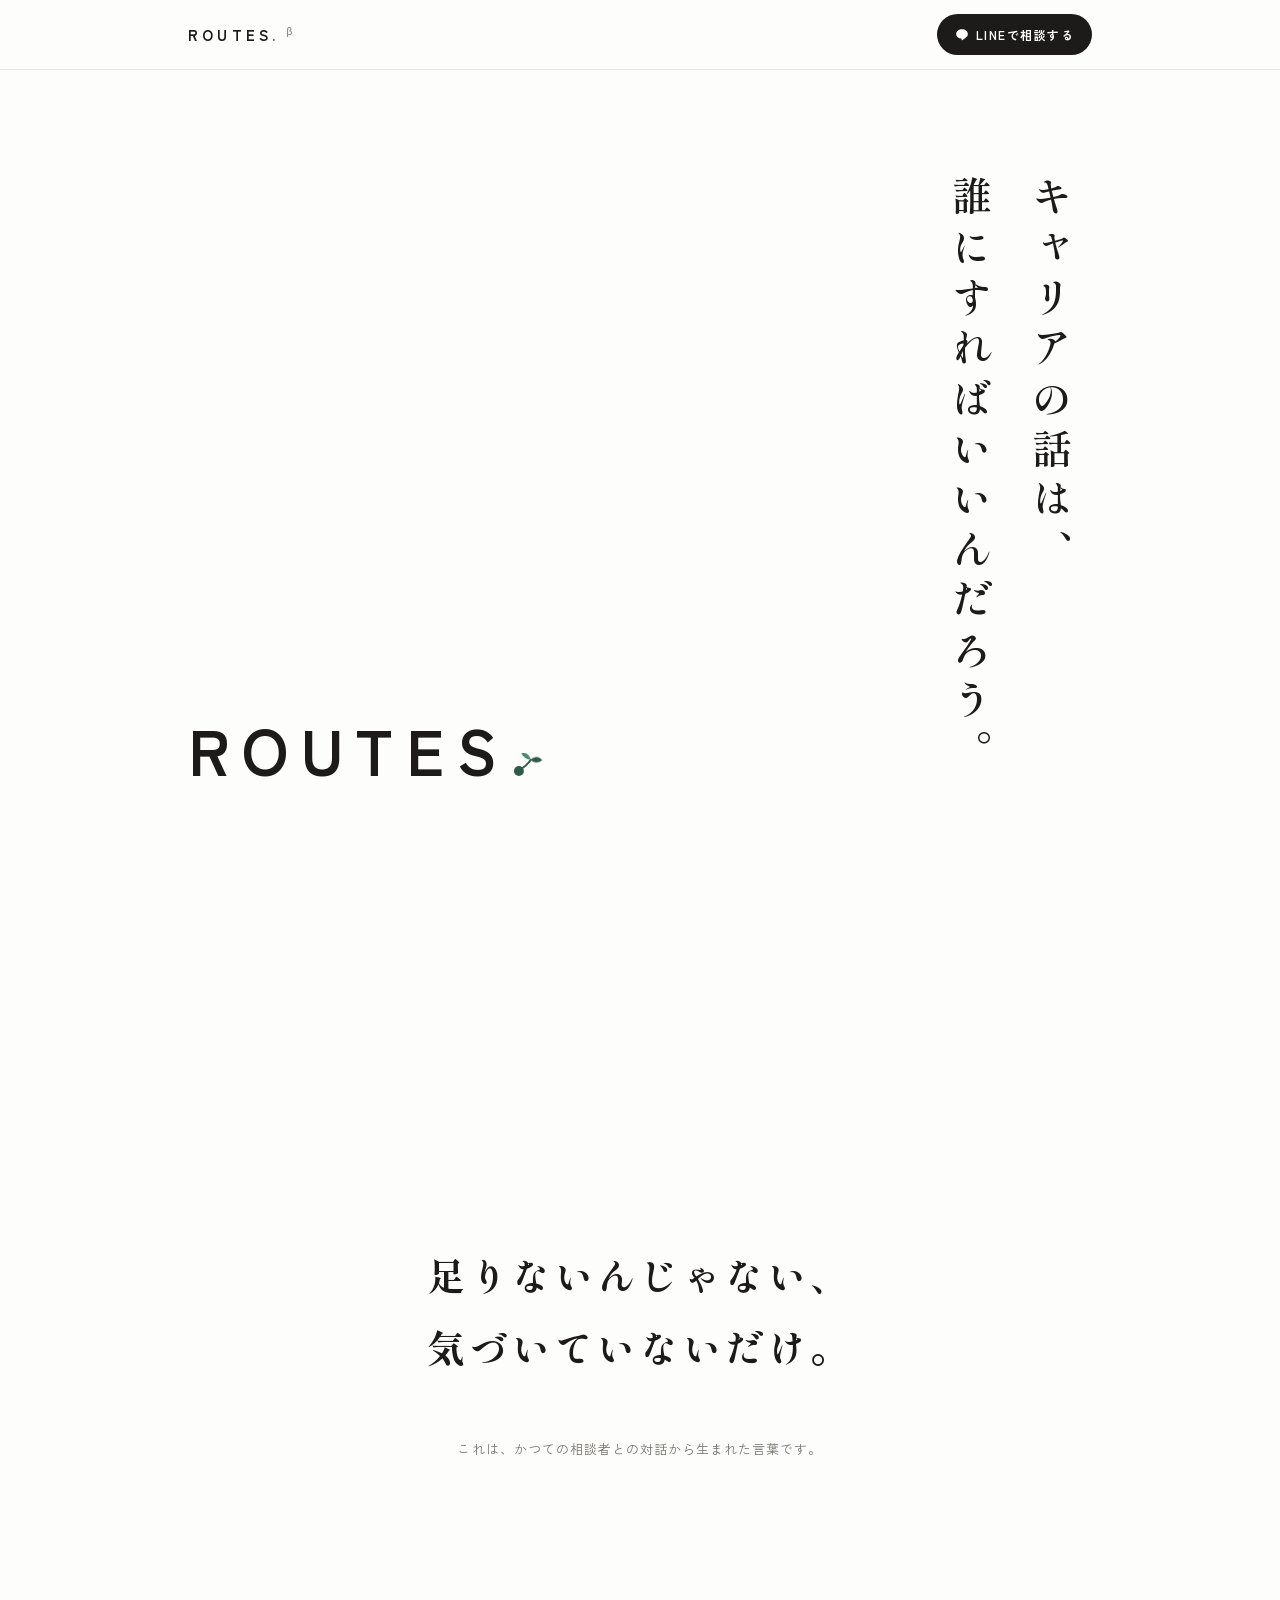
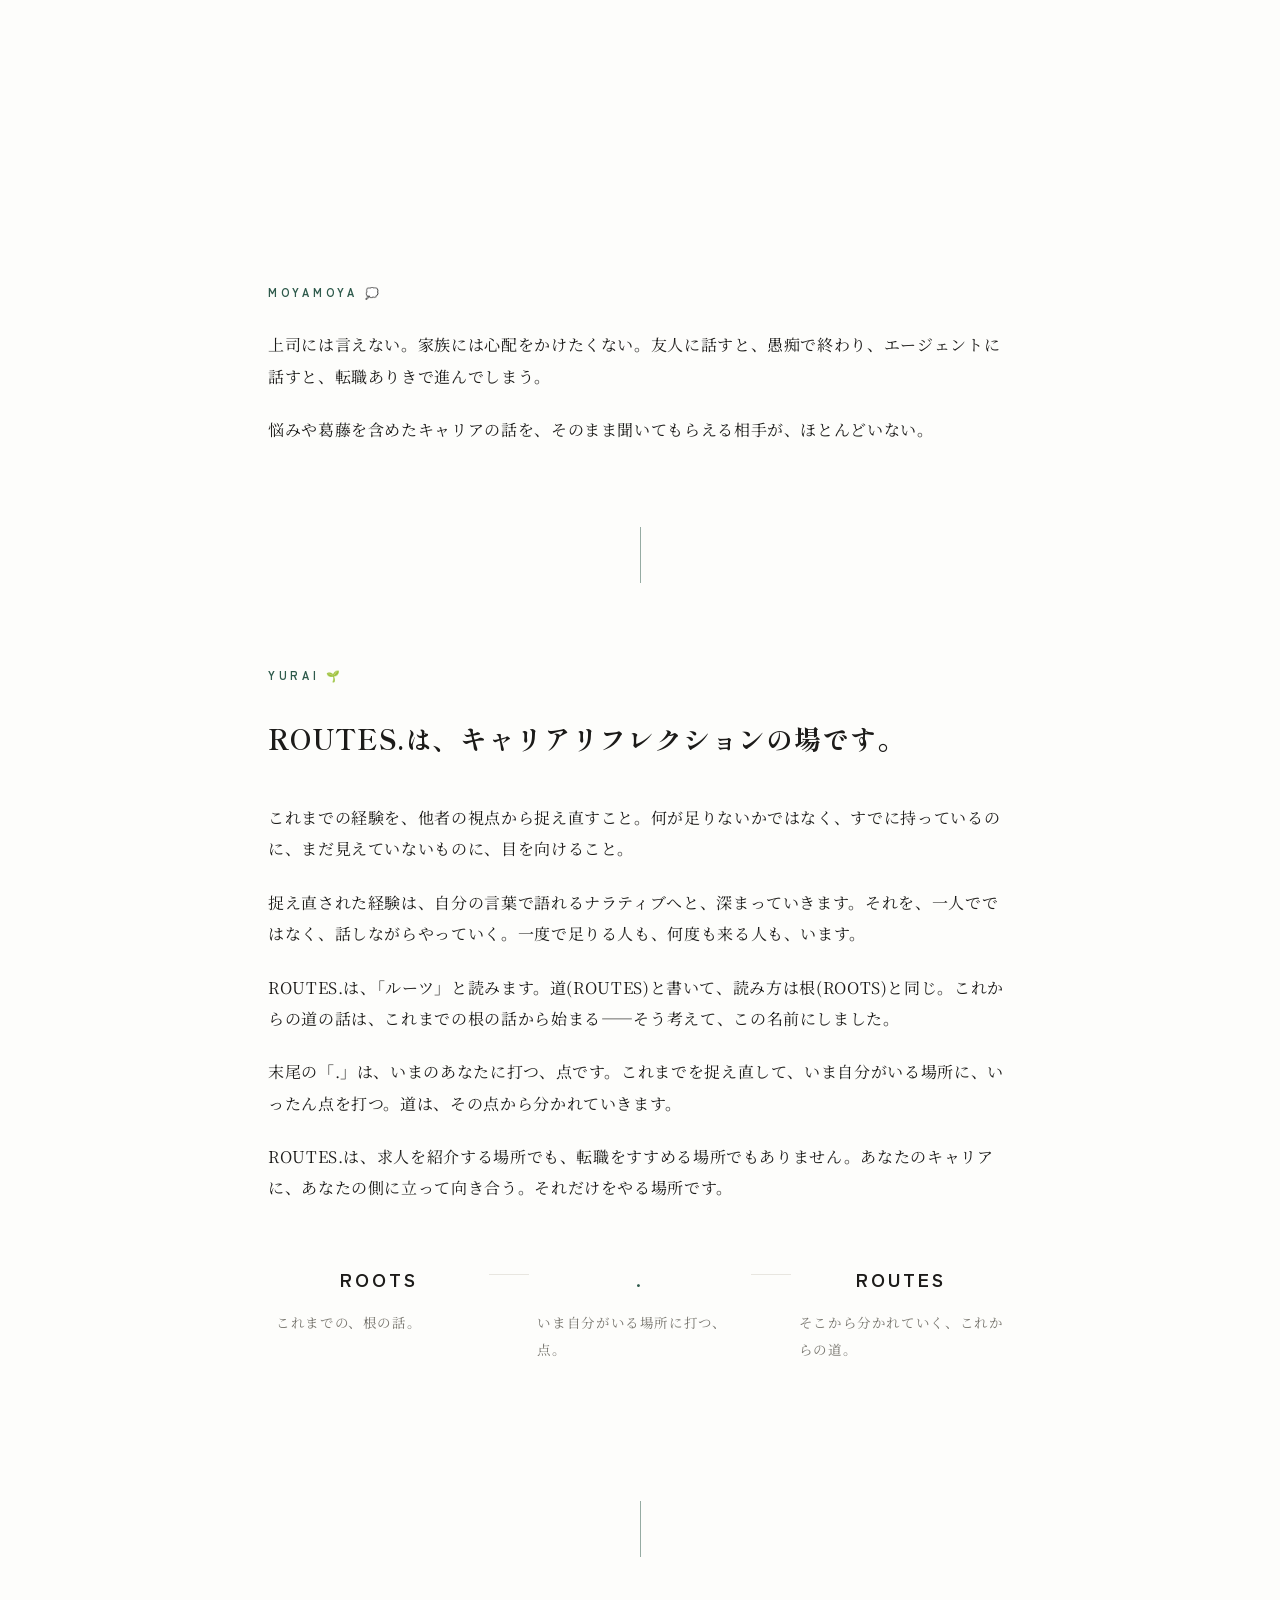
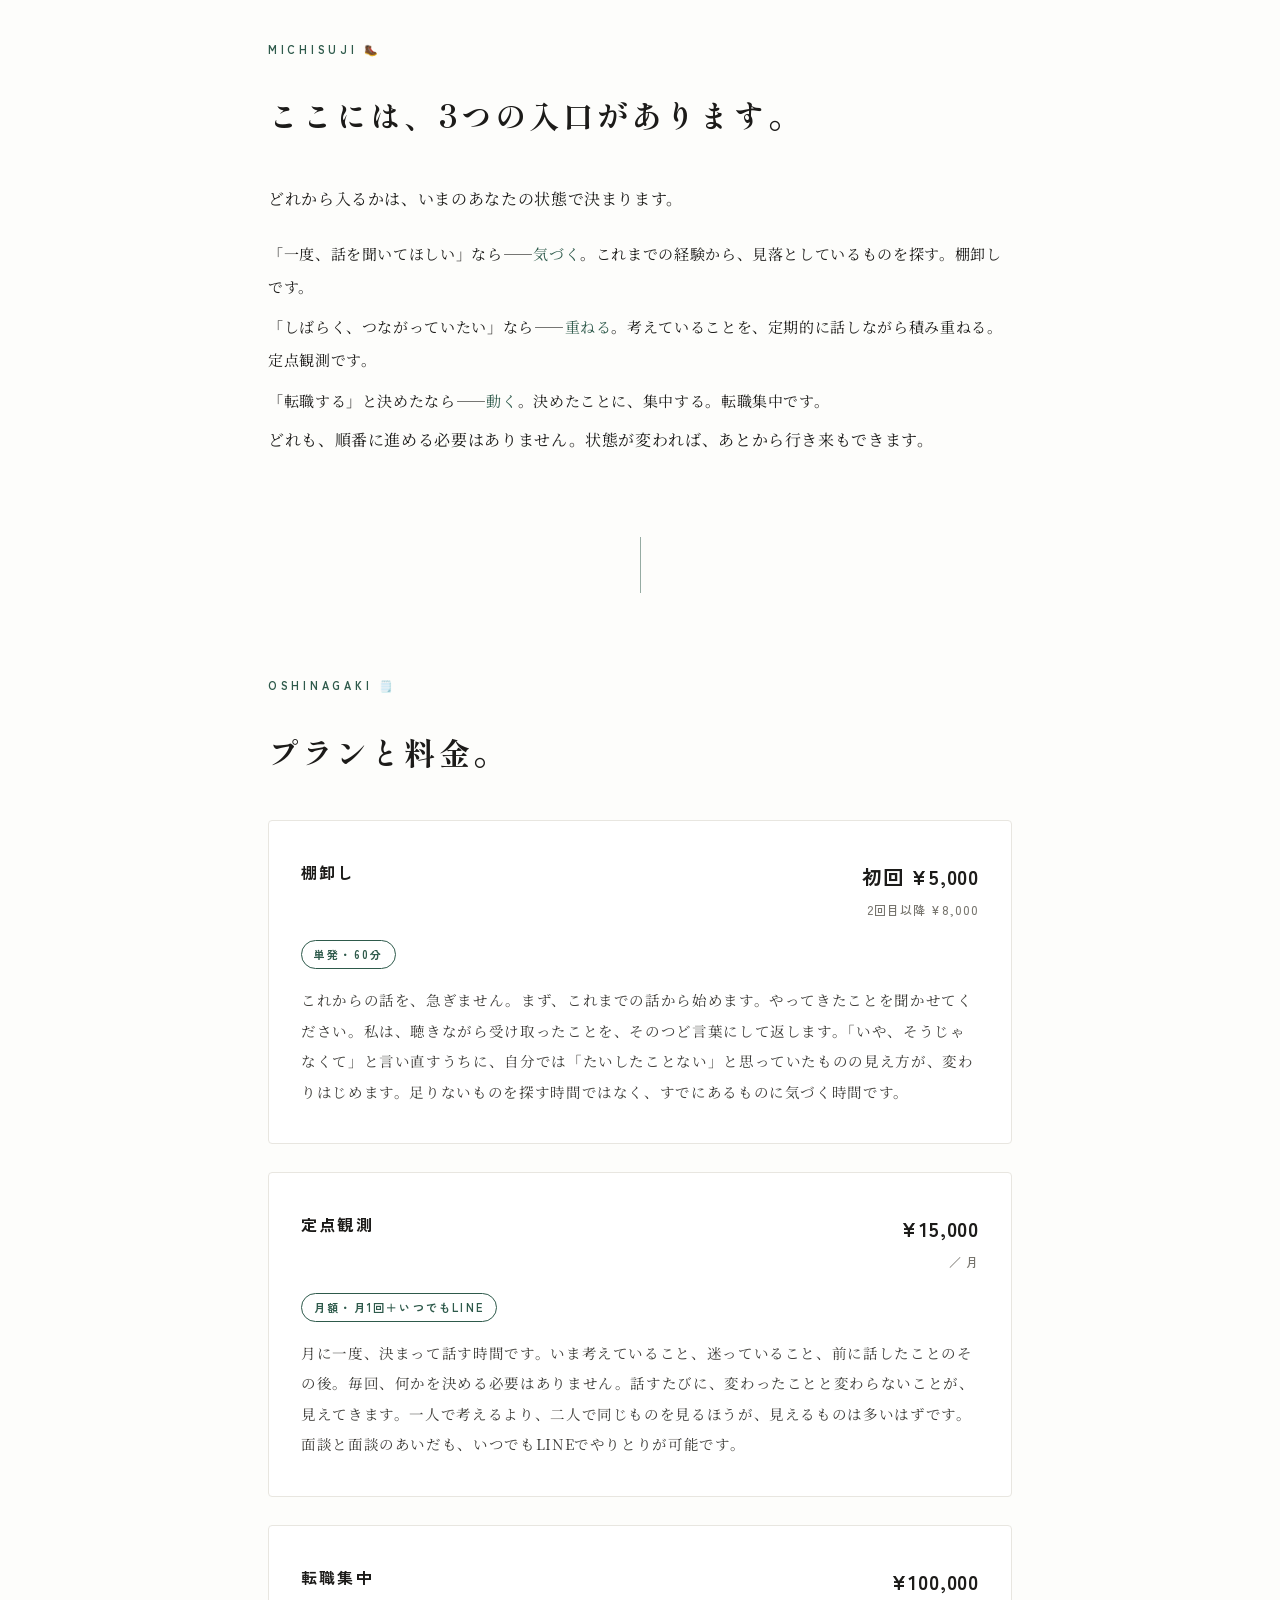
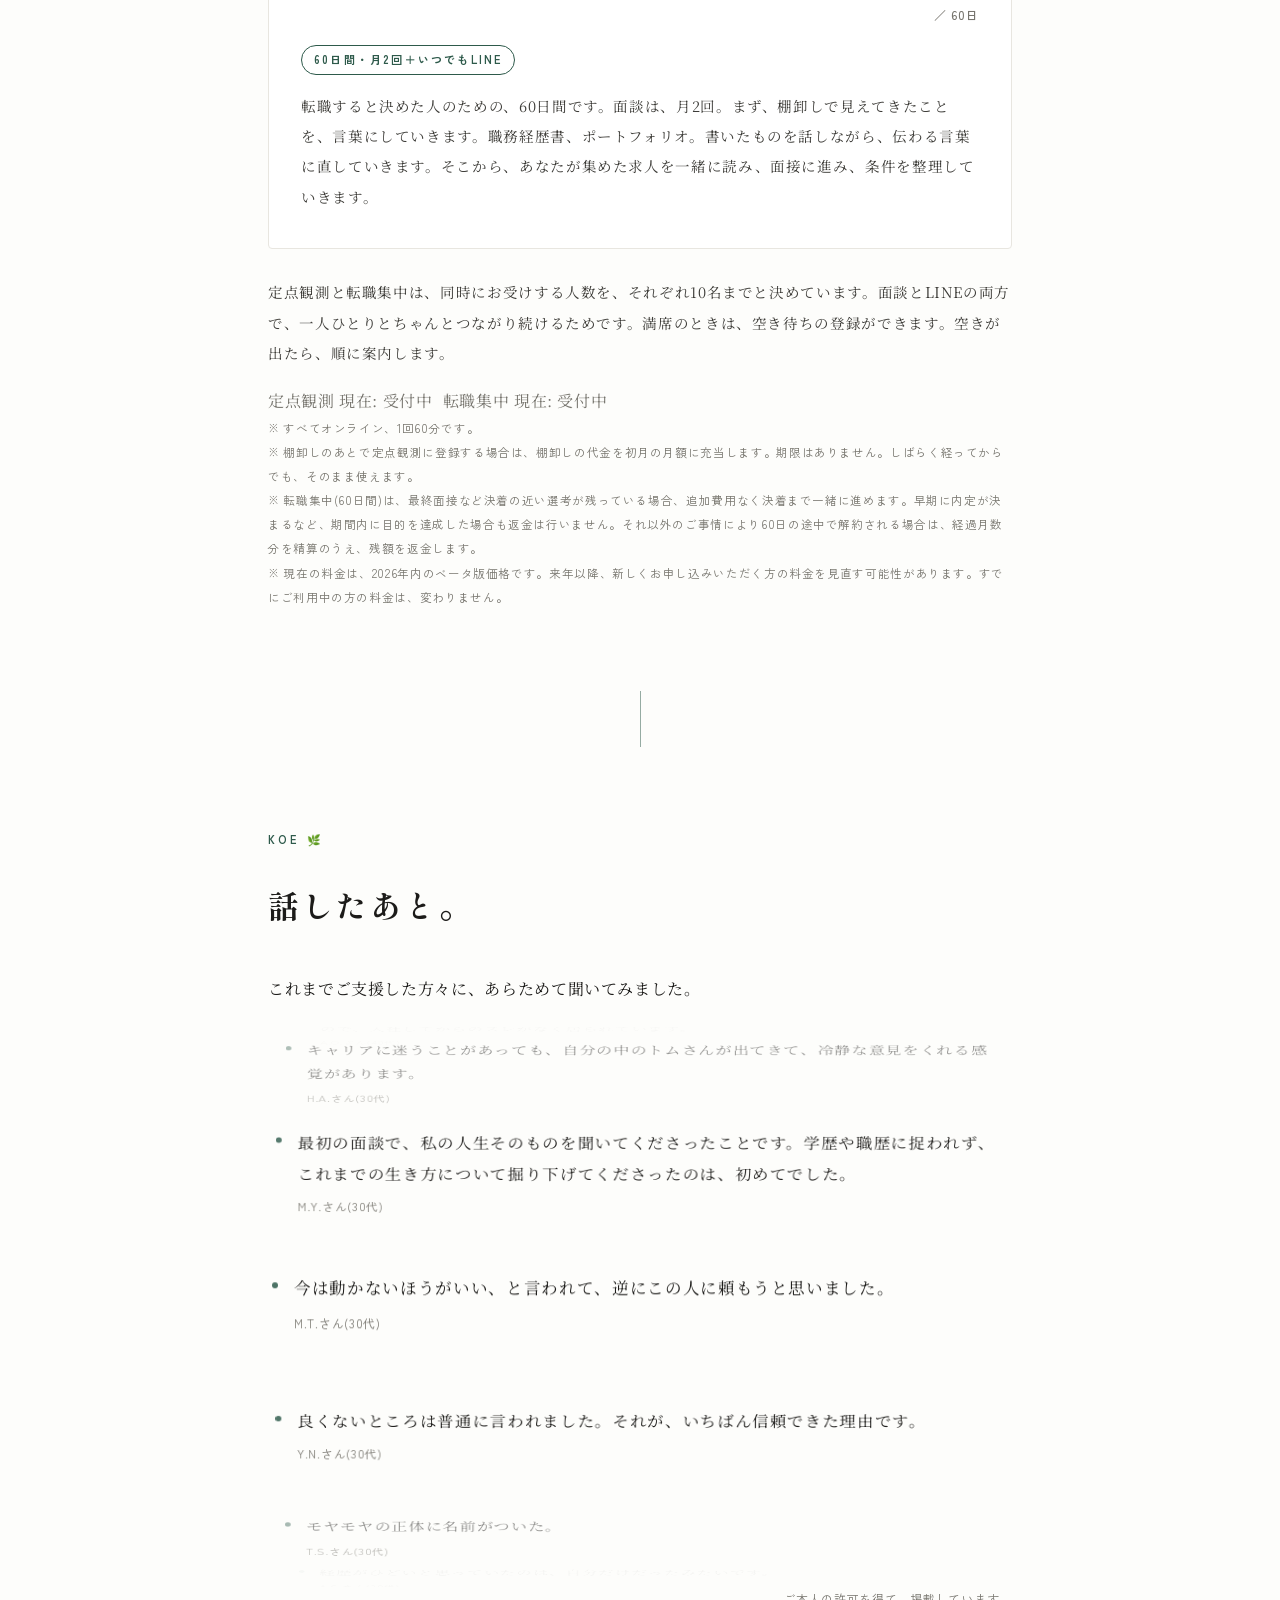
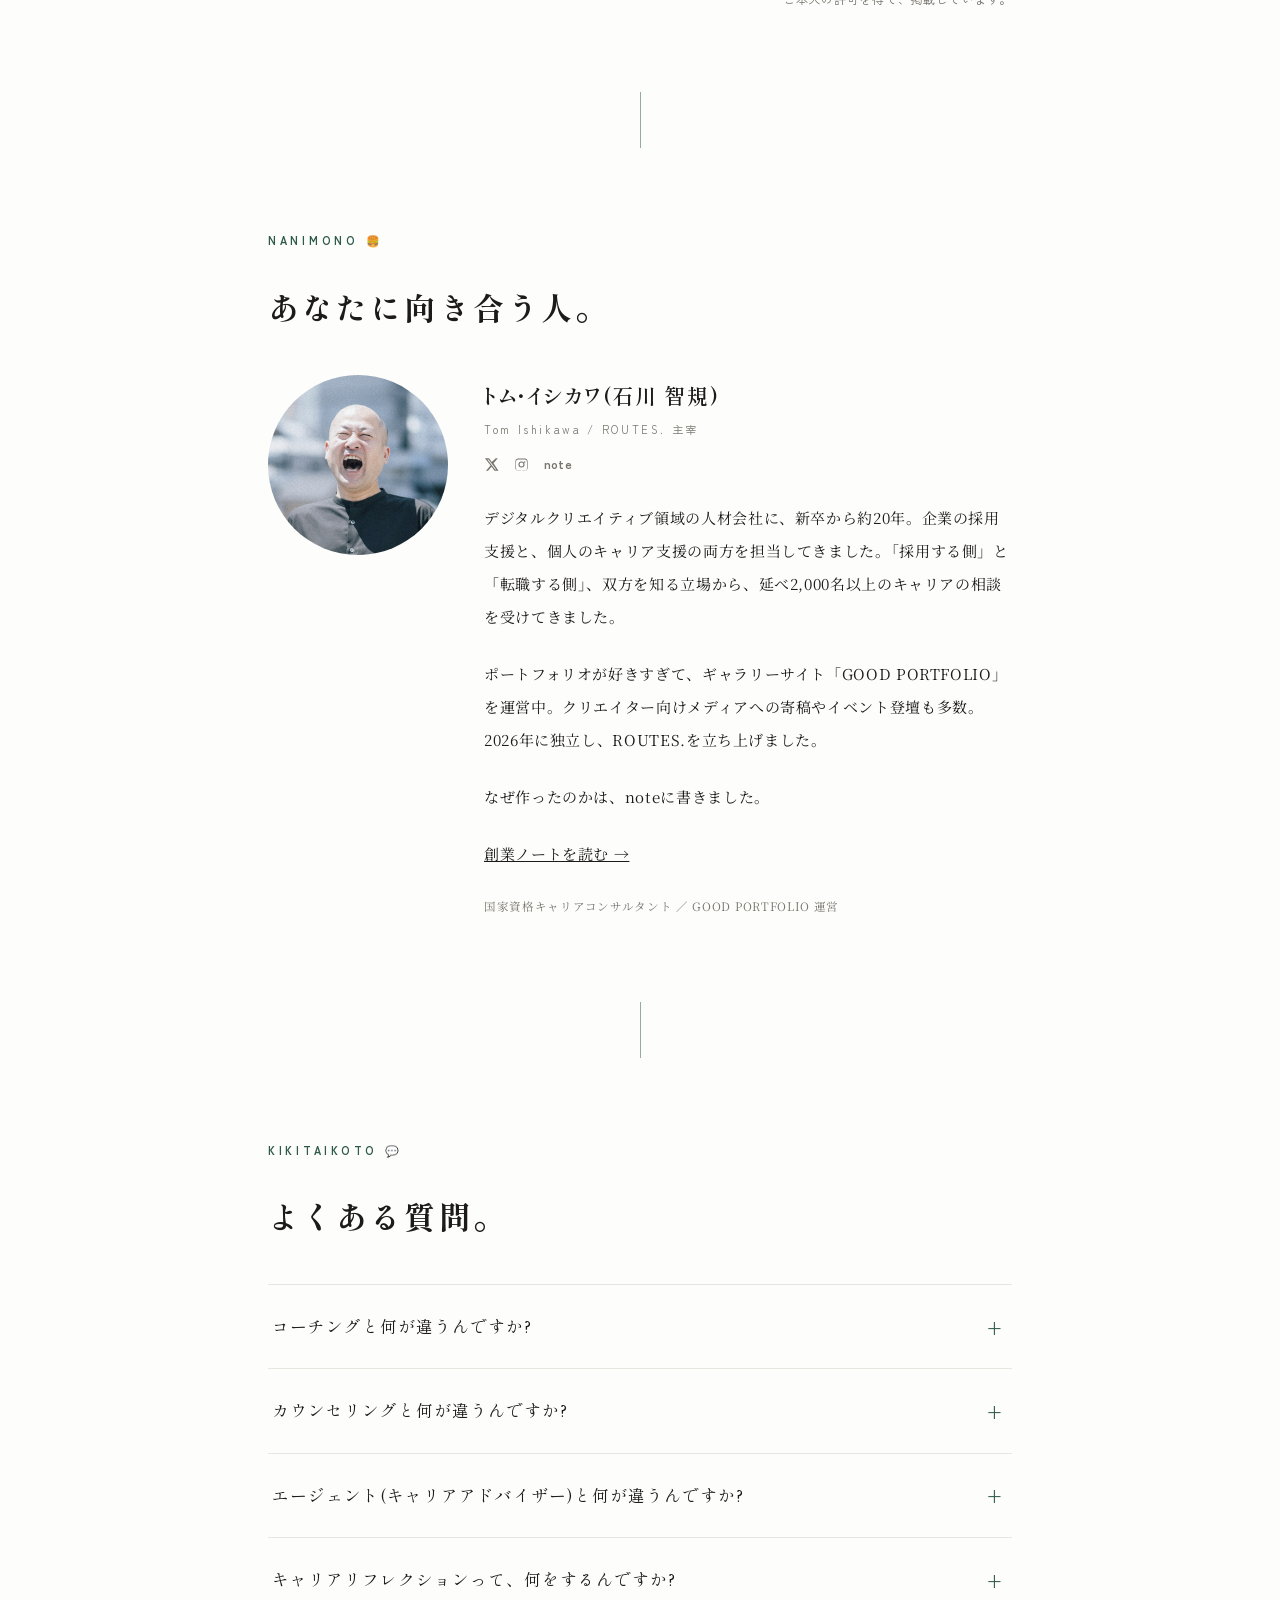
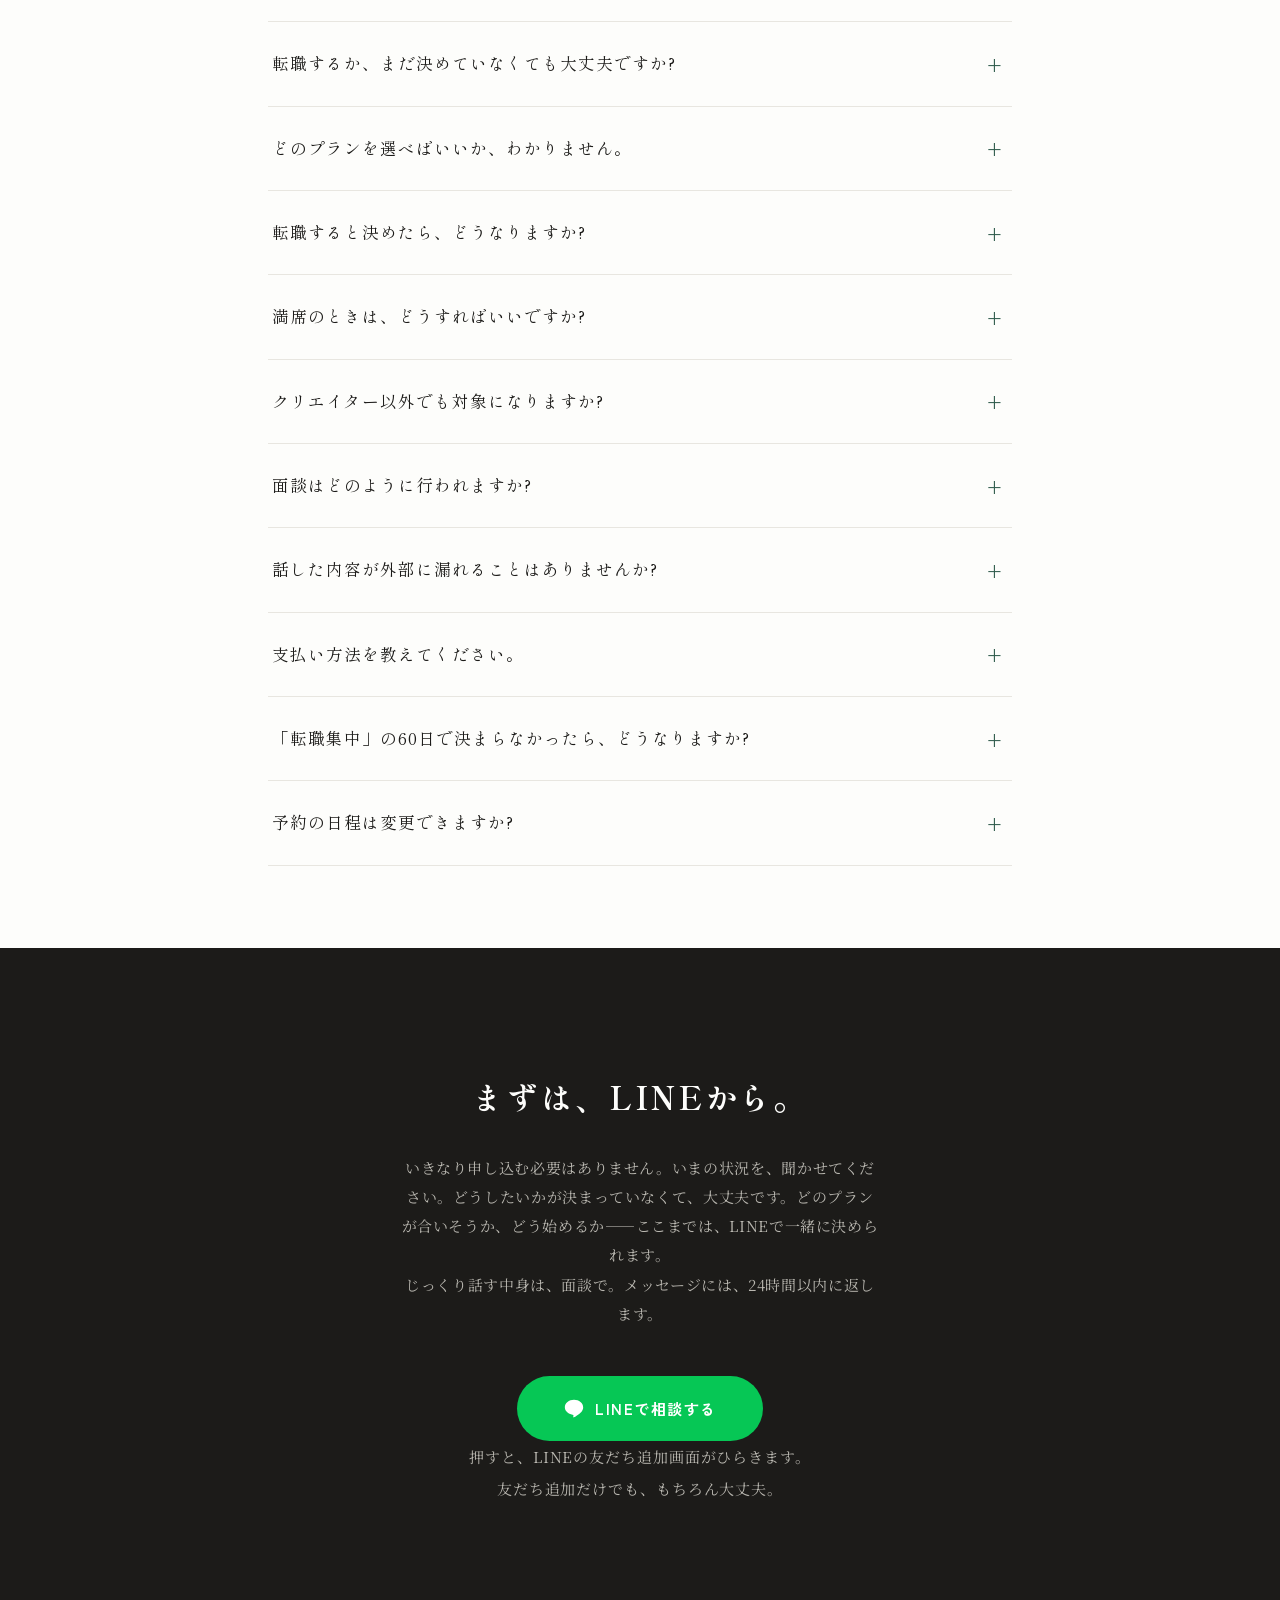
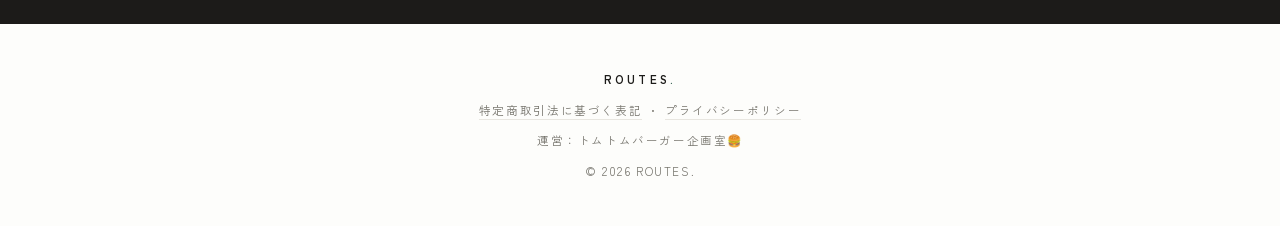
==== commit 437035ca: "Update index.html" ====
--- a/index.html
+++ b/index.html
@@ -639,7 +639,7 @@
 <footer>
   <p class="flogo">ROUTES<span class="dot">.</span></p>
   <p class="flinks"><a href="/tokushoho.html">特定商取引法に基づく表記</a> ・ <a href="/privacy.html">プライバシーポリシー</a></p>
-  <p>運営:トムトムバーガー企画室🍔</p>
+  <p>運営：トムトムバーガー企画室🍔</p>
   <p>&copy; 2026 ROUTES.</p>
 </footer>
 
--- a/routes-common.css
+++ b/routes-common.css
@@ -1,6 +1,19 @@
 /* ============================================
    ROUTES. 共通スタイル（全ページのヘッダー・フッター）
-   ここを直せば index / 404 / 特商法 / プラポリ すべてに反映されます
+   version 2.0 (2026-07-21) ※ index.html v2.0 と対応
+
+   変更概要:
+     - v2.0 (2026-07-21): デザイントークンに --serif-display / --serif-body を追加。
+       バージョンコメントを追加。適用範囲の注記を実態に合わせて修正。
+     - v1.x: 初期実装
+
+   【適用範囲の注意】
+   このファイルの :root が実際に効くのは、独自の :root を持たない
+   404 / 特商法 / プラポリ の各ページです。
+   index.html は自前の <style> 内で :root を再定義しており（後勝ち）、
+   ここを直しても index には反映されません。
+   色や書体を変える場合は index.html 側の :root も必ずセットで直してください。
+   なお header / footer のスタイルは全ページに反映されます。
 ============================================ */
 :root{
   --paper:#FDFDFB;
@@ -9,6 +22,8 @@
   --ash:#77756E;
   --rule:#E8E6E0;
   --line-green:#06C755;
+  --serif-display:"Shippori Mincho","Noto Serif JP",serif;
+  --serif-body:"Noto Serif JP",serif;
   --sans:"Zen Kaku Gothic New",sans-serif;
 }
 
